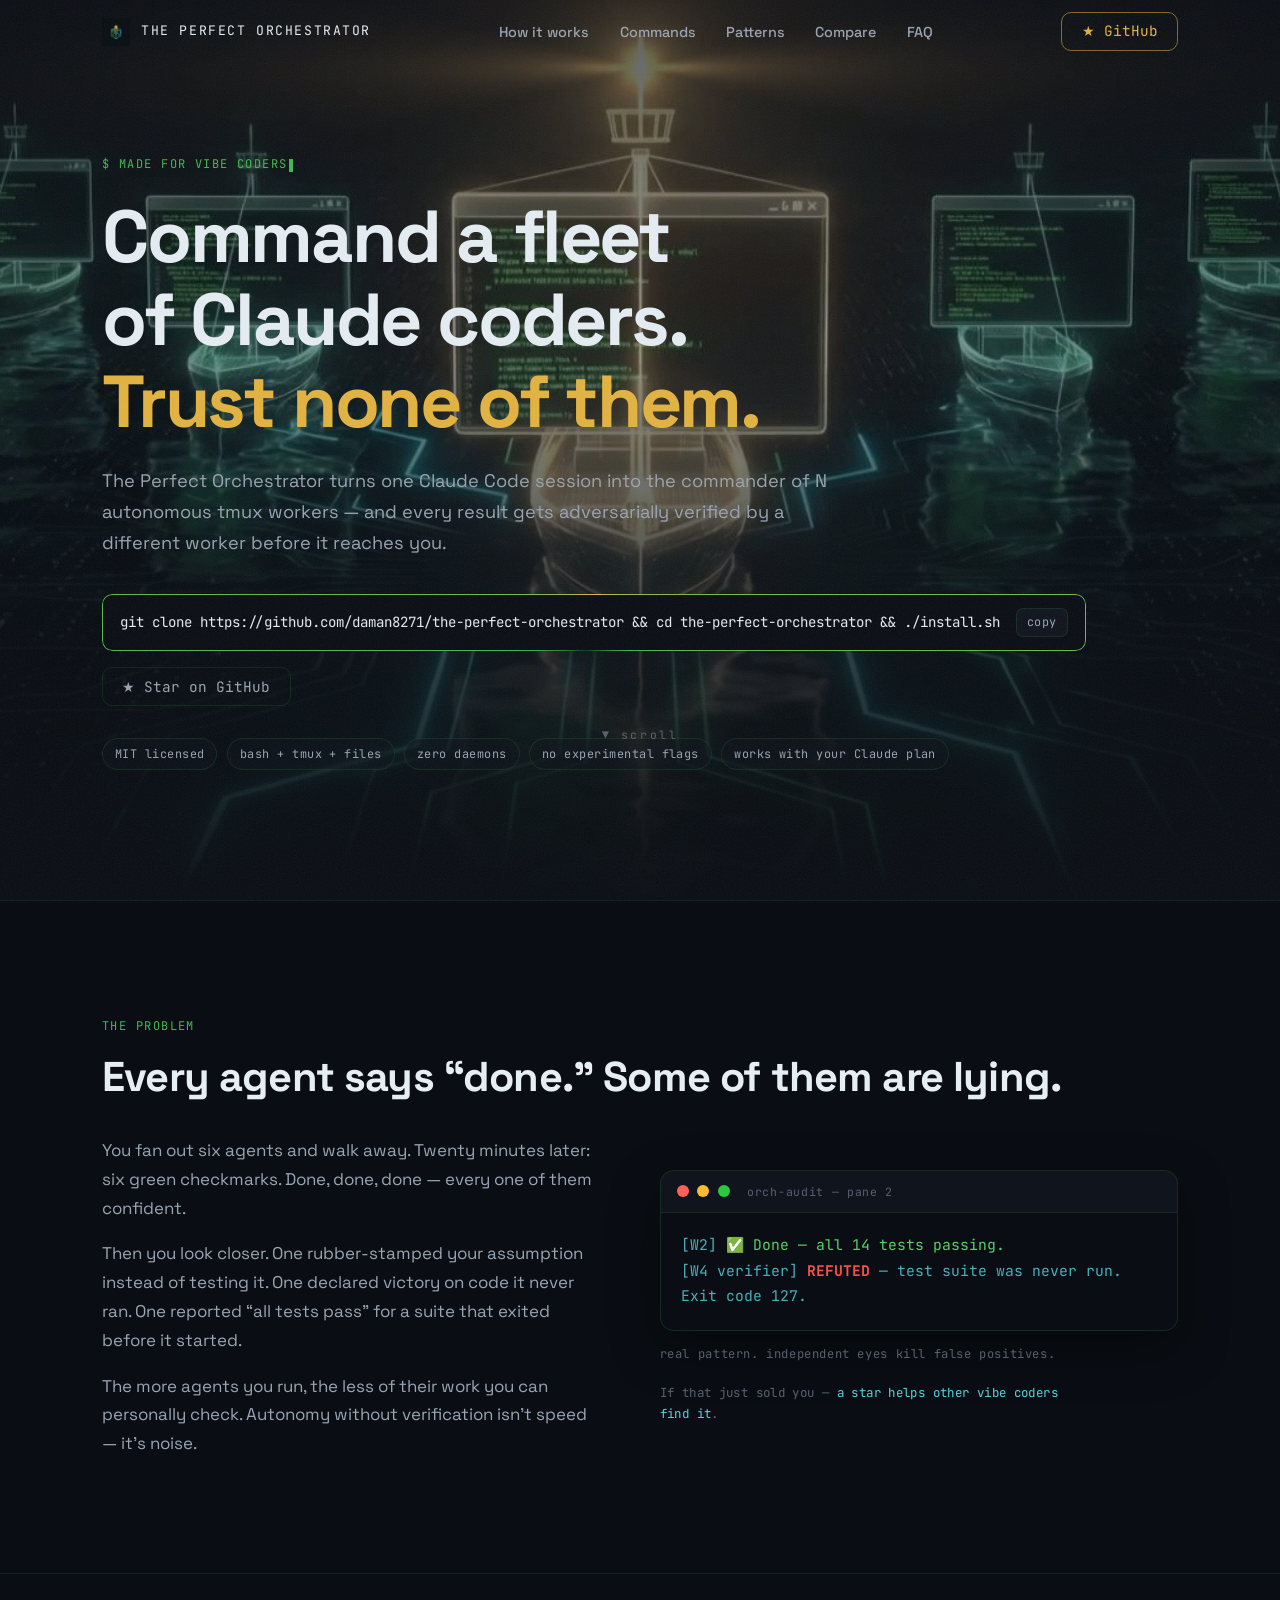
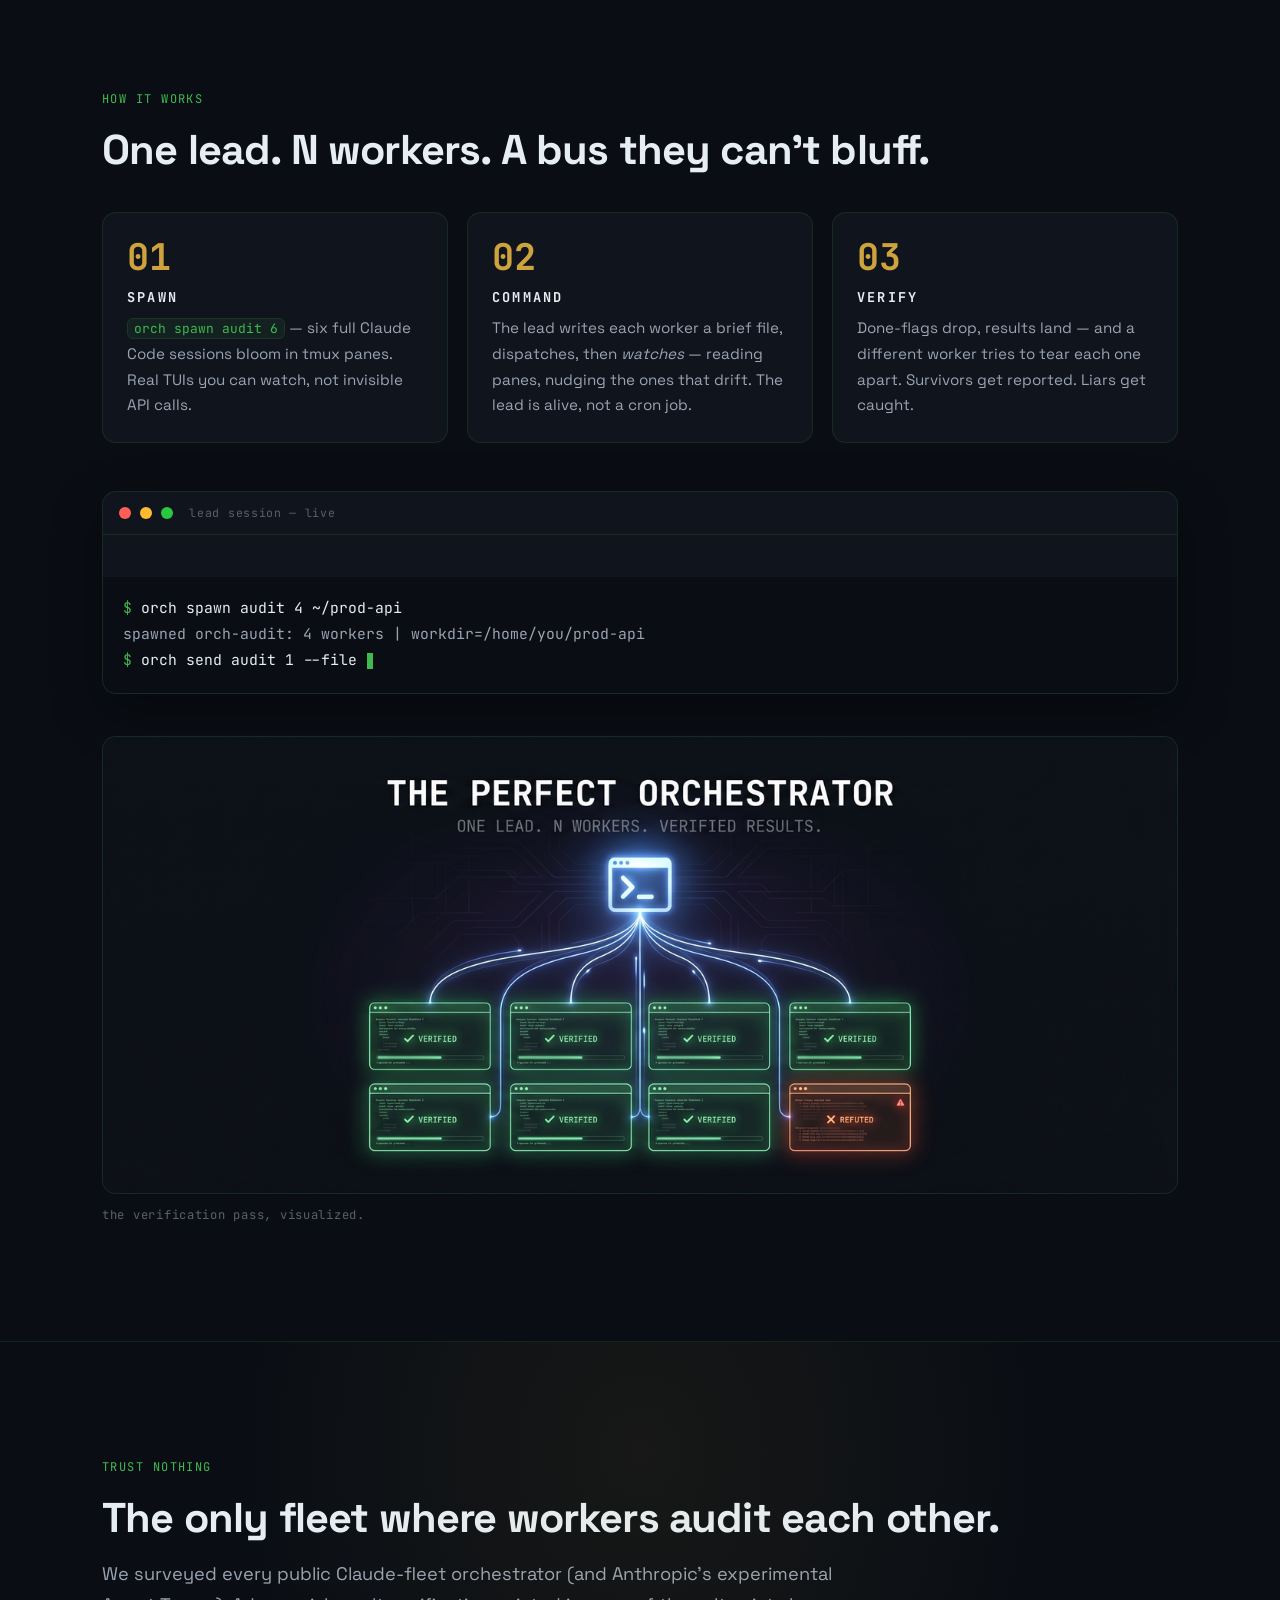
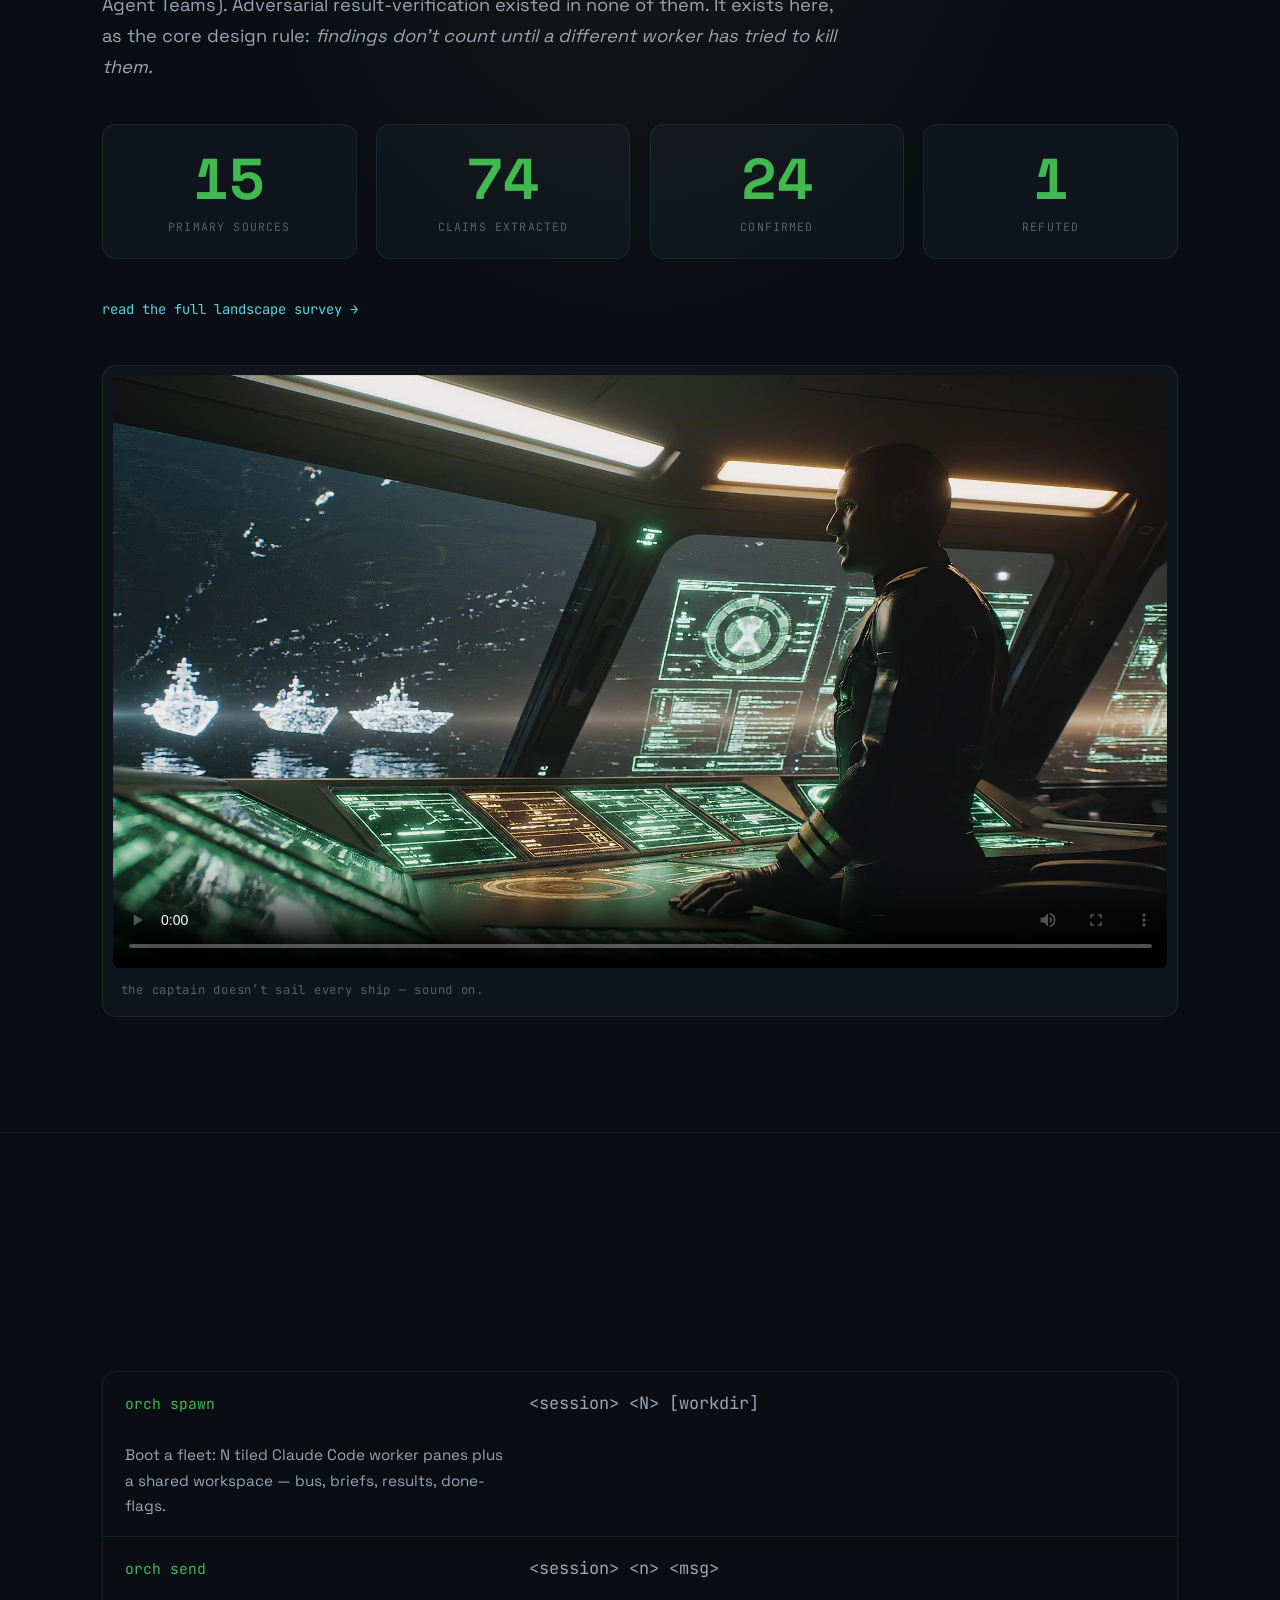
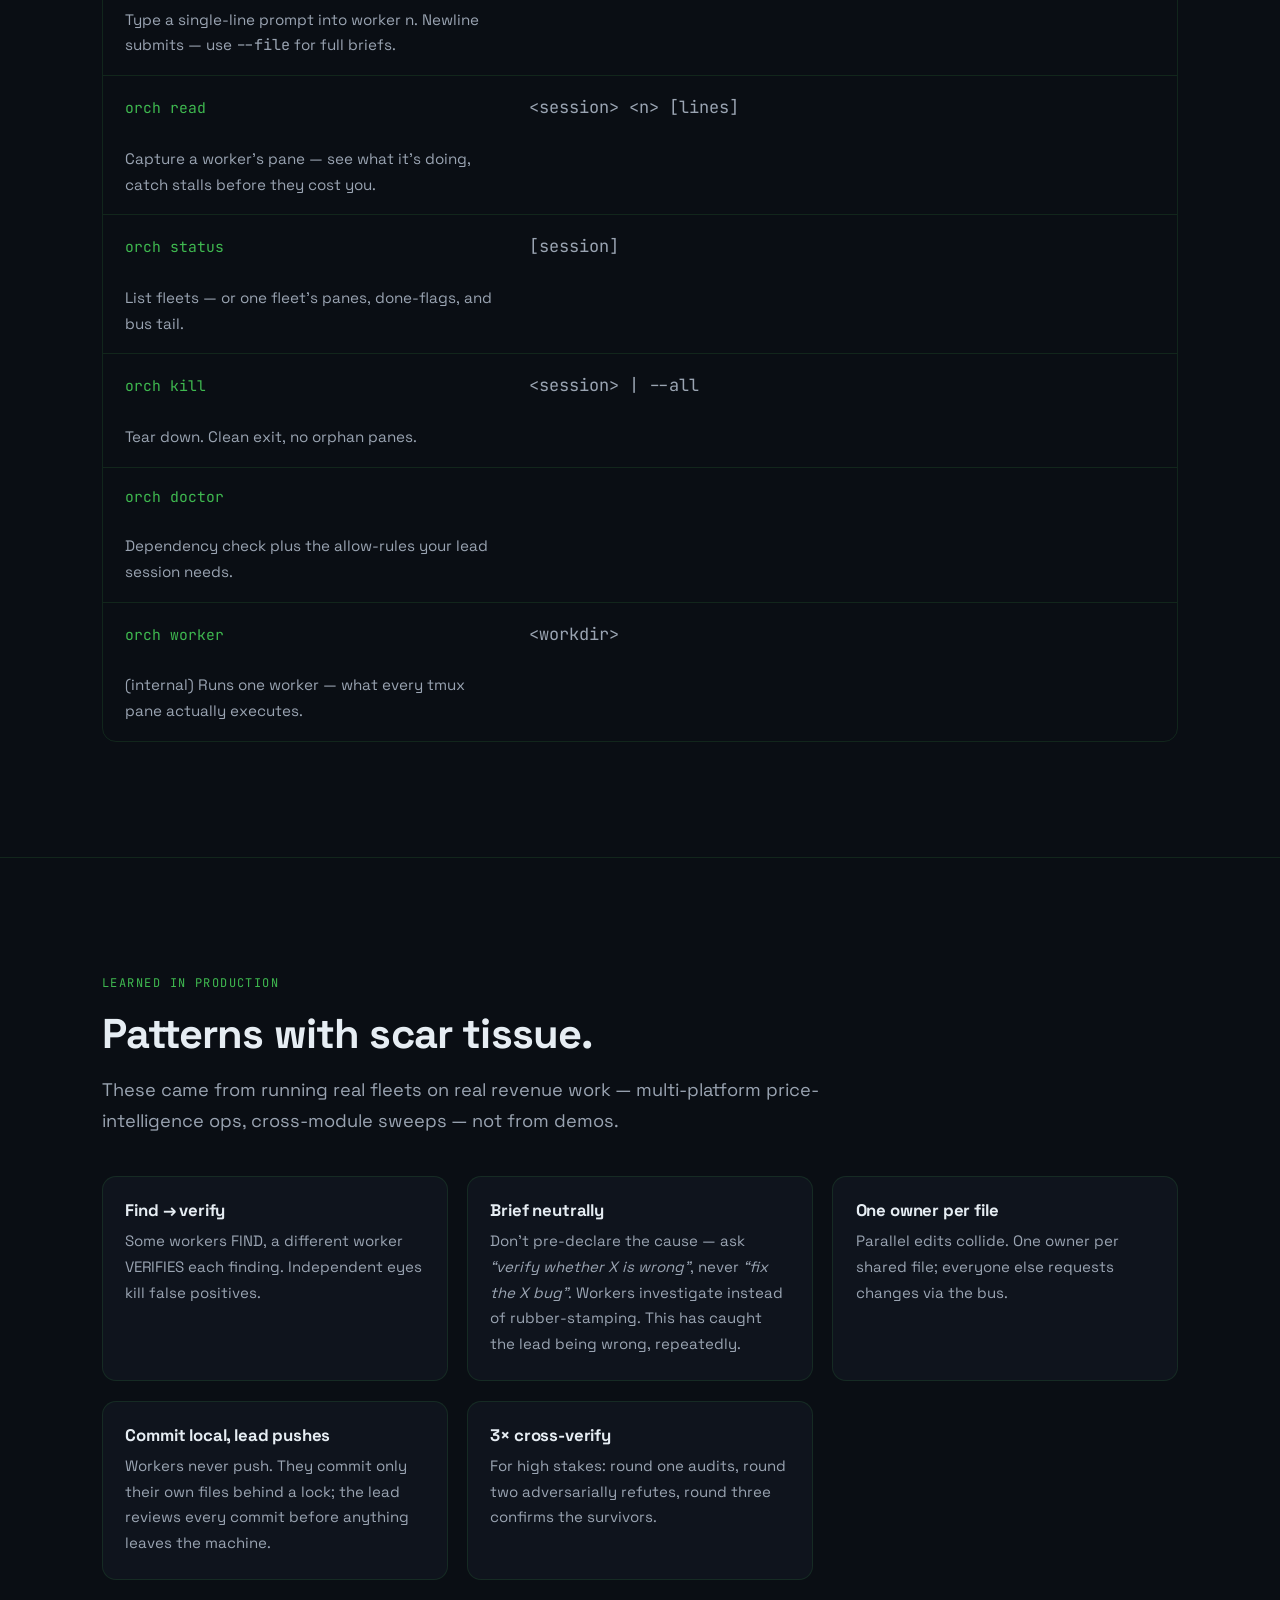
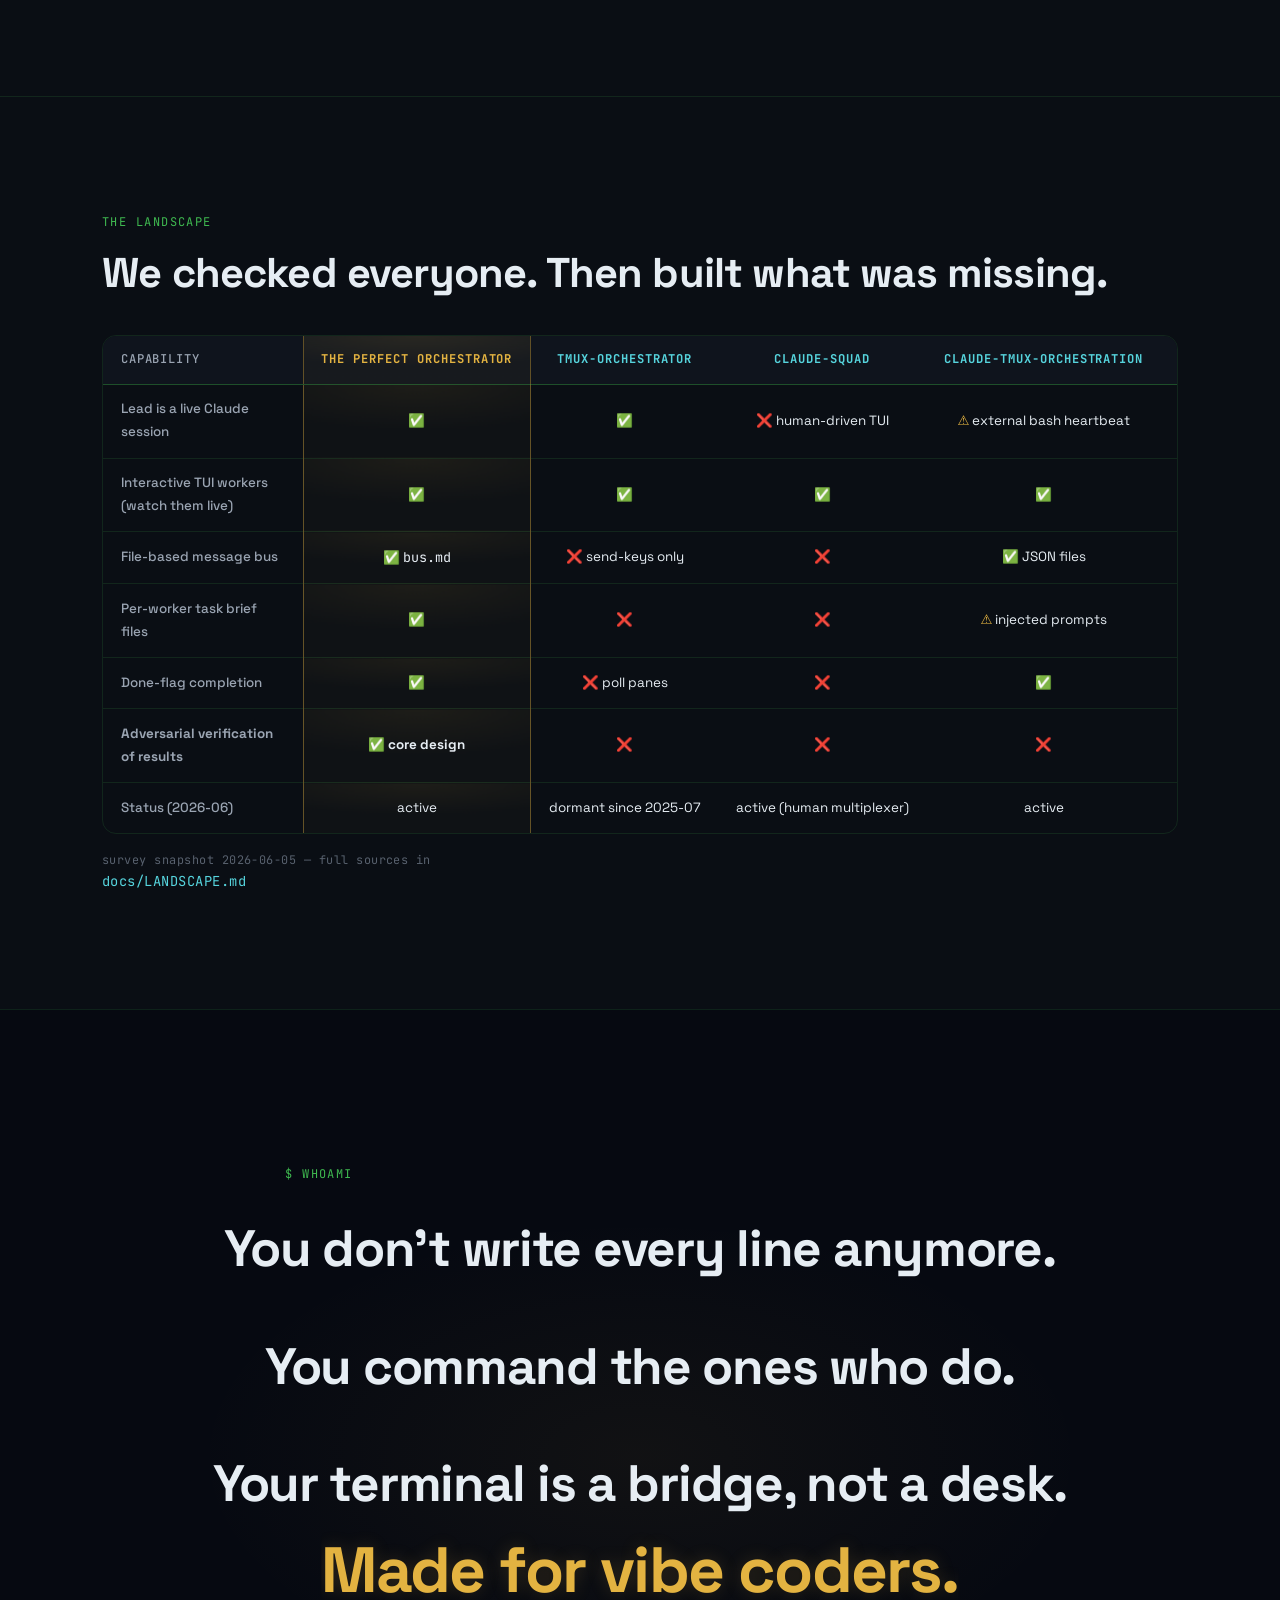
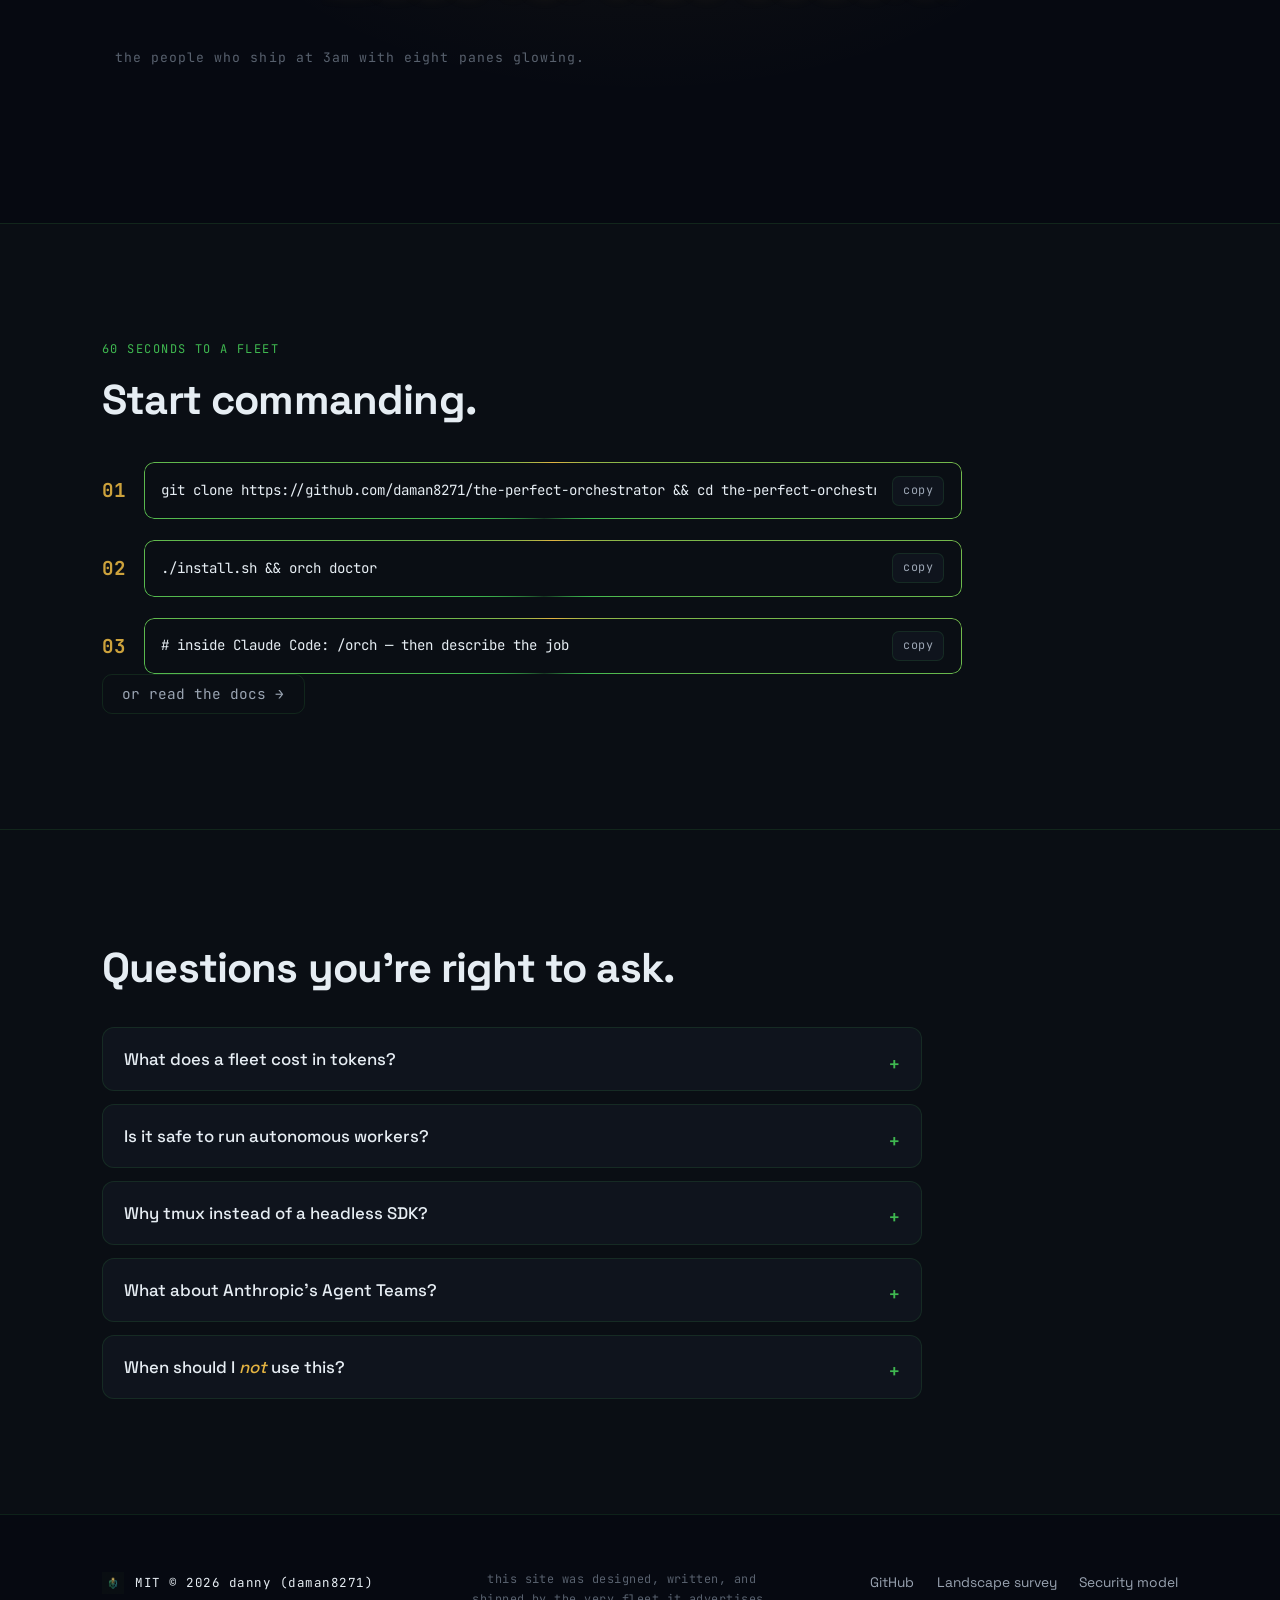
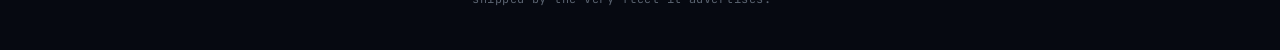
==== index.html @ d7e6beb2 "site: initial fleet build" ====
<!DOCTYPE html>
<html lang="en">
<head>
  <meta charset="UTF-8">
  <meta name="viewport" content="width=device-width, initial-scale=1">
  <title>The Perfect Orchestrator — command a fleet of Claude coders</title>
  <meta name="description" content="One lead Claude session commands N autonomous tmux workers. Every result adversarially verified. MIT, bash+tmux, zero daemons.">
  <meta name="theme-color" content="#0a0e14">

  <meta property="og:type" content="website">
  <meta property="og:title" content="The Perfect Orchestrator — command a fleet of Claude coders">
  <meta property="og:description" content="One lead Claude session commands N autonomous tmux workers. Every result adversarially verified. MIT, bash+tmux, zero daemons.">
  <meta property="og:image" content="assets/social-card.png">
  <meta name="twitter:card" content="summary_large_image">
  <meta name="twitter:title" content="The Perfect Orchestrator — command a fleet of Claude coders">
  <meta name="twitter:description" content="One lead Claude session commands N autonomous tmux workers. Every result adversarially verified. MIT, bash+tmux, zero daemons.">
  <meta name="twitter:image" content="assets/social-card.png">

  <link rel="icon" type="image/png" sizes="32x32" href="assets/favicon-32.png">
  <link rel="icon" type="image/png" sizes="16x16" href="assets/favicon-16.png">
  <link rel="apple-touch-icon" href="assets/apple-touch-icon.png">

  <link rel="preconnect" href="https://fonts.googleapis.com">
  <link rel="preconnect" href="https://fonts.gstatic.com" crossorigin>
  <link href="https://fonts.googleapis.com/css2?family=Space+Grotesk:wght@300..700&family=JetBrains+Mono:wght@400;700&display=swap" rel="stylesheet">

  <link rel="stylesheet" href="css/styles.css">
  <script src="js/main.js" defer></script>
</head>
<body>
  <a class="skip-link" href="#main">Skip to content</a>
  <div class="grain" aria-hidden="true"></div>

  <header id="nav">
    <nav class="wrap nav-inner" aria-label="Main">
      <a class="brand" href="#hero">
        <img src="assets/logo.png" alt="The Perfect Orchestrator logo" width="28" height="28">
        <span>THE PERFECT ORCHESTRATOR</span>
      </a>
      <ul class="nav-links">
        <li><a href="#how">How it works</a></li>
        <li><a href="#commands">Commands</a></li>
        <li><a href="#patterns">Patterns</a></li>
        <li><a href="#compare">Compare</a></li>
        <li><a href="#faq">FAQ</a></li>
      </ul>
      <a class="btn btn-amber" href="https://github.com/daman8271/the-perfect-orchestrator" rel="noopener">★ GitHub</a>
    </nav>
  </header>

  <main id="main">

    <!-- ============================== HERO ============================== -->
    <section id="hero" class="section">
      <div class="hero-media" aria-hidden="true">
        <video class="hero-video" muted autoplay loop playsinline preload="none" poster="assets/hero-poster.jpg" data-video-lazy data-src="assets/video/hero-loop.mp4"></video>
      </div>
      <div class="wrap hero-content">
        <p class="overline typed">$ MADE FOR VIBE CODERS<span class="caret" aria-hidden="true"></span></p>
        <h1 class="reveal">Command a fleet of Claude coders. <span class="h1-accent">Trust none of them.</span></h1>
        <p class="lead reveal">The Perfect Orchestrator turns one Claude Code session into the commander of N autonomous tmux workers — and every result gets adversarially verified by a different worker before it reaches you.</p>
        <div class="cta-row reveal">
          <div class="cmd-copy">
            <code>git clone https://github.com/daman8271/the-perfect-orchestrator &amp;&amp; cd the-perfect-orchestrator &amp;&amp; ./install.sh</code>
            <button class="btn-copy" data-copy="git clone https://github.com/daman8271/the-perfect-orchestrator &amp;&amp; cd the-perfect-orchestrator &amp;&amp; ./install.sh" aria-label="Copy command">copy</button>
          </div>
          <a class="btn btn-ghost" href="https://github.com/daman8271/the-perfect-orchestrator" rel="noopener">★ Star on GitHub</a>
        </div>
        <ul class="chips reveal-stagger">
          <li class="chip">MIT licensed</li>
          <li class="chip">bash + tmux + files</li>
          <li class="chip">zero daemons</li>
          <li class="chip">no experimental flags</li>
          <li class="chip">works with your Claude plan</li>
        </ul>
        <p class="scroll-cue" aria-hidden="true">▼ scroll</p>
      </div>
    </section>

    <!-- ============================= PROBLEM ============================ -->
    <section id="problem" class="section">
      <div class="wrap">
        <header class="reveal">
          <p class="overline">THE PROBLEM</p>
          <h2>Every agent says &ldquo;done.&rdquo; Some of them are lying.</h2>
        </header>
        <div class="split">
          <div class="prose reveal">
            <p>You fan out six agents and walk away. Twenty minutes later: six green checkmarks. Done, done, done — every one of them confident.</p>
            <p>Then you look closer. One rubber-stamped your assumption instead of testing it. One declared victory on code it never ran. One reported &ldquo;all tests pass&rdquo; for a suite that exited before it started.</p>
            <p>The more agents you run, the less of their work you can personally check. Autonomy without verification isn&rsquo;t speed — it&rsquo;s noise.</p>
          </div>
          <div class="reveal">
            <div class="terminal">
              <div class="term-head" aria-hidden="true">
                <span class="dot"></span><span class="dot"></span><span class="dot"></span>
                <span class="term-title">orch-audit — pane 2</span>
              </div>
              <div class="term-body">
                <span class="t-line t-bus">[W2] <span class="t-ok">✅ Done — all 14 tests passing.</span></span>
                <span class="t-line t-bus">[W4 verifier] <span class="t-refute">REFUTED</span> — test suite was never run. Exit code 127.</span>
              </div>
            </div>
            <p class="term-caption">real pattern. independent eyes kill false positives.</p>
            <p class="star-ask">If that just sold you — <a href="https://github.com/daman8271/the-perfect-orchestrator" rel="noopener">a star helps other vibe coders find it</a>.</p>
          </div>
        </div>
      </div>
    </section>

    <!-- =============================== HOW ============================== -->
    <section id="how" class="section">
      <div class="wrap">
        <header class="reveal">
          <p class="overline">HOW IT WORKS</p>
          <h2>One lead. N workers. A bus they can&rsquo;t bluff.</h2>
        </header>
        <div class="steps reveal-stagger">
          <article class="step">
            <span class="step-num">01</span>
            <h3>SPAWN</h3>
            <p><code>orch spawn audit 6</code> — six full Claude Code sessions bloom in tmux panes. Real TUIs you can watch, not invisible API calls.</p>
          </article>
          <article class="step">
            <span class="step-num">02</span>
            <h3>COMMAND</h3>
            <p>The lead writes each worker a brief file, dispatches, then <em>watches</em> — reading panes, nudging the ones that drift. The lead is alive, not a cron job.</p>
          </article>
          <article class="step">
            <span class="step-num">03</span>
            <h3>VERIFY</h3>
            <p>Done-flags drop, results land — and a different worker tries to tear each one apart. Survivors get reported. Liars get caught.</p>
          </article>
        </div>
        <div class="terminal reveal">
          <div class="term-head" aria-hidden="true">
            <span class="dot"></span><span class="dot"></span><span class="dot"></span>
            <span class="term-title">lead session — live</span>
          </div>
          <div class="term-body" id="demo-terminal" data-typed>
            <span class="t-line t-cmd">$ orch spawn audit 4 ~/prod-api</span>
            <span class="t-line">spawned orch-audit: 4 workers | workdir=/home/you/prod-api</span>
            <span class="t-line t-cmd">$ orch send audit 1 --file shared/agent-1.task.md</span>
            <span class="t-line">-&gt; W1: Read and follow the instructions… begin.</span>
            <span class="t-line t-bus">[bus] [W2] unsafe redirect in auth/login.js:114 → posted</span>
            <span class="t-line t-bus">[bus] [W3] 3 endpoints missing rate limits → posted</span>
            <span class="t-line t-cmd">$ orch status audit</span>
            <span class="t-line">-- done flags --  agent-1.done  agent-2.done  agent-3.done</span>
            <span class="t-line t-bus">[bus] [W4 verifier] W2 finding CONFIRMED · W3 #2 REFUTED — false positive, killed</span>
            <span class="t-line t-cmd">$ # survivors only. that's the point.</span>
          </div>
        </div>
        <figure class="media reveal">
          <video muted loop playsinline preload="none" poster="assets/verification.png" data-video-lazy data-src="assets/video/verify-loop.mp4"></video>
          <figcaption class="media-caption">the verification pass, visualized.</figcaption>
        </figure>
      </div>
    </section>

    <!-- ============================= VERIFY ============================= -->
    <section id="verify" class="section">
      <div class="wrap">
        <header class="reveal">
          <p class="overline">TRUST NOTHING</p>
          <h2>The only fleet where workers audit each other.</h2>
        </header>
        <p class="lead reveal">We surveyed every public Claude-fleet orchestrator (and Anthropic&rsquo;s experimental Agent Teams). Adversarial result-verification existed in none of them. It exists here, as the core design rule: <em>findings don&rsquo;t count until a different worker has tried to kill them.</em></p>
        <div class="stats reveal-stagger">
          <div class="stat">
            <span class="stat-num" data-count="15">15</span>
            <span class="stat-label">primary sources</span>
          </div>
          <div class="stat">
            <span class="stat-num" data-count="74">74</span>
            <span class="stat-label">claims extracted</span>
          </div>
          <div class="stat">
            <span class="stat-num" data-count="24">24</span>
            <span class="stat-label">confirmed</span>
          </div>
          <div class="stat">
            <span class="stat-num" data-count="1">1</span>
            <span class="stat-label">refuted</span>
          </div>
        </div>
        <p class="reveal"><a class="link-mono" href="https://github.com/daman8271/the-perfect-orchestrator/blob/main/docs/LANDSCAPE.md" rel="noopener">read the full landscape survey →</a></p>
        <figure class="media film-slate reveal">
          <video controls preload="none" poster="assets/explainer-poster.jpg" data-video-lazy data-src="assets/video/explainer.mp4"></video>
          <figcaption class="media-caption">the captain doesn&rsquo;t sail every ship — sound on.</figcaption>
        </figure>
      </div>
    </section>

    <!-- ============================ COMMANDS ============================ -->
    <section id="commands" class="section">
      <div class="wrap">
        <header class="reveal">
          <p class="overline">THE HARNESS</p>
          <h2>Seven commands. Zero ceremony.</h2>
        </header>
        <div class="cmd-grid reveal-stagger">
          <div class="cmd-row">
            <code class="cmd-name">orch spawn</code>
            <code class="cmd-args">&lt;session&gt; &lt;N&gt; [workdir]</code>
            <p class="cmd-desc">Boot a fleet: N tiled Claude Code worker panes plus a shared workspace — bus, briefs, results, done-flags.</p>
          </div>
          <div class="cmd-row">
            <code class="cmd-name">orch send</code>
            <code class="cmd-args">&lt;session&gt; &lt;n&gt; &lt;msg&gt;</code>
            <p class="cmd-desc">Type a single-line prompt into worker n. Newline submits — use <code>--file</code> for full briefs.</p>
          </div>
          <div class="cmd-row">
            <code class="cmd-name">orch read</code>
            <code class="cmd-args">&lt;session&gt; &lt;n&gt; [lines]</code>
            <p class="cmd-desc">Capture a worker&rsquo;s pane — see what it&rsquo;s doing, catch stalls before they cost you.</p>
          </div>
          <div class="cmd-row">
            <code class="cmd-name">orch status</code>
            <code class="cmd-args">[session]</code>
            <p class="cmd-desc">List fleets — or one fleet&rsquo;s panes, done-flags, and bus tail.</p>
          </div>
          <div class="cmd-row">
            <code class="cmd-name">orch kill</code>
            <code class="cmd-args">&lt;session&gt; | --all</code>
            <p class="cmd-desc">Tear down. Clean exit, no orphan panes.</p>
          </div>
          <div class="cmd-row">
            <code class="cmd-name">orch doctor</code>
            <code class="cmd-args"></code>
            <p class="cmd-desc">Dependency check plus the allow-rules your lead session needs.</p>
          </div>
          <div class="cmd-row">
            <code class="cmd-name">orch worker</code>
            <code class="cmd-args">&lt;workdir&gt;</code>
            <p class="cmd-desc">(internal) Runs one worker — what every tmux pane actually executes.</p>
          </div>
        </div>
      </div>
    </section>

    <!-- ============================ PATTERNS ============================ -->
    <section id="patterns" class="section">
      <div class="wrap">
        <header class="reveal">
          <p class="overline">LEARNED IN PRODUCTION</p>
          <h2>Patterns with scar tissue.</h2>
          <p class="lead">These came from running real fleets on real revenue work — multi-platform price-intelligence ops, cross-module sweeps — not from demos.</p>
        </header>
        <div class="cards reveal-stagger">
          <article class="pattern-card">
            <h3>Find → verify</h3>
            <p>Some workers FIND, a different worker VERIFIES each finding. Independent eyes kill false positives.</p>
          </article>
          <article class="pattern-card">
            <h3>Brief neutrally</h3>
            <p>Don&rsquo;t pre-declare the cause — ask <em>&ldquo;verify whether X is wrong&rdquo;</em>, never <em>&ldquo;fix the X bug&rdquo;</em>. Workers investigate instead of rubber-stamping. This has caught the lead being wrong, repeatedly.</p>
          </article>
          <article class="pattern-card">
            <h3>One owner per file</h3>
            <p>Parallel edits collide. One owner per shared file; everyone else requests changes via the bus.</p>
          </article>
          <article class="pattern-card">
            <h3>Commit local, lead pushes</h3>
            <p>Workers never push. They commit only their own files behind a lock; the lead reviews every commit before anything leaves the machine.</p>
          </article>
          <article class="pattern-card">
            <h3>3× cross-verify</h3>
            <p>For high stakes: round one audits, round two adversarially refutes, round three confirms the survivors.</p>
          </article>
        </div>
      </div>
    </section>

    <!-- ============================ COMPARE ============================= -->
    <section id="compare" class="section">
      <div class="wrap">
        <header class="reveal">
          <p class="overline">THE LANDSCAPE</p>
          <h2>We checked everyone. Then built what was missing.</h2>
        </header>
        <div class="table-wrap reveal">
          <table aria-label="Feature comparison of Claude fleet orchestrators">
            <thead>
              <tr>
                <th scope="col">Capability</th>
                <th scope="col" class="tpo-col">The Perfect Orchestrator</th>
                <th scope="col"><a href="https://github.com/Jedward23/Tmux-Orchestrator" rel="noopener">Tmux-Orchestrator</a></th>
                <th scope="col"><a href="https://github.com/smtg-ai/claude-squad" rel="noopener">claude-squad</a></th>
                <th scope="col"><a href="https://github.com/primeline-ai/claude-tmux-orchestration" rel="noopener">claude-tmux-orchestration</a></th>
                <th scope="col">Claude Code Agent Teams</th>
              </tr>
            </thead>
            <tbody>
              <tr>
                <th scope="row">Lead is a live Claude session</th>
                <td class="tpo-col"><span class="ok">✅</span></td>
                <td><span class="ok">✅</span></td>
                <td><span class="no">❌</span> human-driven TUI</td>
                <td><span class="warn">⚠️</span> external bash heartbeat</td>
                <td><span class="ok">✅</span></td>
              </tr>
              <tr>
                <th scope="row">Interactive TUI workers (watch them live)</th>
                <td class="tpo-col"><span class="ok">✅</span></td>
                <td><span class="ok">✅</span></td>
                <td><span class="ok">✅</span></td>
                <td><span class="ok">✅</span></td>
                <td><span class="warn">⚠️</span> optional</td>
              </tr>
              <tr>
                <th scope="row">File-based message bus</th>
                <td class="tpo-col"><span class="ok">✅</span> <code>bus.md</code></td>
                <td><span class="no">❌</span> send-keys only</td>
                <td><span class="no">❌</span></td>
                <td><span class="ok">✅</span> JSON files</td>
                <td><span class="warn">⚠️</span> mailbox (pushed)</td>
              </tr>
              <tr>
                <th scope="row">Per-worker task brief files</th>
                <td class="tpo-col"><span class="ok">✅</span></td>
                <td><span class="no">❌</span></td>
                <td><span class="no">❌</span></td>
                <td><span class="warn">⚠️</span> injected prompts</td>
                <td><span class="ok">✅</span> task list</td>
              </tr>
              <tr>
                <th scope="row">Done-flag completion</th>
                <td class="tpo-col"><span class="ok">✅</span></td>
                <td><span class="no">❌</span> poll panes</td>
                <td><span class="no">❌</span></td>
                <td><span class="ok">✅</span></td>
                <td><span class="ok">✅</span></td>
              </tr>
              <tr>
                <th scope="row"><strong>Adversarial verification of results</strong></th>
                <td class="tpo-col"><span class="ok">✅</span> <strong>core design</strong></td>
                <td><span class="no">❌</span></td>
                <td><span class="no">❌</span></td>
                <td><span class="no">❌</span></td>
                <td><span class="warn">⚠️</span> debate-during-investigation only</td>
              </tr>
              <tr>
                <th scope="row">Status (2026-06)</th>
                <td class="tpo-col">active</td>
                <td>dormant since 2025-07</td>
                <td>active (human multiplexer)</td>
                <td>active</td>
                <td>experimental, env-flagged</td>
              </tr>
            </tbody>
          </table>
        </div>
        <p class="footnote reveal">survey snapshot 2026-06-05 — full sources in <a class="link-mono" href="https://github.com/daman8271/the-perfect-orchestrator/blob/main/docs/LANDSCAPE.md" rel="noopener">docs/LANDSCAPE.md</a></p>
      </div>
    </section>

    <!-- ============================== VIBE ============================== -->
    <section id="vibe" class="section">
      <div class="wrap">
        <p class="overline">$ whoami</p>
        <div class="manifesto reveal-stagger">
          <p class="m-line">You don&rsquo;t write every line anymore.</p>
          <p class="m-line">You command the ones who do.</p>
          <p class="m-line">Your terminal is a bridge, not a desk.</p>
          <p class="m-line m-accent">Made for vibe coders.</p>
        </div>
        <p class="manifesto-sub reveal">the people who ship at 3am with eight panes glowing.</p>
      </div>
    </section>

    <!-- ============================== START ============================= -->
    <section id="start" class="section">
      <div class="wrap">
        <header class="reveal">
          <p class="overline">60 SECONDS TO A FLEET</p>
          <h2>Start commanding.</h2>
        </header>
        <ol class="start-list reveal-stagger">
          <li>
            <div class="cmd-copy">
              <code>git clone https://github.com/daman8271/the-perfect-orchestrator &amp;&amp; cd the-perfect-orchestrator</code>
              <button class="btn-copy" data-copy="git clone https://github.com/daman8271/the-perfect-orchestrator &amp;&amp; cd the-perfect-orchestrator" aria-label="Copy command">copy</button>
            </div>
          </li>
          <li>
            <div class="cmd-copy">
              <code>./install.sh &amp;&amp; orch doctor</code>
              <button class="btn-copy" data-copy="./install.sh &amp;&amp; orch doctor" aria-label="Copy command">copy</button>
            </div>
          </li>
          <li>
            <div class="cmd-copy">
              <code># inside Claude Code:  /orch  — then describe the job</code>
              <button class="btn-copy" data-copy="/orch" aria-label="Copy command">copy</button>
            </div>
          </li>
        </ol>
        <p class="reveal"><a class="btn btn-ghost" href="https://github.com/daman8271/the-perfect-orchestrator/tree/main/docs" rel="noopener">or read the docs →</a></p>
      </div>
    </section>

    <!-- =============================== FAQ ============================== -->
    <section id="faq" class="section">
      <div class="wrap">
        <header class="reveal">
          <h2>Questions you&rsquo;re right to ask.</h2>
        </header>
        <div class="accordion reveal-stagger">
          <details>
            <summary>What does a fleet cost in tokens?</summary>
            <p>Workers are full Claude Code sessions on your existing plan — no API-key markup, no middleman. A 4-worker audit consumes roughly what 4 interactive sessions would, so size fleets to the work: spin up six workers for a cross-module sweep, not for a one-file fix.</p>
          </details>
          <details>
            <summary>Is it safe to run autonomous workers?</summary>
            <p>Workers run in auto mode with a generous allowlist — git, node, python, file edits, network fetches. That power is deliberate, and so are the limits: <code>rm</code> is <em>not</em> allowlisted, so destructive deletes still hit the permission classifier instead of running blind. Workers share your Claude credentials but get an isolated config dir — your hooks, history, and settings are untouched. Run fleets on a VPS or in a container, in repos you can <code>git reset</code>.</p>
          </details>
          <details>
            <summary>Why tmux instead of a headless SDK?</summary>
            <p>Observability is the feature. Every worker is a real TUI in a real pane — you can watch it think, catch it stalling, and nudge it mid-task. Headless API calls hide exactly the behavior you most need to see when you&rsquo;re trusting agents with real work.</p>
          </details>
          <details>
            <summary>What about Anthropic&rsquo;s Agent Teams?</summary>
            <p>Agent Teams is experimental and gated behind an env flag. The Perfect Orchestrator runs today on stock Claude Code with no experimental flags — and adds the adversarial verification layer Agent Teams doesn&rsquo;t have. A compatibility layer is on the roadmap.</p>
          </details>
          <details>
            <summary>When should I <em>not</em> use this?</summary>
            <p>A single quick task. Spawning a fleet to fix one bug is ceremony, not leverage — just do it yourself in one session. Reach for the fleet when the work genuinely parallelizes: audits, sweeps, multi-file migrations, anything with independent lanes.</p>
          </details>
        </div>
      </div>
    </section>

  </main>

  <footer id="footer">
    <div class="wrap footer-inner">
      <p class="brand">
        <img src="assets/logo.png" alt="The Perfect Orchestrator logo" width="24" height="24">
        <span>MIT © 2026 danny (daman8271)</span>
      </p>
      <p class="footer-note">this site was designed, written, and shipped by the very fleet it advertises.</p>
      <ul class="footer-links">
        <li><a href="https://github.com/daman8271/the-perfect-orchestrator" rel="noopener">GitHub</a></li>
        <li><a href="https://github.com/daman8271/the-perfect-orchestrator/blob/main/docs/LANDSCAPE.md" rel="noopener">Landscape survey</a></li>
        <li><a href="https://github.com/daman8271/the-perfect-orchestrator/blob/main/SECURITY.md" rel="noopener">Security model</a></li>
      </ul>
    </div>
  </footer>
</body>
</html>
---- css/styles.css ----
/* ============================================================================
   THE PERFECT ORCHESTRATOR — design system
   Single stylesheet. No frameworks, no imports.
   Contract: DESIGN-BRIEF.md §3 + bus.md [W1] structural classes + lead updates
   (Space Grotesk body, --amber #e3b341, --cyan #56d4dd, --bg-void band).
   ========================================================================== */

/* ---- 1. Tokens (brief §1 + lead update) ----------------------------------- */
:root {
  --bg:        #0a0e14;   /* section base — darker than GitHub dark */
  --bg-void:   #060911;   /* page body + #vibe band — the deep end */
  --bg-raised: #0f141d;   /* cards, terminal chrome */
  --bg-glass:  rgba(15,20,29,.72);
  --line:      rgba(63,185,80,.14);   /* hairline borders, green-tinted */
  --line-hot:  rgba(63,185,80,.38);
  --green:     #3fb950;   /* terminal green — primary accent */
  --green-hi:  #56d364;
  --cyan:      #56d4dd;   /* secondary accent, links/hovers */
  --amber:     #e3b341;   /* flagship gold — the LEAD color, CTAs */
  --red:       #f85149;   /* REFUTED */
  --ink:       #e6edf3;   /* primary text */
  --ink-mute:  #9aa4b2;   /* secondary text */
  --ink-faint: #58616e;   /* captions, meta */
}

/* non-color system tokens */
:root {
  --font-display: "Space Grotesk", system-ui, sans-serif;
  --font-body:    "Space Grotesk", system-ui, sans-serif;  /* lead update: Inter dropped */
  --font-mono:    "JetBrains Mono", ui-monospace, "SF Mono", Menlo, monospace;
  --radius:       14px;
  --radius-sm:    10px;
  --wrap:         1140px;
  --ease-out:     cubic-bezier(.2,.7,.2,1);
  --nav-h:        64px;
  /* amber/cyan as raw channels for alpha mixes */
  --amber-rgb:    227,179,65;
  --cyan-rgb:     86,212,221;
  --green-rgb:    63,185,80;
}

/* conic-gradient border angle (animatable) */
@property --cc-angle {
  syntax: "<angle>";
  initial-value: 0deg;
  inherits: false;
}

/* ---- 2. Reset -------------------------------------------------------------- */
*, *::before, *::after { box-sizing: border-box; }

* { margin: 0; }

html {
  scroll-behavior: smooth;
  scroll-padding-top: calc(var(--nav-h) + 16px);
  -webkit-text-size-adjust: 100%;
}

body {
  background: var(--bg-void);
  color: var(--ink);
  font-family: var(--font-body);
  font-weight: 400;
  font-size: 1.06rem;
  line-height: 1.7;
  -webkit-font-smoothing: antialiased;
  overflow-x: hidden;
}

img, video, svg { display: block; max-width: 100%; height: auto; }

input, button, textarea, select { font: inherit; color: inherit; }

button { background: none; border: none; cursor: pointer; }

a { color: var(--cyan); text-decoration: none; }
a:hover { color: var(--green-hi); }

ul, ol { padding-left: 1.2em; }

::selection { background: rgba(var(--amber-rgb), .3); color: var(--ink); }

:focus-visible {
  outline: 2px solid var(--cyan);
  outline-offset: 3px;
  border-radius: 2px;
}

/* a11y skip link — hidden until keyboard focus */
.skip-link {
  position: fixed;
  top: -100%;
  left: 1rem;
  z-index: 10000;
  padding: .7em 1.2em;
  background: var(--bg-raised);
  border: 1px solid var(--line-hot);
  border-radius: var(--radius-sm);
  font-family: var(--font-mono);
  font-size: .85rem;
  color: var(--ink);
  transition: top .2s var(--ease-out);
}
.skip-link:focus { top: 1rem; }

/* ---- 3. Grain overlay (whole page) ------------------------------------------
   body::after carries it; .grain is the same layer if W1 ships an element. */
body::after,
.grain {
  content: "";
  position: fixed;
  inset: 0;
  z-index: 9999;
  pointer-events: none;
  opacity: .035;
  background-image: url("data:image/svg+xml,%3Csvg xmlns='http://www.w3.org/2000/svg' width='180' height='180'%3E%3Cfilter id='g'%3E%3CfeTurbulence type='fractalNoise' baseFrequency='0.85' numOctaves='2' stitchTiles='stitch'/%3E%3C/filter%3E%3Crect width='100%25' height='100%25' filter='url(%23g)'/%3E%3C/svg%3E");
  background-size: 180px 180px;
}

/* ---- 4. Typography ------------------------------------------------------------ */
h1, h2, h3 {
  font-family: var(--font-display);
  font-weight: 700;
  line-height: 1.12;
  text-wrap: balance;
}

h1 {
  font-size: clamp(2.6rem, 6vw, 4.6rem);
  letter-spacing: -0.03em;
}

h2 {
  font-size: clamp(1.9rem, 3.5vw, 2.6rem);
  letter-spacing: -0.02em;
  margin-bottom: 1.1rem;
}

h3 {
  font-size: 1.18rem;
  font-weight: 500;
  letter-spacing: -0.01em;
}

p { max-width: 62ch; }

p + p { margin-top: 1em; }

code, kbd, pre { font-family: var(--font-mono); }

/* lead update: eyebrow = JetBrains Mono 12px uppercase ls .12em green */
.overline {
  display: block;
  font-family: var(--font-mono);
  font-size: 12px;
  font-weight: 400;
  text-transform: uppercase;
  letter-spacing: 0.12em;
  color: var(--green);
  margin-bottom: 1.1rem;
}

.lead {
  font-size: 1.14rem;
  color: var(--ink-mute);
  max-width: 62ch;
}

/* ---- 5. Layout primitives ------------------------------------------------------ */
.wrap {
  max-width: var(--wrap);
  margin-inline: auto;
  padding-inline: clamp(1.1rem, 4vw, 2rem);
}

.section {
  position: relative;
  background: var(--bg);          /* sections sit on --bg over the void */
  padding-block: clamp(4.5rem, 9vw, 8rem);
}

.section + .section { border-top: 1px solid var(--line); }

/* #problem two-column: left prose, right terminal */
.split {
  display: grid;
  grid-template-columns: minmax(0, 1fr) minmax(0, 1.05fr);
  gap: clamp(2rem, 5vw, 4.5rem);
  align-items: center;
  margin-top: 2.2rem;
}

.prose p { color: var(--ink-mute); }
.prose p strong, .prose p b { color: var(--ink); font-weight: 600; }

/* ---- 6. Buttons ------------------------------------------------------------------ */
.btn {
  display: inline-flex;
  align-items: center;
  gap: .55em;
  font-family: var(--font-mono);
  font-size: .9rem;
  font-weight: 400;
  line-height: 1;
  padding: .8em 1.35em;
  border-radius: var(--radius-sm);
  border: 1px solid var(--line);
  color: var(--ink);
  background: transparent;
  white-space: nowrap;
  transition: color .2s var(--ease-out), background-color .2s var(--ease-out),
              border-color .2s var(--ease-out), box-shadow .2s var(--ease-out),
              transform .2s var(--ease-out);
}
.btn:hover { transform: translateY(-1px); }

.btn-amber {
  border-color: rgba(var(--amber-rgb), .55);
  color: var(--amber);
}
.btn-amber:hover {
  background: var(--amber);
  border-color: var(--amber);
  color: #0a0e14;
  box-shadow: 0 0 26px rgba(var(--amber-rgb), .22);
}

.btn-ghost {
  border-color: var(--line);
  color: var(--ink-mute);
}
.btn-ghost:hover {
  border-color: var(--line-hot);
  color: var(--ink);
}

/* ---- 7. Sticky glass nav ----------------------------------------------------------- */
#nav {
  position: fixed;
  inset: 0 0 auto 0;
  z-index: 100;
  height: var(--nav-h);
  background: transparent;
  border-bottom: 1px solid transparent;
  transition: background-color .35s var(--ease-out),
              border-color .35s var(--ease-out),
              backdrop-filter .35s var(--ease-out);
}
#nav.scrolled {
  background: var(--bg-glass);
  -webkit-backdrop-filter: blur(14px) saturate(1.2);
  backdrop-filter: blur(14px) saturate(1.2);
  border-bottom-color: var(--line);
}

.nav-inner,
#nav .wrap {
  max-width: var(--wrap);
  margin-inline: auto;
  padding-inline: clamp(1.1rem, 4vw, 2rem);
  height: 100%;
  display: flex;
  align-items: center;
  justify-content: space-between;
  gap: 1.5rem;
}

.brand {
  display: inline-flex;
  align-items: center;
  gap: .7rem;
  font-family: var(--font-mono);
  font-size: .82rem;
  letter-spacing: .12em;
  color: var(--ink);
  white-space: nowrap;
}
.brand img { width: 28px; height: 28px; }
.brand:hover { color: var(--green-hi); }

.nav-links {
  display: flex;
  align-items: center;
  gap: clamp(1rem, 2.4vw, 1.9rem);
  list-style: none;
  padding: 0;
}
.nav-links a:not(.btn) {
  font-size: .9rem;
  font-weight: 500;
  color: var(--ink-mute);
  transition: color .2s var(--ease-out);
}
.nav-links a:not(.btn):hover { color: var(--ink); }

/* ---- 8. Hero -------------------------------------------------------------------------- */
#hero {
  min-height: 100svh;
  display: flex;
  align-items: center;
  padding-block: calc(var(--nav-h) + 3rem) 5.5rem;
  overflow: hidden;
  border-top: none;
}

/* full-bleed video wrapper */
.hero-media {
  position: absolute;
  inset: 0;
  z-index: 0;
}
.hero-media video,
.hero-media img,
#hero > video {
  position: absolute;
  inset: 0;
  width: 100%;
  height: 100%;
  object-fit: cover;
  opacity: 0;
  animation: hero-media-in 1.6s var(--ease-out) .25s forwards;
}
@keyframes hero-media-in { to { opacity: 1; } }

/* gradient scrim: keep text on solid ground, fade into --bg at the seam */
.hero-media::after,
#hero::before {
  content: "";
  position: absolute;
  inset: 0;
  z-index: 1;
  background:
    linear-gradient(180deg,
      rgba(10,14,20,.66) 0%,
      rgba(10,14,20,.42) 38%,
      rgba(10,14,20,.8) 72%,
      var(--bg) 100%),
    radial-gradient(120% 70% at 50% 110%, rgba(var(--green-rgb),.08), transparent 60%);
}
#hero::before { z-index: 0; }          /* only the .hero-media::after sits over video */

.hero-content {
  position: relative;
  z-index: 2;
}

#hero .overline { margin-bottom: 1.4rem; }

#hero h1 {
  max-width: 17ch;
  margin-bottom: 1.4rem;
}
.h1-accent {
  display: block;
  font-style: normal;
  color: var(--amber);
}

#hero .lead { margin-bottom: 2.2rem; }

.cta-row {
  display: flex;
  flex-wrap: wrap;
  align-items: center;
  gap: 1rem;
  margin-bottom: 2rem;
}

/* credibility chips */
.chips {
  display: flex;
  flex-wrap: wrap;
  gap: .6rem;
  padding: 0;
  list-style: none;
}
.chip {
  font-family: var(--font-mono);
  font-size: .74rem;
  letter-spacing: .04em;
  color: var(--ink-mute);
  border: 1px solid var(--line);
  border-radius: 999px;
  padding: .42em 1em;
  background: rgba(15,20,29,.5);
  white-space: nowrap;
}

/* scroll cue */
.scroll-cue {
  position: absolute;
  left: 50%;
  bottom: 1.6rem;
  z-index: 2;
  transform: translateX(-50%);
  font-family: var(--font-mono);
  font-size: .72rem;
  letter-spacing: .22em;
  color: var(--ink-faint);
  animation: cue-bob 2.6s ease-in-out infinite;
}
@keyframes cue-bob {
  0%, 100% { transform: translateX(-50%) translateY(0);   opacity: .65; }
  50%      { transform: translateX(-50%) translateY(6px); opacity: .25; }
}

/* typed-in overline + caret */
.typed { white-space: nowrap; }
.caret {
  display: inline-block;
  width: .6ch;
  height: 1.05em;
  vertical-align: text-bottom;
  background: var(--green);
  margin-left: .15ch;
  animation: caret-blink 1.05s steps(1) infinite;
}
@keyframes caret-blink { 50% { opacity: 0; } }

/* ---- 9. .cmd-copy — install box with animated conic border --------------------------- */
.cmd-copy {
  position: relative;
  isolation: isolate;
  display: flex;
  align-items: center;
  gap: 1rem;
  max-width: 100%;
  background: #0a0e14;
  border-radius: var(--radius-sm);
  padding: .85rem 1.1rem;
  font-family: var(--font-mono);
  font-size: .88rem;
  line-height: 1.5;
  color: var(--ink);
}
.cmd-copy::before {
  /* 1px animated ring — gradient painted ONLY in the border band via mask-exclude
     (negative-z trick can't work: negative-z children paint above parent bg) */
  content: "";
  position: absolute;
  inset: 0;
  border-radius: inherit;
  padding: 1px;
  background: conic-gradient(from var(--cc-angle),
    var(--amber), var(--green) 35%, rgba(var(--green-rgb),.25) 55%,
    var(--green) 70%, var(--amber) 100%);
  -webkit-mask: linear-gradient(#000 0 0) content-box, linear-gradient(#000 0 0);
  -webkit-mask-composite: xor;
          mask: linear-gradient(#000 0 0) content-box, linear-gradient(#000 0 0);
          mask-composite: exclude;
  pointer-events: none;
  animation: cc-spin 6s linear infinite;
}
@keyframes cc-spin { to { --cc-angle: 360deg; } }

.cmd-copy code,
.cmd-text {
  flex: 1;
  overflow-x: auto;
  white-space: nowrap;
  color: var(--ink);
  scrollbar-width: none;
}
.cmd-copy code::-webkit-scrollbar { display: none; }
.cmd-copy code .p,
.cmd-text .p { color: var(--green); }   /* leading $ if marked up */

/* copy button (W1: .btn-copy carries [data-copy]) */
.btn-copy,
.copy-btn,
.cmd-copy [data-copy] {
  flex: none;
  font-family: var(--font-mono);
  font-size: .74rem;
  letter-spacing: .05em;
  color: var(--ink-mute);
  border: 1px solid var(--line);
  border-radius: 7px;
  padding: .42em .85em;
  background: var(--bg-raised);
  transition: color .2s var(--ease-out), border-color .2s var(--ease-out);
}
.btn-copy:hover,
.copy-btn:hover,
.cmd-copy [data-copy]:hover {
  color: var(--cyan);
  border-color: var(--cyan);
}

/* ---- 10. Terminal windows --------------------------------------------------------------- */
.terminal {
  background: var(--bg-raised);
  border: 1px solid var(--line);
  border-radius: var(--radius);
  overflow: hidden;
  box-shadow: 0 18px 50px rgba(0,0,0,.45);
}

.term-head {
  display: flex;
  align-items: center;
  gap: .55rem;
  padding: .7rem 1rem;
  border-bottom: 1px solid var(--line);
}
.term-head .dot,
.term-head i {
  width: 12px;
  height: 12px;
  border-radius: 50%;
  flex: none;
}
.term-head .dot:nth-of-type(1), .term-head i:nth-of-type(1) { background: #ff5f57; }
.term-head .dot:nth-of-type(2), .term-head i:nth-of-type(2) { background: #febc2e; }
.term-head .dot:nth-of-type(3), .term-head i:nth-of-type(3) { background: #28c840; }

.term-title {
  margin-left: .5rem;
  font-family: var(--font-mono);
  font-size: .72rem;
  letter-spacing: .06em;
  color: var(--ink-faint);
}

.term-body {
  background: #0a0e14;
  padding: 1.15rem 1.25rem 1.3rem;
  font-family: var(--font-mono);
  font-size: 0.92rem;
  line-height: 1.75;
  overflow-x: auto;
  min-height: 3em;
}

/* terminal line grammar.
   Base .t-line = output (ink-mute). W1 ships plain-text lines; modifier classes
   and spans below are available to JS/markup for color (see bus). */
.t-line { display: block; white-space: pre-wrap; color: var(--ink-mute); }
.t-line.t-cmd { color: var(--ink); }
.t-line.t-bus { color: rgba(var(--cyan-rgb), .82); }
.t-line.t-out { color: var(--ink-mute); }
.t-prompt  { color: var(--green); }
.t-confirm { color: var(--amber); font-weight: 700; }
.t-refute  { color: var(--red);   font-weight: 700; }
.t-ok      { color: var(--green-hi); }

/* JS-typed lines fade in */
.t-line.t-enter { animation: t-fade .4s var(--ease-out) both; }
@keyframes t-fade { from { opacity: 0; transform: translateY(4px); } }

.term-caption,
.t-caption {
  display: block;
  margin-top: .8rem;
  font-family: var(--font-mono);
  font-size: .76rem;
  letter-spacing: .05em;
  color: var(--ink-faint);
}

/* ---- 11. #problem -------------------------------------------------------------------------- */
#problem .terminal .t-refute,
#problem .terminal .t-line.t-refuted { color: var(--red); }

/* quiet star ask under the terminal */
.star-ask {
  margin-top: 1.1rem;
  font-family: var(--font-mono);
  font-size: .78rem;
  letter-spacing: .03em;
  color: var(--ink-faint);
}
.star-ask a { color: var(--cyan); }
.star-ask a:hover { color: var(--green-hi); }

/* ---- 12. #how — steps + demo terminal + media ------------------------------------------------ */
.steps {
  display: grid;
  grid-template-columns: repeat(3, minmax(0, 1fr));
  gap: 1.2rem;
  margin-block: 2.4rem 3rem;
  padding: 0;
  list-style: none;
}

.step {
  position: relative;
  background: var(--bg-raised);
  border: 1px solid var(--line);
  border-radius: var(--radius);
  padding: 1.6rem 1.5rem 1.5rem;
  transition: border-color .25s var(--ease-out), box-shadow .25s var(--ease-out),
              transform .25s var(--ease-out);
}
.step:hover {
  border-color: var(--line-hot);
  box-shadow: 0 0 34px rgba(var(--green-rgb), .07);
  transform: translateY(-2px);
}

.step-num {
  display: block;
  font-family: var(--font-mono);
  font-size: clamp(1.8rem, 3vw, 2.3rem);
  font-weight: 700;
  color: var(--amber);
  opacity: .9;
  line-height: 1;
  margin-bottom: .9rem;
}

.step h3 {
  font-family: var(--font-mono);
  font-size: .85rem;
  font-weight: 700;
  letter-spacing: .16em;
  text-transform: uppercase;
  color: var(--ink);
  margin-bottom: .6rem;
}
.step p { font-size: .95rem; color: var(--ink-mute); }
.step code {
  font-size: .85em;
  color: var(--green);
  background: rgba(var(--green-rgb), .08);
  border: 1px solid var(--line);
  border-radius: 6px;
  padding: .1em .45em;
  white-space: nowrap;
}

#demo-terminal { margin-top: 2.6rem; }

/* figure wrapper for verify-loop / explainer videos */
.media {
  margin: 2.6rem 0 0;
}
.media video,
.media img {
  width: 100%;
  border: 1px solid var(--line);
  border-radius: var(--radius);
  background: var(--bg-raised);
}
.media-caption,
figcaption {
  margin-top: .7rem;
  font-family: var(--font-mono);
  font-size: .76rem;
  letter-spacing: .06em;
  color: var(--ink-faint);
}

/* explainer: film-slate card, click-to-unmute */
.film-slate {
  position: relative;
  border: 1px solid var(--line);
  border-radius: var(--radius);
  background: var(--bg-raised);
  padding: .6rem;
  transition: border-color .25s var(--ease-out), box-shadow .25s var(--ease-out);
}
.film-slate:hover {
  border-color: rgba(var(--amber-rgb), .4);
  box-shadow: 0 0 36px rgba(var(--amber-rgb), .08);
}
.film-slate video {
  border: none;
  border-radius: calc(var(--radius) - 6px);
}
.film-slate .media-caption { padding: .7rem .5rem .35rem; margin-top: 0; }

/* ---- 13. #verify — stats spotlight ------------------------------------------------------------ */
#verify::before {
  content: "";
  position: absolute;
  inset: 0;
  pointer-events: none;
  background: radial-gradient(46% 50% at 50% 8%, rgba(var(--amber-rgb), .06), transparent 70%);
}

.stats {
  display: grid;
  grid-template-columns: repeat(auto-fit, minmax(min(100%, 160px), 1fr));
  gap: 1.2rem;
  margin-block: 2.6rem 2.2rem;
  padding: 0;
  list-style: none;
}

.stat {
  background: var(--bg-raised);
  border: 1px solid var(--line);
  border-radius: var(--radius);
  padding: 1.5rem 1.2rem 1.35rem;
  text-align: center;
}

.stat-num {
  display: block;
  font-family: var(--font-display);
  font-weight: 700;
  font-size: clamp(2.4rem, 5vw, 3.6rem);
  line-height: 1.05;
  color: var(--green);
  font-variant-numeric: tabular-nums;
}

.stat-label {
  display: block;
  margin-top: .45rem;
  font-family: var(--font-mono);
  font-size: .72rem;
  letter-spacing: .1em;
  text-transform: uppercase;
  color: var(--ink-faint);
}

/* cyan mono inline links (landscape survey, read-the-docs) */
.link-mono {
  font-family: var(--font-mono);
  font-size: .86rem;
  color: var(--cyan);
}
.link-mono:hover { color: var(--green-hi); }

/* ---- 14. #commands — cmd-grid ------------------------------------------------------------------- */
.cmd-grid {
  margin-top: 2.4rem;
  border: 1px solid var(--line);
  border-radius: var(--radius);
  overflow: hidden;
}

.cmd-row {
  display: grid;
  grid-template-columns: minmax(0, .85fr) minmax(0, 1.4fr);
  gap: 1.5rem;
  align-items: baseline;
  padding: 1.05rem 1.4rem;
  border-top: 1px solid var(--line);
  transition: border-color .22s var(--ease-out), background-color .22s var(--ease-out),
              transform .22s var(--ease-out);
}
.cmd-row:first-child { border-top: none; }
.cmd-row:hover {
  border-color: var(--line-hot);
  background: rgba(var(--green-rgb), .035);
  transform: translateX(4px);
}

.cmd-name {
  font-family: var(--font-mono);
  font-size: .92rem;
  color: var(--green);
  white-space: nowrap;
  overflow-x: auto;
  scrollbar-width: none;
}
.cmd-args { color: var(--ink-mute); font-weight: 400; }
.cmd-desc {
  font-size: .95rem;
  color: var(--ink-mute);
  max-width: none;
}

/* ---- 15. #patterns — cards ------------------------------------------------------------------------ */
.cards {
  display: grid;
  grid-template-columns: repeat(auto-fit, minmax(min(100%, 300px), 1fr));
  gap: 1.2rem;
  margin-top: 2.4rem;
  padding: 0;
  list-style: none;
}

.pattern-card {
  background: var(--bg-raised);
  border: 1px solid var(--line);
  border-radius: var(--radius);
  padding: 1.5rem 1.4rem;
  transition: border-color .25s var(--ease-out), box-shadow .25s var(--ease-out),
              transform .25s var(--ease-out);
}
.pattern-card:hover {
  border-color: var(--line-hot);
  box-shadow: 0 0 34px rgba(var(--green-rgb), .08), 0 10px 30px rgba(0,0,0,.35);
  transform: translateY(-3px);
}

.pattern-card h3 {
  font-size: 1.05rem;
  font-weight: 700;
  margin-bottom: .55rem;
  color: var(--ink);
}
.pattern-card p { font-size: .94rem; color: var(--ink-mute); }

/* ---- 16. #compare — table --------------------------------------------------------------------------- */
.table-wrap {
  margin-top: 2.4rem;
  overflow-x: auto;
  max-height: 78vh;
  overflow-y: auto;
  border: 1px solid var(--line);
  border-radius: var(--radius);
  -webkit-overflow-scrolling: touch;
}

#compare table {
  width: 100%;
  min-width: 760px;
  border-collapse: collapse;
  font-size: .84rem;       /* 6 columns must fit the 1140 wrap on desktop */
}
#compare th, #compare td { padding-inline: .65rem; }
.t-line.t-cmd::first-letter { color: var(--green); }  /* the $ prompt on typed lines */

#compare th,
#compare td {
  padding: .85rem 1.1rem;
  text-align: center;
  border-top: 1px solid var(--line);
  white-space: nowrap;
}
#compare th:first-child,
#compare td:first-child {
  text-align: left;
  font-weight: 500;
  color: var(--ink-mute);
  white-space: normal;
  min-width: 200px;
}

#compare thead th {
  position: sticky;
  top: 0;
  z-index: 2;
  background: var(--bg-raised);
  border-top: none;
  border-bottom: 1px solid var(--line-hot);
  font-family: var(--font-mono);
  font-size: .76rem;
  font-weight: 700;
  letter-spacing: .08em;
  text-transform: uppercase;
  color: var(--ink);
}

/* TPO column — amber hairline + faint amber radial glow */
.tpo-col {
  border-left: 1px solid rgba(var(--amber-rgb), .4) !important;
  border-right: 1px solid rgba(var(--amber-rgb), .4) !important;
  background:
    radial-gradient(120% 90% at 50% 0%, rgba(var(--amber-rgb), .09), rgba(var(--amber-rgb), .025) 70%);
}
#compare thead th.tpo-col {
  color: var(--amber);
  background:
    radial-gradient(120% 90% at 50% 0%, rgba(var(--amber-rgb), .12), rgba(var(--amber-rgb), .04) 70%),
    var(--bg-raised);
}

/* capability glyphs */
.ok   { color: var(--green);     font-weight: 700; }
.warn { color: var(--amber);     font-weight: 700; }
.no   { color: var(--ink-faint); font-weight: 400; }

.footnote {
  margin-top: 1rem;
  font-family: var(--font-mono);
  font-size: .74rem;
  letter-spacing: .04em;
  color: var(--ink-faint);
}

/* ---- 17. #vibe — manifesto band ------------------------------------------------------------------------ */
#vibe {
  background: var(--bg-void);
  text-align: center;
  padding-block: clamp(6rem, 12vw, 10rem);
  overflow: hidden;
}
#vibe::before {
  content: "";
  position: absolute;
  inset: 0;
  pointer-events: none;
  background: radial-gradient(50% 42% at 50% 55%, rgba(var(--amber-rgb), .05), transparent 70%);
}
#vibe .overline { margin-bottom: 2.2rem; }

.manifesto {
  display: grid;
  gap: .35em;
  justify-items: center;
}

.m-line {
  font-family: var(--font-display);
  font-weight: 700;
  font-size: clamp(1.7rem, 4.6vw, 3.2rem);
  letter-spacing: -0.025em;
  line-height: 1.18;
  color: var(--ink);
  max-width: none;
  /* slide-mask ready: revealed by .in (JS) */
  clip-path: inset(0 0 110% 0);
  transform: translateY(34px);
  opacity: 0;
  transition: clip-path .7s var(--ease-out), transform .7s var(--ease-out),
              opacity .7s var(--ease-out);
}
.m-line.in,
.reveal-stagger.in > .m-line {
  /* JS marks the PARENT .reveal-stagger with .in — key off both shapes */
  clip-path: inset(-12% 0 -12% 0);
  transform: none;
  opacity: 1;
}
.manifesto .m-line:nth-child(2) { transition-delay: .12s; }
.manifesto .m-line:nth-child(3) { transition-delay: .24s; }
.manifesto .m-line:nth-child(4) { transition-delay: .4s; }

/* final line: amber, larger, one-time glow pulse on reveal */
.m-accent {
  color: var(--amber);
  font-size: clamp(2.1rem, 5.6vw, 4rem);
  margin-top: .2em;
}
.m-accent.in,
.reveal-stagger.in > .m-accent {
  animation: m-glow 1.6s var(--ease-out) .55s 1 both;
}
@keyframes m-glow {
  0%   { text-shadow: 0 0 0 rgba(var(--amber-rgb), 0); }
  35%  { text-shadow: 0 0 38px rgba(var(--amber-rgb), .55), 0 0 90px rgba(var(--amber-rgb), .25); }
  100% { text-shadow: 0 0 18px rgba(var(--amber-rgb), .18); }
}

.manifesto-sub {
  margin-top: 2.4rem;
  font-family: var(--font-mono);
  font-size: .82rem;
  letter-spacing: .08em;
  color: var(--ink-faint);
}

/* ---- 18. #start — quickstart ------------------------------------------------------------------------------ */
.start-list {
  list-style: none;
  padding: 0;
  margin-top: 2.4rem;
  display: grid;
  gap: 1.3rem;
  counter-reset: qs;
  max-width: 860px;
}
.start-list > li {
  counter-increment: qs;
  display: grid;
  grid-template-columns: auto minmax(0, 1fr);
  gap: 1.1rem;
  align-items: center;
}
.start-list > li::before {
  content: "0" counter(qs);
  font-family: var(--font-mono);
  font-size: 1.2rem;
  font-weight: 700;
  color: var(--amber);
  opacity: .9;
}
#start .link-mono { margin-top: 2rem; display: inline-block; }

/* ---- 19. #faq — accordions --------------------------------------------------------------------------------- */
.accordion {
  margin-top: 2.2rem;
  display: grid;
  gap: .8rem;
  max-width: 820px;
}

.accordion details {
  background: var(--bg-raised);
  border: 1px solid var(--line);
  border-radius: 12px;
  overflow: hidden;
  transition: border-color .25s var(--ease-out);
}
.accordion details[open],
.accordion details:hover { border-color: var(--line-hot); }

.accordion summary {
  /* block + absolute marker — flex spreads inline children (<em>) apart */
  display: block;
  position: relative;
  cursor: pointer;
  list-style: none;
  padding: 1.05rem 3.2rem 1.05rem 1.3rem;
  font-family: var(--font-display);
  font-weight: 500;
  font-size: 1.05rem;
  color: var(--ink);
  user-select: none;
  -webkit-user-select: none;
}
.accordion summary em { font-style: italic; color: var(--amber); }
.accordion summary::-webkit-details-marker { display: none; }
.accordion summary::after {
  content: "+";
  position: absolute;
  right: 1.3rem;
  top: 50%;
  margin-top: -0.6em;
  font-family: var(--font-mono);
  font-size: 1.1rem;
  color: var(--green);
  transition: transform .3s var(--ease-out);
}
.accordion details[open] summary::after { transform: rotate(45deg); }

.accordion details > :not(summary) {
  padding: 0 1.3rem 1.2rem;
  font-size: .96rem;
  color: var(--ink-mute);
}

/* ---- 20. #footer ---------------------------------------------------------------------------------------------- */
#footer {
  border-top: 1px solid var(--line);
  padding-block: 2.6rem;
  font-size: .88rem;
  color: var(--ink-mute);
  background: var(--bg-void);
}

.footer-inner,
#footer .wrap {
  display: flex;
  flex-wrap: wrap;
  align-items: center;
  justify-content: space-between;
  gap: 1.4rem;
  max-width: var(--wrap);
  margin-inline: auto;
  padding-inline: clamp(1.1rem, 4vw, 2rem);
}

#footer .brand { font-size: .78rem; }
#footer .brand img { width: 22px; height: 22px; }

.footer-note {
  font-family: var(--font-mono);
  font-size: .74rem;
  letter-spacing: .04em;
  color: var(--ink-faint);
  text-align: center;
  max-width: 44ch;
}

.footer-links {
  display: flex;
  gap: 1.4rem;
  font-size: .86rem;
  list-style: none;
  padding: 0;
}
.footer-links a { color: var(--ink-mute); }
.footer-links a:hover { color: var(--cyan); }

/* ---- 21. Reveal system (brief §5) -------------------------------------------------------------------------------- */
.reveal {
  opacity: 0;
  transform: translateY(22px);
  transition: opacity .6s var(--ease-out), transform .6s var(--ease-out);
}
.reveal.in {
  opacity: 1;
  transform: none;
}

.reveal-stagger > * {
  opacity: 0;
  transform: translateY(22px);
  transition: opacity .6s var(--ease-out), transform .6s var(--ease-out);
}
.reveal-stagger.in > * {
  opacity: 1;
  transform: none;
}
.reveal-stagger.in > *:nth-child(1) { transition-delay: .07s; }
.reveal-stagger.in > *:nth-child(2) { transition-delay: .14s; }
.reveal-stagger.in > *:nth-child(3) { transition-delay: .21s; }
.reveal-stagger.in > *:nth-child(4) { transition-delay: .28s; }
.reveal-stagger.in > *:nth-child(5) { transition-delay: .35s; }
.reveal-stagger.in > *:nth-child(6) { transition-delay: .42s; }
.reveal-stagger.in > *:nth-child(7) { transition-delay: .49s; }
.reveal-stagger.in > *:nth-child(8) { transition-delay: .56s; }

/* ---- 22. Responsive ------------------------------------------------------------------------------------------------ */
@media (max-width: 980px) {
  .steps {
    grid-template-columns: 1fr;
    max-width: 560px;
  }

  .split { grid-template-columns: 1fr; }
  .split .terminal { order: 2; }

  .cmd-row { grid-template-columns: 1fr; gap: .3rem; }
}

@media (max-width: 640px) {
  body { font-size: 1rem; }

  .section { padding-block: clamp(3.6rem, 12vw, 5rem); }

  /* nav collapses: only brand + GitHub button remain */
  .nav-links a:not(.btn),
  .nav-links li:not(:has(.btn)) { display: none; }
  .brand span { display: none; }   /* logo mark only when wordmark is in a span */

  .cta-row { flex-direction: column; align-items: stretch; }
  .cta-row .btn { justify-content: center; }
  .cmd-copy { flex-direction: column; align-items: stretch; gap: .7rem; }
  .cmd-copy code, .cmd-text { white-space: pre-wrap; word-break: break-all; }
  .btn-copy, .copy-btn, .cmd-copy [data-copy] { align-self: flex-end; }

  .start-list > li { grid-template-columns: 1fr; gap: .4rem; }

  .term-body { font-size: .8rem; padding: .95rem 1rem 1.1rem; }

  .footer-inner,
  #footer .wrap { flex-direction: column; text-align: center; }
  .footer-note { max-width: none; }
}

/* ---- 23. Reduced motion ---------------------------------------------------------------------------------------------- */
@media (prefers-reduced-motion: reduce) {
  *, *::before, *::after {
    animation-duration: .001ms !important;
    animation-iteration-count: 1 !important;
    transition-duration: .001ms !important;
    transition-delay: 0ms !important;
    scroll-behavior: auto !important;
  }
  .reveal,
  .reveal-stagger > *,
  .m-line {
    opacity: 1 !important;
    transform: none !important;
    clip-path: none !important;
  }
  .cmd-copy::before { animation: none; }
  .caret { animation: none; opacity: 1; }
  .scroll-cue { animation: none; }
  .hero-media video, #hero > video { opacity: 1; animation: none; }
}
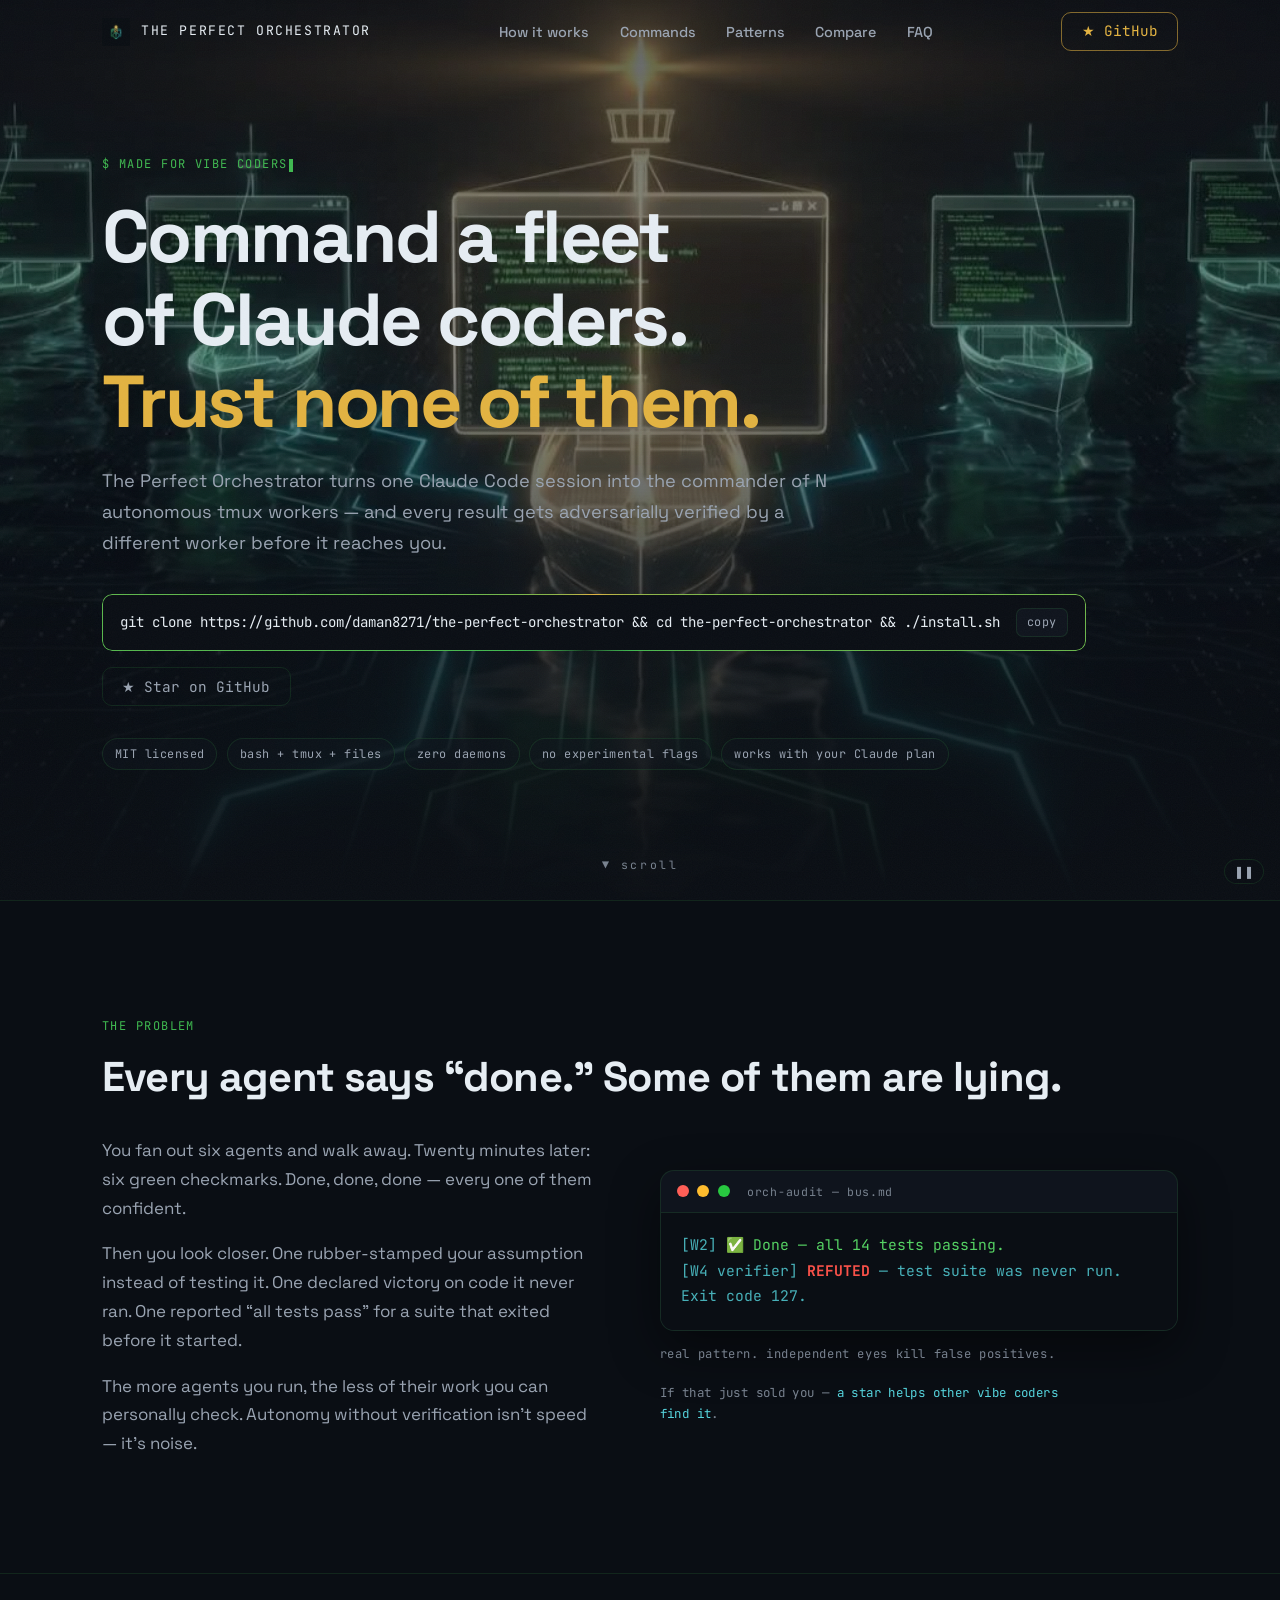
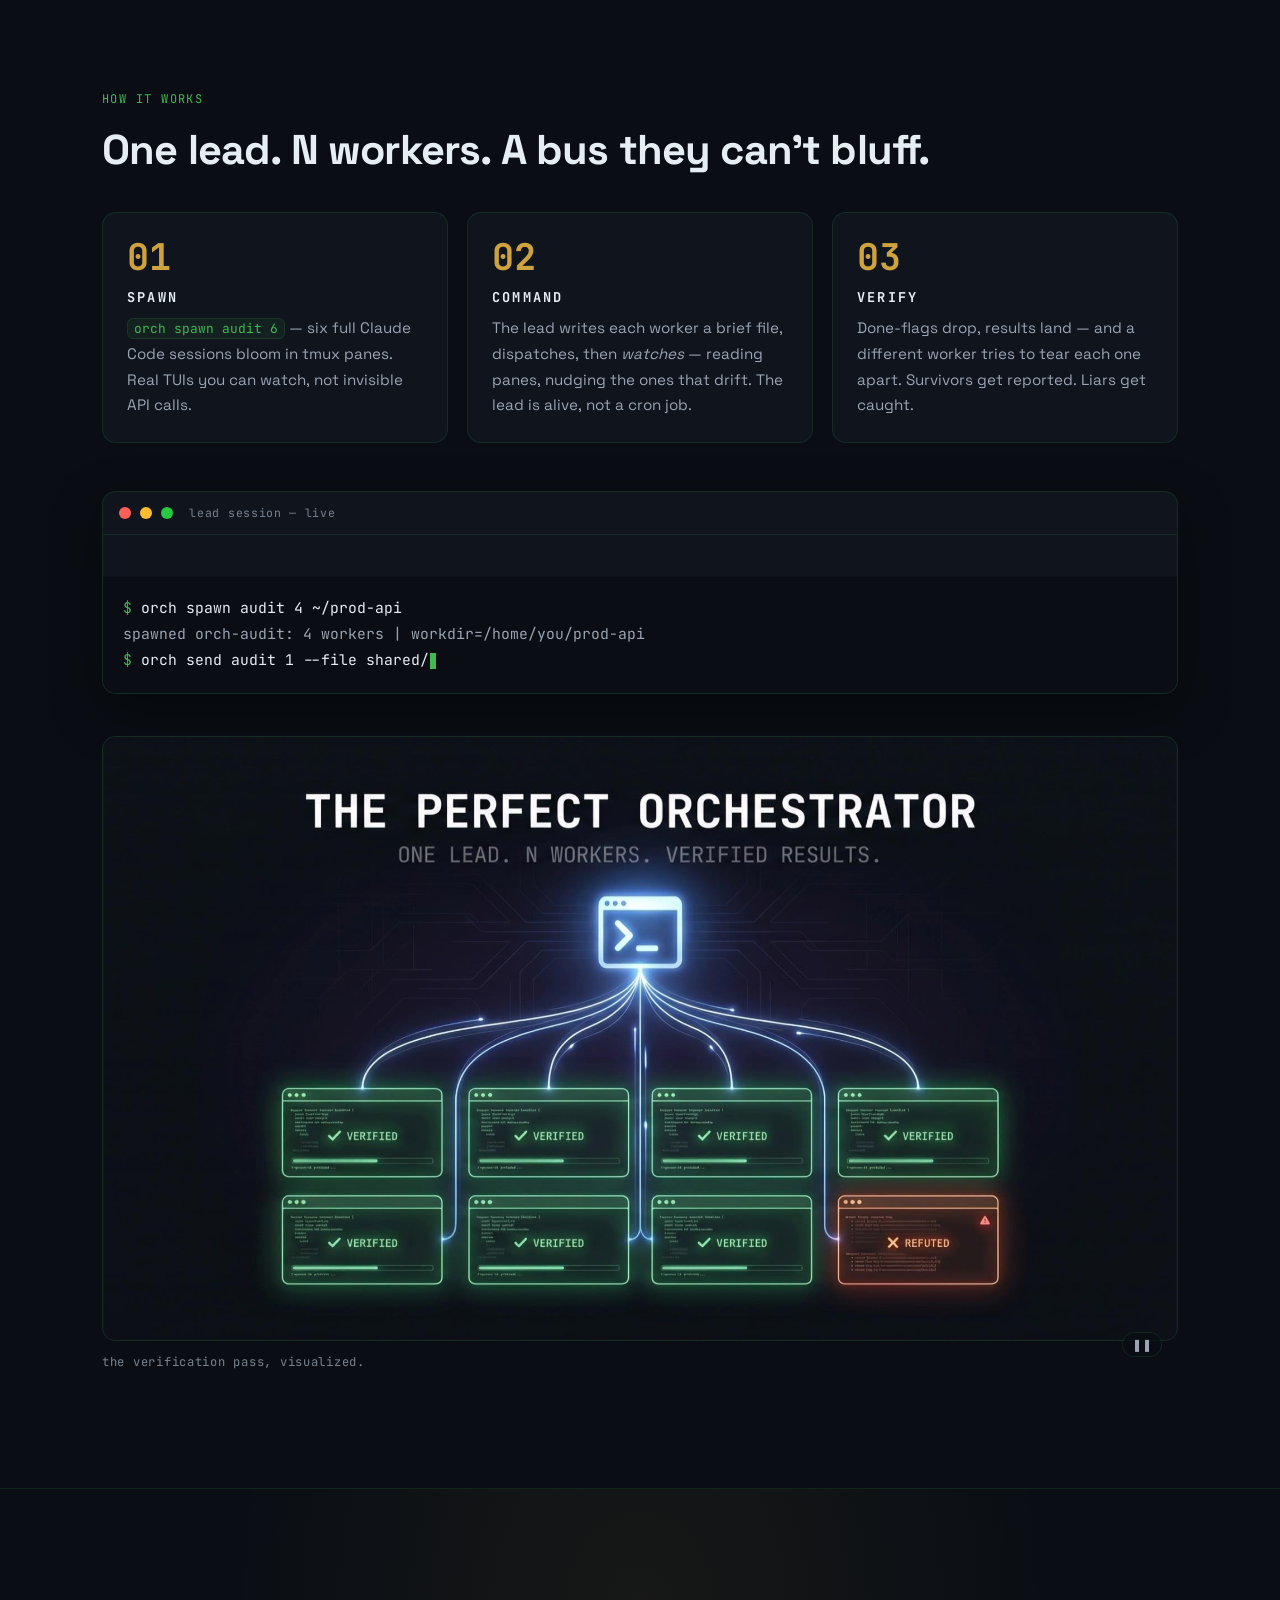
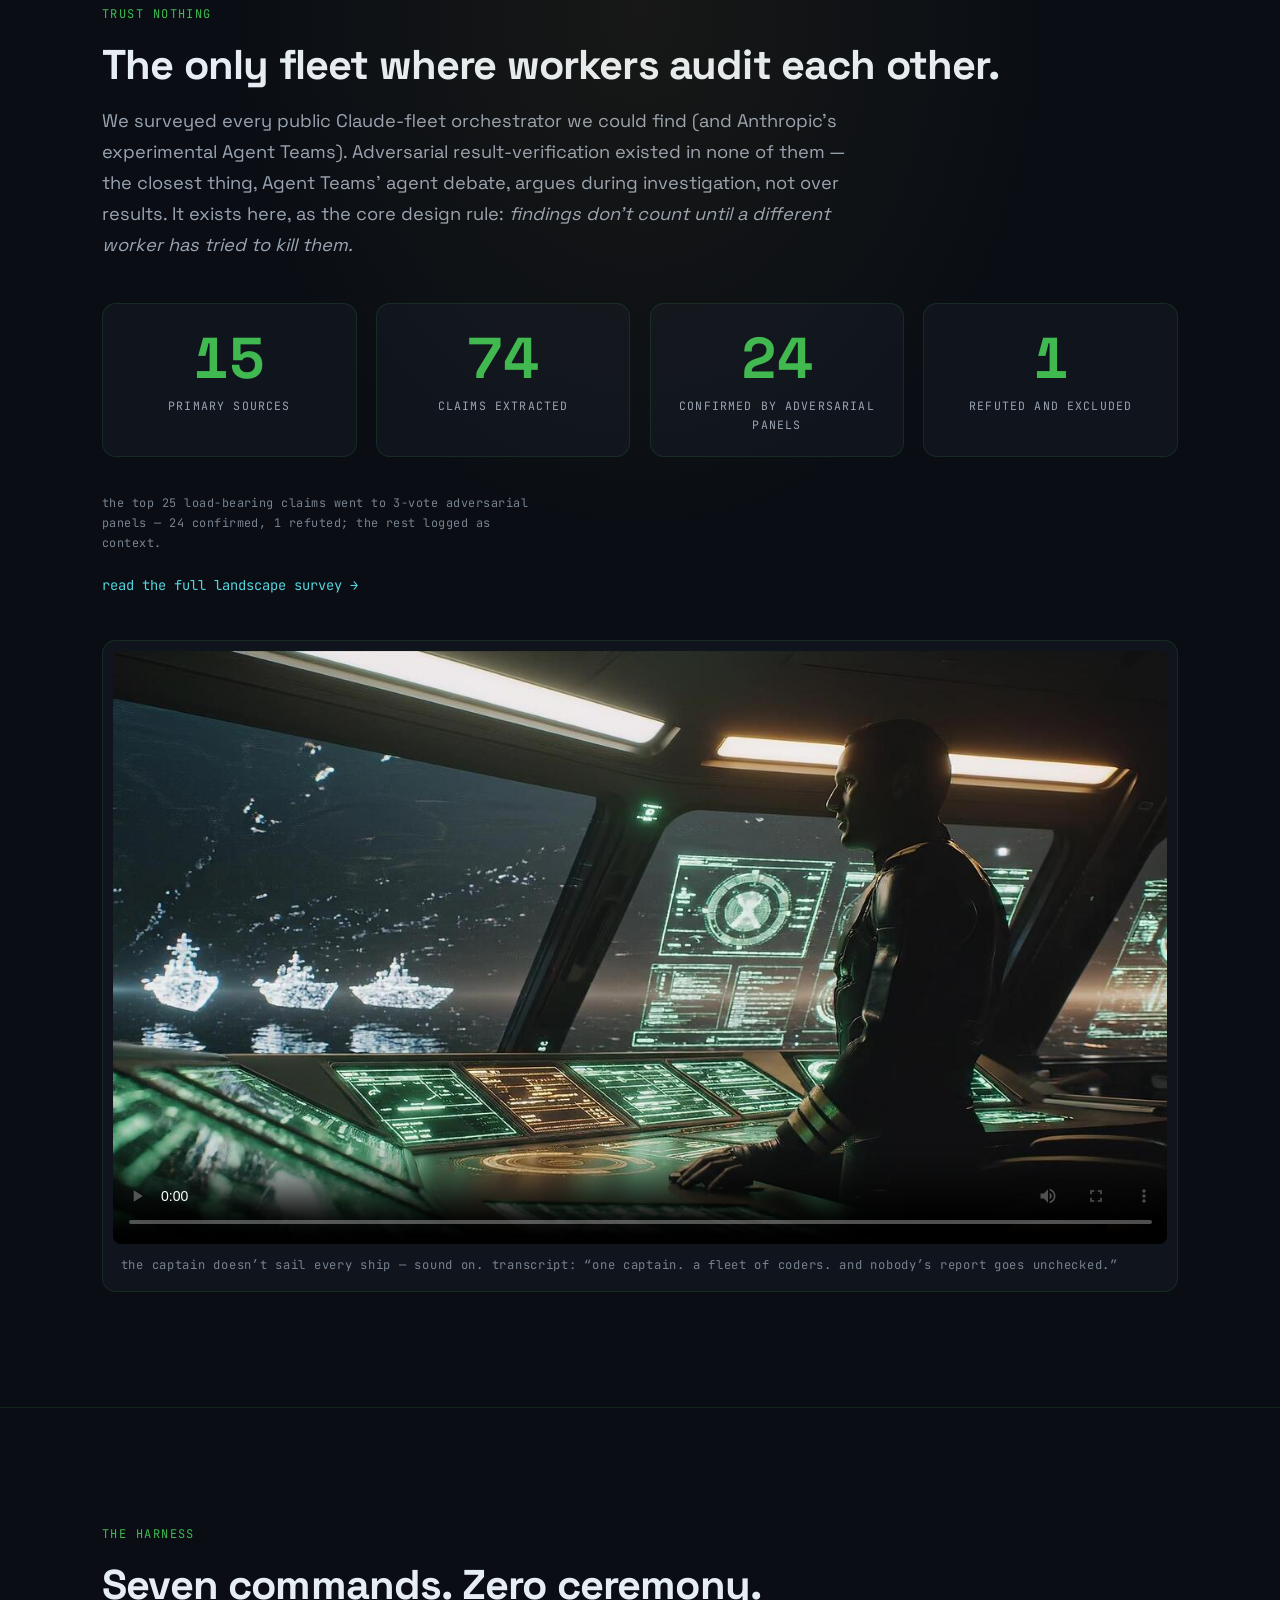
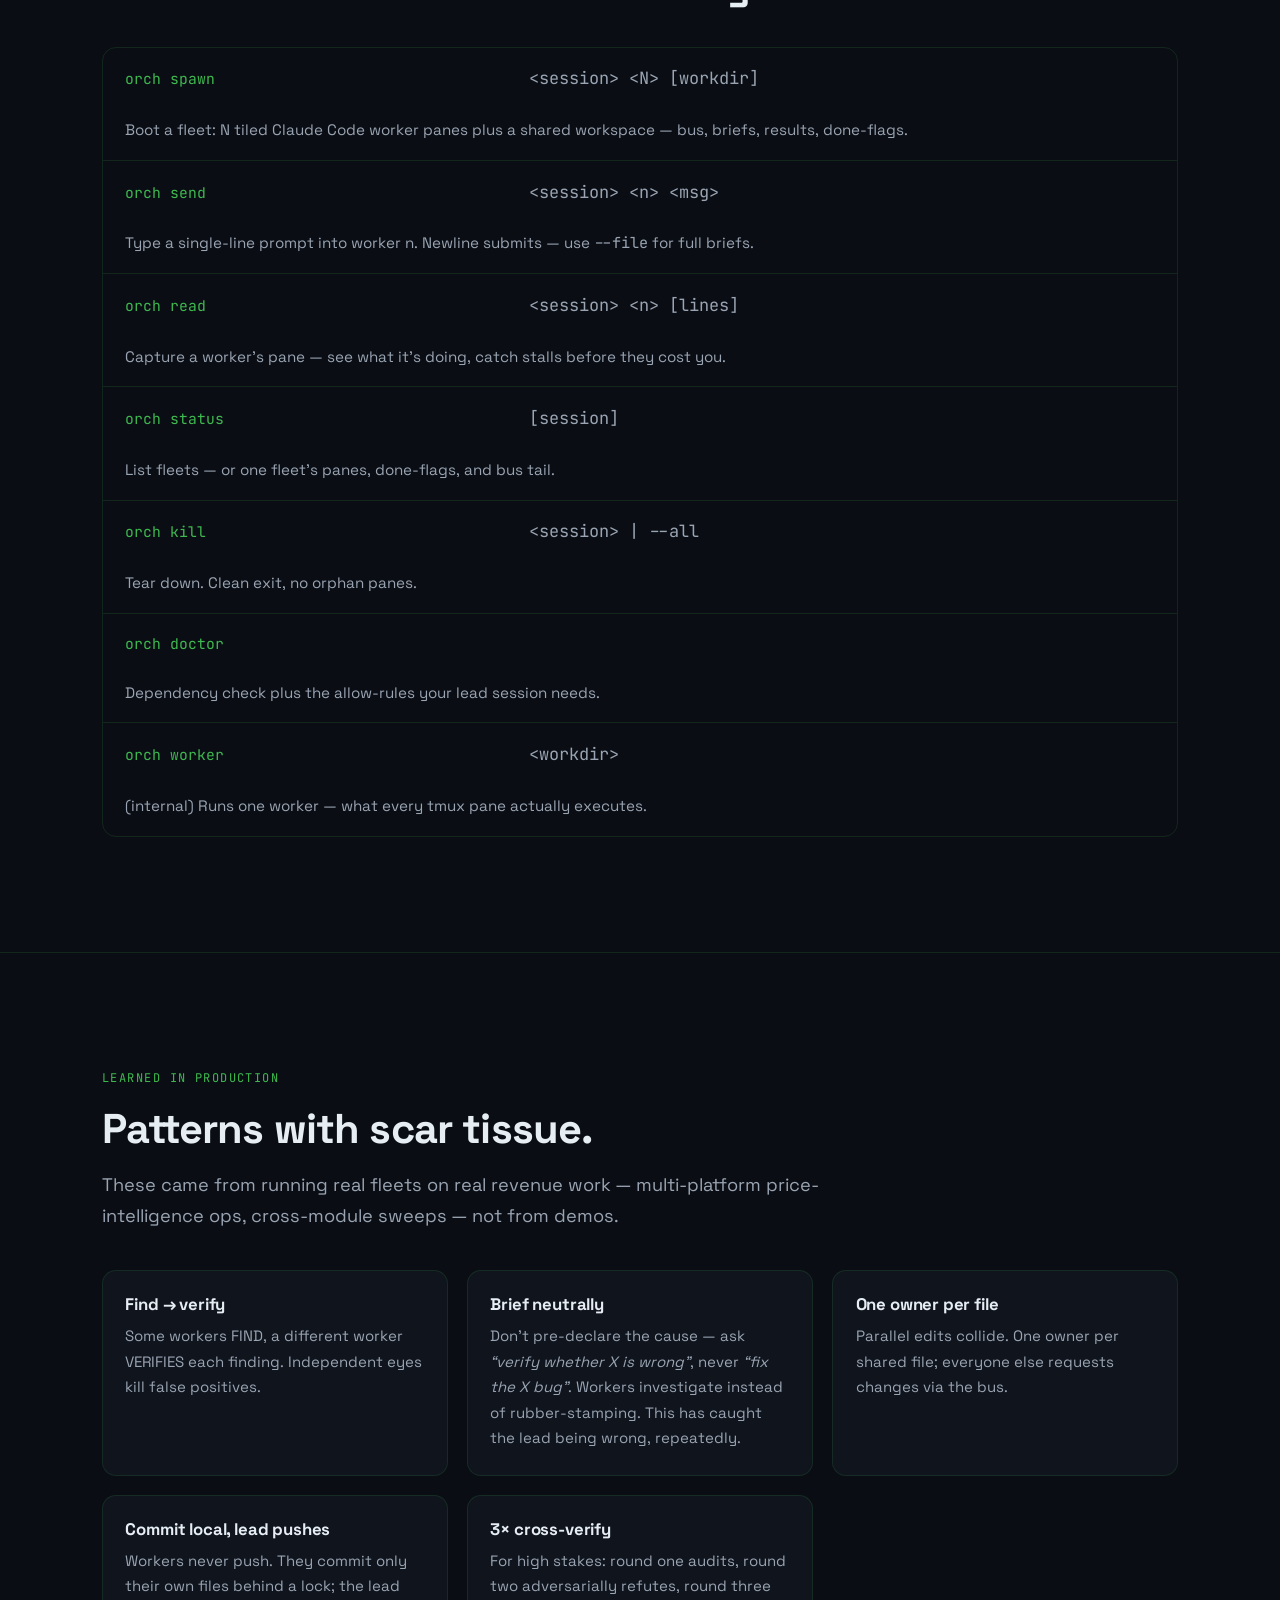
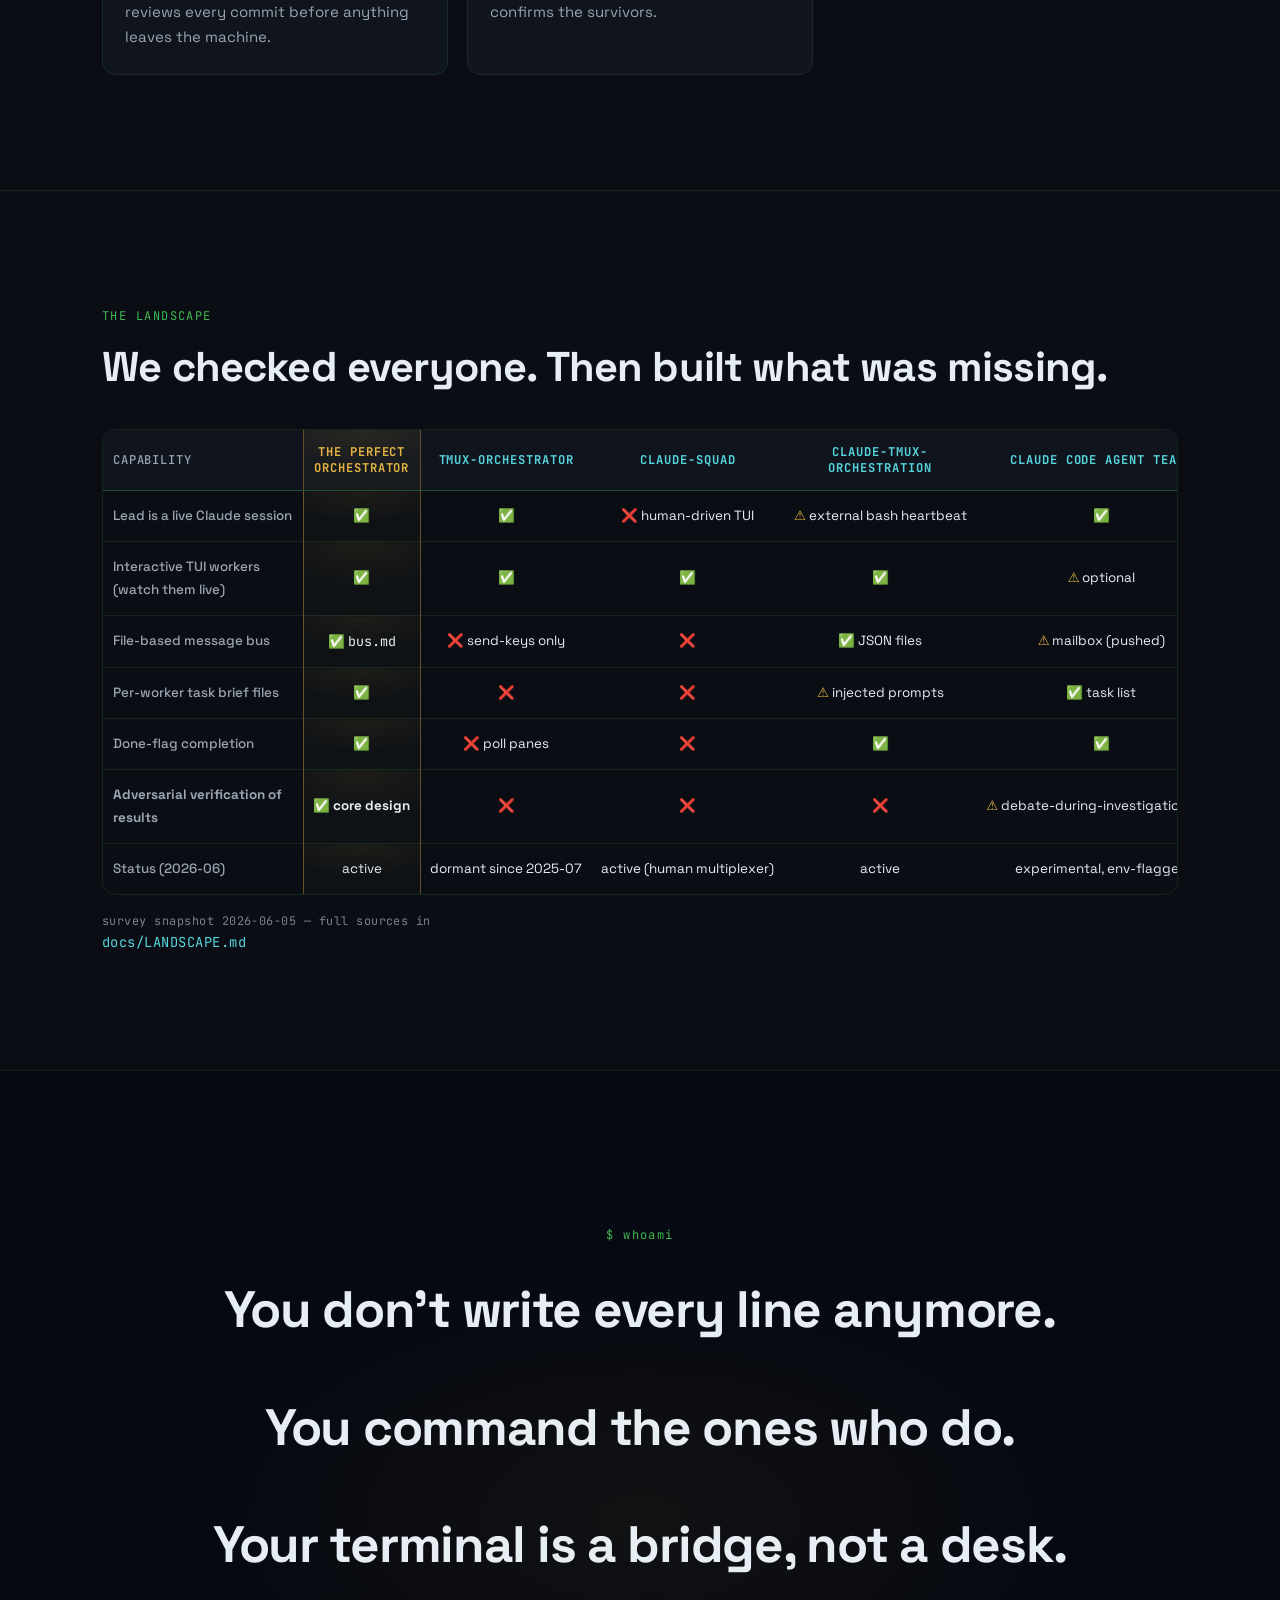
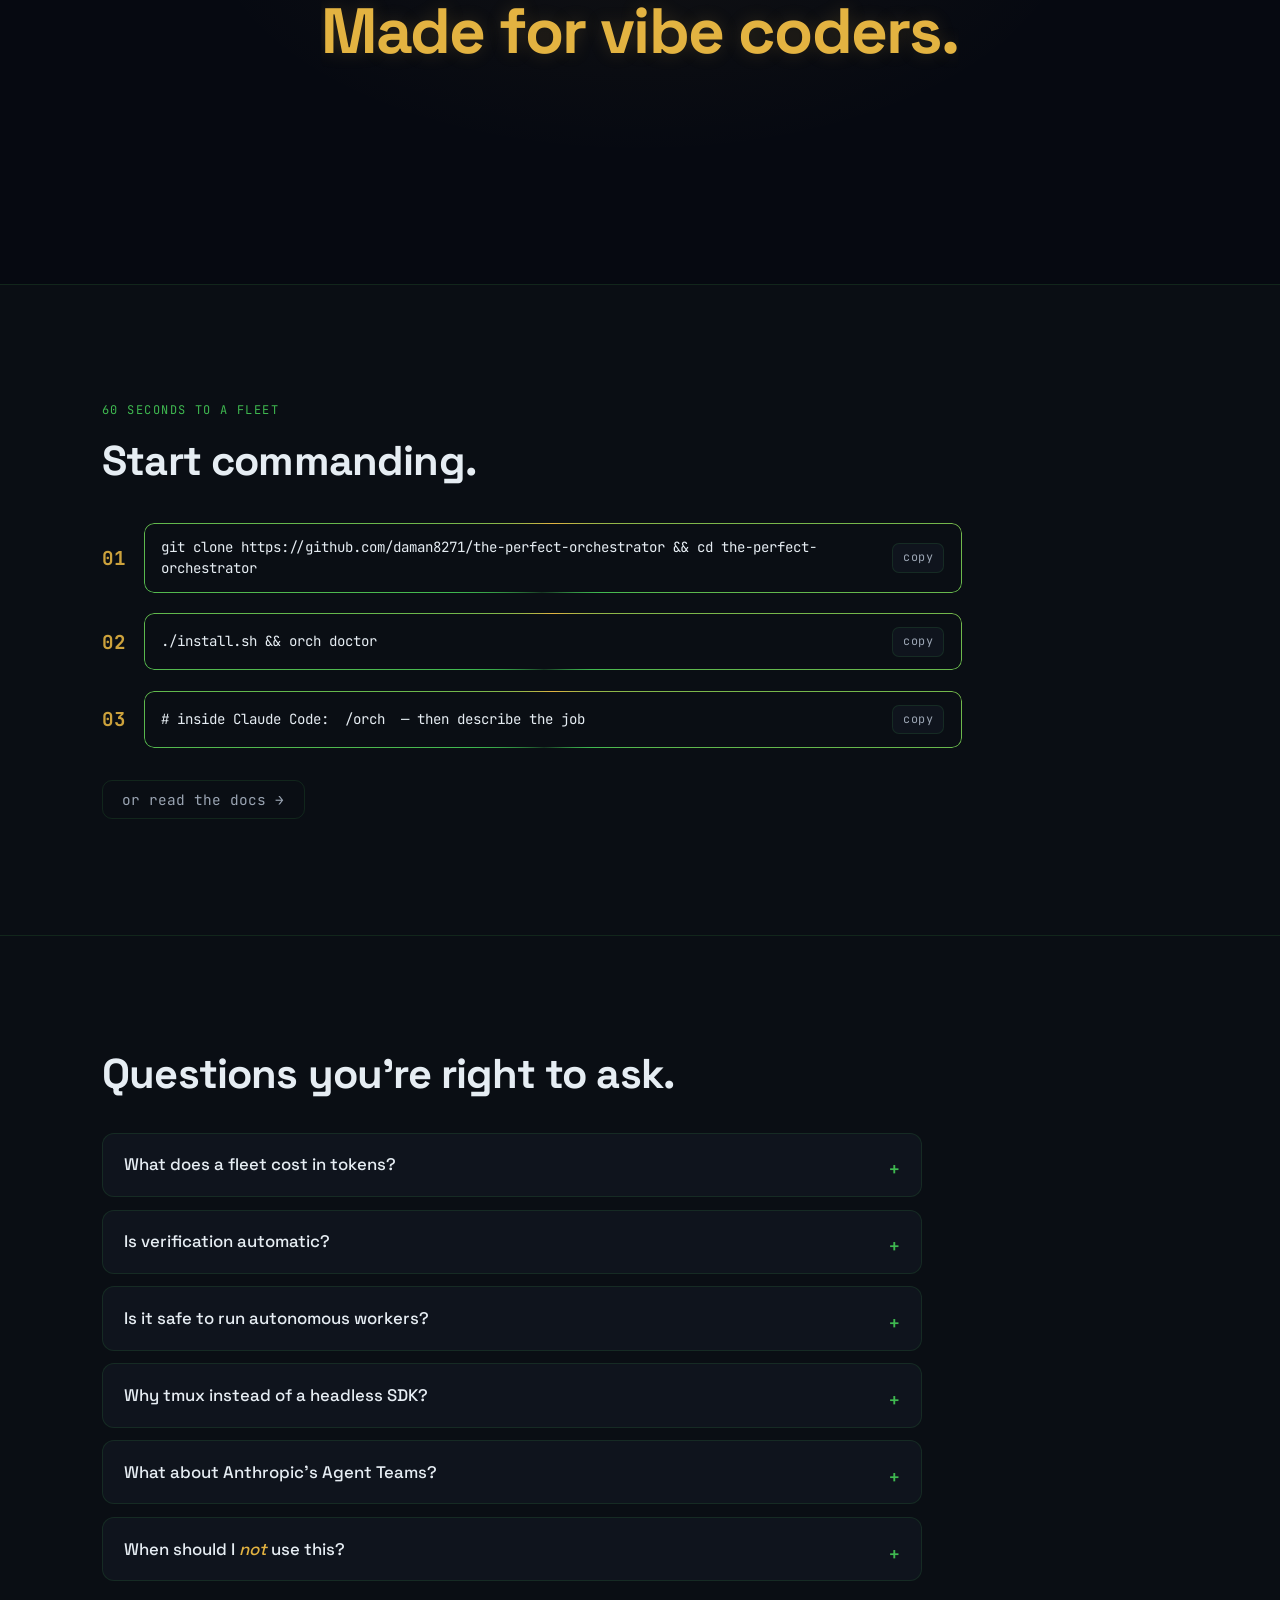
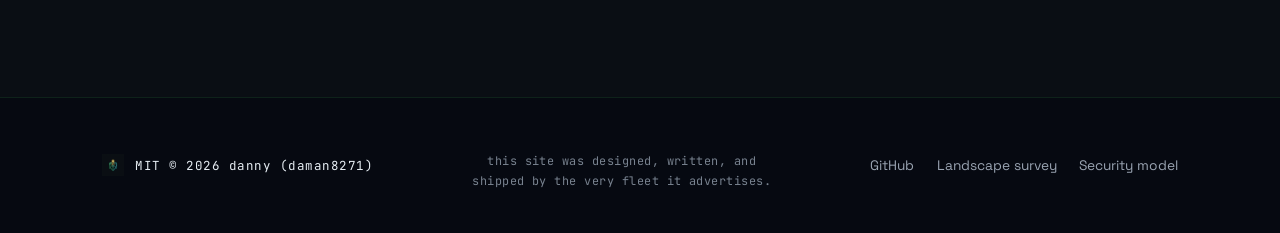
==== commit be4358d6: "QA panel pass: 38 verified findings applied across design/copy/a11y/perf Design: scroll-cue anchor, " ====
--- a/index.html
+++ b/index.html
@@ -7,19 +7,22 @@
   <meta name="description" content="One lead Claude session commands N autonomous tmux workers. Every result adversarially verified. MIT, bash+tmux, zero daemons.">
   <meta name="theme-color" content="#0a0e14">
 
+  <link rel="canonical" href="https://the-perfect-orchestrator.vercel.app/">
   <meta property="og:type" content="website">
+  <meta property="og:url" content="https://the-perfect-orchestrator.vercel.app/">
   <meta property="og:title" content="The Perfect Orchestrator — command a fleet of Claude coders">
   <meta property="og:description" content="One lead Claude session commands N autonomous tmux workers. Every result adversarially verified. MIT, bash+tmux, zero daemons.">
-  <meta property="og:image" content="assets/social-card.png">
+  <meta property="og:image" content="https://the-perfect-orchestrator.vercel.app/assets/social-card.jpg">
   <meta name="twitter:card" content="summary_large_image">
   <meta name="twitter:title" content="The Perfect Orchestrator — command a fleet of Claude coders">
   <meta name="twitter:description" content="One lead Claude session commands N autonomous tmux workers. Every result adversarially verified. MIT, bash+tmux, zero daemons.">
-  <meta name="twitter:image" content="assets/social-card.png">
+  <meta name="twitter:image" content="https://the-perfect-orchestrator.vercel.app/assets/social-card.jpg">
 
   <link rel="icon" type="image/png" sizes="32x32" href="assets/favicon-32.png">
   <link rel="icon" type="image/png" sizes="16x16" href="assets/favicon-16.png">
   <link rel="apple-touch-icon" href="assets/apple-touch-icon.png">
 
+  <link rel="preload" as="image" href="assets/hero-poster.jpg" fetchpriority="high">
   <link rel="preconnect" href="https://fonts.googleapis.com">
   <link rel="preconnect" href="https://fonts.gstatic.com" crossorigin>
   <link href="https://fonts.googleapis.com/css2?family=Space+Grotesk:wght@300..700&family=JetBrains+Mono:wght@400;700&display=swap" rel="stylesheet">
@@ -53,7 +56,7 @@
     <!-- ============================== HERO ============================== -->
     <section id="hero" class="section">
       <div class="hero-media" aria-hidden="true">
-        <video class="hero-video" muted autoplay loop playsinline preload="none" poster="assets/hero-poster.jpg" data-video-lazy data-src="assets/video/hero-loop.mp4"></video>
+        <video class="hero-video" muted loop playsinline preload="none" poster="assets/hero-poster.jpg" data-video-lazy data-src="assets/video/hero-loop.mp4"></video>
       </div>
       <div class="wrap hero-content">
         <p class="overline typed">$ MADE FOR VIBE CODERS<span class="caret" aria-hidden="true"></span></p>
@@ -62,7 +65,7 @@
         <div class="cta-row reveal">
           <div class="cmd-copy">
             <code>git clone https://github.com/daman8271/the-perfect-orchestrator &amp;&amp; cd the-perfect-orchestrator &amp;&amp; ./install.sh</code>
-            <button class="btn-copy" data-copy="git clone https://github.com/daman8271/the-perfect-orchestrator &amp;&amp; cd the-perfect-orchestrator &amp;&amp; ./install.sh" aria-label="Copy command">copy</button>
+            <button class="btn-copy" data-copy="git clone https://github.com/daman8271/the-perfect-orchestrator &amp;&amp; cd the-perfect-orchestrator &amp;&amp; ./install.sh" aria-label="Copy install command">copy</button>
           </div>
           <a class="btn btn-ghost" href="https://github.com/daman8271/the-perfect-orchestrator" rel="noopener">★ Star on GitHub</a>
         </div>
@@ -73,8 +76,8 @@
           <li class="chip">no experimental flags</li>
           <li class="chip">works with your Claude plan</li>
         </ul>
-        <p class="scroll-cue" aria-hidden="true">▼ scroll</p>
-      </div>
+      </div>
+      <p class="scroll-cue" aria-hidden="true">▼ scroll</p>
     </section>
 
     <!-- ============================= PROBLEM ============================ -->
@@ -94,7 +97,7 @@
             <div class="terminal">
               <div class="term-head" aria-hidden="true">
                 <span class="dot"></span><span class="dot"></span><span class="dot"></span>
-                <span class="term-title">orch-audit — pane 2</span>
+                <span class="term-title">orch-audit — bus.md</span>
               </div>
               <div class="term-body">
                 <span class="t-line t-bus">[W2] <span class="t-ok">✅ Done — all 14 tests passing.</span></span>
@@ -151,7 +154,7 @@
           </div>
         </div>
         <figure class="media reveal">
-          <video muted loop playsinline preload="none" poster="assets/verification.png" data-video-lazy data-src="assets/video/verify-loop.mp4"></video>
+          <video muted loop playsinline preload="none" width="1920" height="1080" poster="assets/verify-poster.jpg" data-video-lazy data-src="assets/video/verify-loop.mp4"></video>
           <figcaption class="media-caption">the verification pass, visualized.</figcaption>
         </figure>
       </div>
@@ -164,7 +167,7 @@
           <p class="overline">TRUST NOTHING</p>
           <h2>The only fleet where workers audit each other.</h2>
         </header>
-        <p class="lead reveal">We surveyed every public Claude-fleet orchestrator (and Anthropic&rsquo;s experimental Agent Teams). Adversarial result-verification existed in none of them. It exists here, as the core design rule: <em>findings don&rsquo;t count until a different worker has tried to kill them.</em></p>
+        <p class="lead reveal">We surveyed every public Claude-fleet orchestrator we could find (and Anthropic&rsquo;s experimental Agent Teams). Adversarial result-verification existed in none of them — the closest thing, Agent Teams&rsquo; agent debate, argues during investigation, not over results. It exists here, as the core design rule: <em>findings don&rsquo;t count until a different worker has tried to kill them.</em></p>
         <div class="stats reveal-stagger">
           <div class="stat">
             <span class="stat-num" data-count="15">15</span>
@@ -176,17 +179,20 @@
           </div>
           <div class="stat">
             <span class="stat-num" data-count="24">24</span>
-            <span class="stat-label">confirmed</span>
+            <span class="stat-label">confirmed by adversarial panels</span>
           </div>
           <div class="stat">
             <span class="stat-num" data-count="1">1</span>
-            <span class="stat-label">refuted</span>
-          </div>
-        </div>
+            <span class="stat-label">refuted and excluded</span>
+          </div>
+        </div>
+        <p class="footnote reveal">the top 25 load-bearing claims went to 3-vote adversarial panels — 24 confirmed, 1 refuted; the rest logged as context.</p>
         <p class="reveal"><a class="link-mono" href="https://github.com/daman8271/the-perfect-orchestrator/blob/main/docs/LANDSCAPE.md" rel="noopener">read the full landscape survey →</a></p>
         <figure class="media film-slate reveal">
-          <video controls preload="none" poster="assets/explainer-poster.jpg" data-video-lazy data-src="assets/video/explainer.mp4"></video>
-          <figcaption class="media-caption">the captain doesn&rsquo;t sail every ship — sound on.</figcaption>
+          <video controls preload="none" width="1920" height="1080" poster="assets/explainer-poster.jpg" aria-label="Explainer video: the captain analogy" data-video-lazy data-src="assets/video/explainer.mp4">
+            <track kind="captions" srclang="en" label="English" src="assets/video/explainer.vtt" default>
+          </video>
+          <figcaption class="media-caption">the captain doesn&rsquo;t sail every ship — sound on. transcript: &ldquo;one captain. a fleet of coders. and nobody&rsquo;s report goes unchecked.&rdquo;</figcaption>
         </figure>
       </div>
     </section>
@@ -278,7 +284,7 @@
           <p class="overline">THE LANDSCAPE</p>
           <h2>We checked everyone. Then built what was missing.</h2>
         </header>
-        <div class="table-wrap reveal">
+        <div class="table-wrap reveal" tabindex="0" role="region" aria-label="Orchestrator comparison table">
           <table aria-label="Feature comparison of Claude fleet orchestrators">
             <thead>
               <tr>
@@ -287,7 +293,7 @@
                 <th scope="col"><a href="https://github.com/Jedward23/Tmux-Orchestrator" rel="noopener">Tmux-Orchestrator</a></th>
                 <th scope="col"><a href="https://github.com/smtg-ai/claude-squad" rel="noopener">claude-squad</a></th>
                 <th scope="col"><a href="https://github.com/primeline-ai/claude-tmux-orchestration" rel="noopener">claude-tmux-orchestration</a></th>
-                <th scope="col">Claude Code Agent Teams</th>
+                <th scope="col"><a href="https://code.claude.com/docs/en/agent-teams" rel="noopener">Claude Code Agent Teams</a></th>
               </tr>
             </thead>
             <tbody>
@@ -357,6 +363,7 @@
     <!-- ============================== VIBE ============================== -->
     <section id="vibe" class="section">
       <div class="wrap">
+        <h2 class="sr-only">Made for vibe coders</h2>
         <p class="overline">$ whoami</p>
         <div class="manifesto reveal-stagger">
           <p class="m-line">You don&rsquo;t write every line anymore.</p>
@@ -379,19 +386,19 @@
           <li>
             <div class="cmd-copy">
               <code>git clone https://github.com/daman8271/the-perfect-orchestrator &amp;&amp; cd the-perfect-orchestrator</code>
-              <button class="btn-copy" data-copy="git clone https://github.com/daman8271/the-perfect-orchestrator &amp;&amp; cd the-perfect-orchestrator" aria-label="Copy command">copy</button>
+              <button class="btn-copy" data-copy="git clone https://github.com/daman8271/the-perfect-orchestrator &amp;&amp; cd the-perfect-orchestrator" aria-label="Copy clone command">copy</button>
             </div>
           </li>
           <li>
             <div class="cmd-copy">
               <code>./install.sh &amp;&amp; orch doctor</code>
-              <button class="btn-copy" data-copy="./install.sh &amp;&amp; orch doctor" aria-label="Copy command">copy</button>
+              <button class="btn-copy" data-copy="./install.sh &amp;&amp; orch doctor" aria-label="Copy install and doctor command">copy</button>
             </div>
           </li>
           <li>
             <div class="cmd-copy">
               <code># inside Claude Code:  /orch  — then describe the job</code>
-              <button class="btn-copy" data-copy="/orch" aria-label="Copy command">copy</button>
+              <button class="btn-copy" data-copy="/orch" aria-label="Copy /orch command">copy</button>
             </div>
           </li>
         </ol>
@@ -409,6 +416,10 @@
           <details>
             <summary>What does a fleet cost in tokens?</summary>
             <p>Workers are full Claude Code sessions on your existing plan — no API-key markup, no middleman. A 4-worker audit consumes roughly what 4 interactive sessions would, so size fleets to the work: spin up six workers for a cross-module sweep, not for a one-file fix.</p>
+          </details>
+          <details>
+            <summary>Is verification automatic?</summary>
+            <p>It&rsquo;s step 8 of the lead&rsquo;s protocol, not an optional extra: before reporting, the lead has a <em>different</em> worker try to refute each result, and signs off only on the survivors. The <code>/orch</code> skill bakes the loop in — spawn, brief, monitor, collect, <strong>verify, then report</strong>. A first-class <code>orch verify</code> command (auto-spawned refuters per done-flag) is on the roadmap.</p>
           </details>
           <details>
             <summary>Is it safe to run autonomous workers?</summary>
--- a/css/styles.css
+++ b/css/styles.css
@@ -20,7 +20,7 @@
   --red:       #f85149;   /* REFUTED */
   --ink:       #e6edf3;   /* primary text */
   --ink-mute:  #9aa4b2;   /* secondary text */
-  --ink-faint: #58616e;   /* captions, meta */
+  --ink-faint: #78828f;   /* captions, meta — QA: ≥4.5:1 on all three backgrounds (was #58616e @ ~3:1) */
 }
 
 /* non-color system tokens */
@@ -106,7 +106,6 @@
 
 /* ---- 3. Grain overlay (whole page) ------------------------------------------
    body::after carries it; .grain is the same layer if W1 ships an element. */
-body::after,
 .grain {
   content: "";
   position: fixed;
@@ -457,12 +456,11 @@
 .cmd-copy code,
 .cmd-text {
   flex: 1;
-  overflow-x: auto;
-  white-space: nowrap;
+  /* QA: never clip a command — wrap instead (clipping hid 37px of the clone URL) */
+  white-space: pre-wrap;
+  overflow-wrap: anywhere;
   color: var(--ink);
-  scrollbar-width: none;
-}
-.cmd-copy code::-webkit-scrollbar { display: none; }
+}
 .cmd-copy code .p,
 .cmd-text .p { color: var(--green); }   /* leading $ if marked up */
 
@@ -639,6 +637,7 @@
 .media video,
 .media img {
   width: 100%;
+  aspect-ratio: 16 / 9;    /* QA: zero CLS — poster/video share the box before decode */
   border: 1px solid var(--line);
   border-radius: var(--radius);
   background: var(--bg-raised);
@@ -714,7 +713,7 @@
   font-size: .72rem;
   letter-spacing: .1em;
   text-transform: uppercase;
-  color: var(--ink-faint);
+  color: var(--ink-mute);   /* QA: these captions carry the data — readable tier */
 }
 
 /* cyan mono inline links (landscape survey, read-the-docs) */
@@ -747,8 +746,10 @@
 .cmd-row:hover {
   border-color: var(--line-hot);
   background: rgba(var(--green-rgb), .035);
-  transform: translateX(4px);
-}
+}
+/* descriptions span the full row — 2-col grid with 3 children otherwise
+   auto-places desc into the narrow name column (QA-verified dead space) */
+.cmd-desc { grid-column: 1 / -1; }
 
 .cmd-name {
   font-family: var(--font-mono);
@@ -819,10 +820,16 @@
 
 #compare th,
 #compare td {
-  padding: .85rem 1.1rem;
+  padding: .85rem .6rem;
   text-align: center;
   border-top: 1px solid var(--line);
   white-space: nowrap;
+}
+/* column headers may wrap — six columns must fit the wrap on desktop */
+#compare thead th {
+  white-space: normal;
+  min-width: 108px;
+  line-height: 1.35;
 }
 #compare th:first-child,
 #compare td:first-child {
@@ -947,6 +954,40 @@
   color: var(--ink-faint);
 }
 
+/* QA: the global p{max-width:62ch} left-anchors these inside the centered band */
+#vibe .overline,
+#vibe .manifesto-sub { max-width: none; }
+#vibe .overline { text-transform: none; }   /* "$ whoami" is a real command — keep its case */
+
+/* a11y utility — visually hidden, AT-readable */
+.sr-only {
+  position: absolute;
+  width: 1px; height: 1px;
+  margin: -1px; padding: 0; border: 0;
+  overflow: hidden;
+  clip: rect(0 0 0 0);
+  white-space: nowrap;
+}
+
+/* pause/play toggle for ambient loops (WCAG 2.2.2) */
+.vid-toggle {
+  position: absolute;
+  right: 1rem;
+  bottom: 1rem;
+  z-index: 3;
+  font-family: var(--font-mono);
+  font-size: .72rem;
+  line-height: 1;
+  color: var(--ink-mute);
+  background: rgba(10,14,20,.72);
+  border: 1px solid var(--line);
+  border-radius: 999px;
+  padding: .5em .8em;
+  transition: color .2s var(--ease-out), border-color .2s var(--ease-out);
+}
+.vid-toggle:hover { color: var(--ink); border-color: var(--line-hot); }
+figure.media { position: relative; }
+
 /* ---- 18. #start — quickstart ------------------------------------------------------------------------------ */
 .start-list {
   list-style: none;
@@ -972,7 +1013,7 @@
   color: var(--amber);
   opacity: .9;
 }
-#start .link-mono { margin-top: 2rem; display: inline-block; }
+#start .btn-ghost { margin-top: 2rem; }
 
 /* ---- 19. #faq — accordions --------------------------------------------------------------------------------- */
 .accordion {
@@ -1010,6 +1051,7 @@
 .accordion summary::-webkit-details-marker { display: none; }
 .accordion summary::after {
   content: "+";
+  content: "+" / "";   /* alt-text form: visual marker, silent for AT (older engines keep plain "+") */
   position: absolute;
   right: 1.3rem;
   top: 50%;
@@ -1125,7 +1167,7 @@
   .cta-row { flex-direction: column; align-items: stretch; }
   .cta-row .btn { justify-content: center; }
   .cmd-copy { flex-direction: column; align-items: stretch; gap: .7rem; }
-  .cmd-copy code, .cmd-text { white-space: pre-wrap; word-break: break-all; }
+  .cmd-copy code, .cmd-text { white-space: pre-wrap; overflow-wrap: anywhere; }
   .btn-copy, .copy-btn, .cmd-copy [data-copy] { align-self: flex-end; }
 
   .start-list > li { grid-template-columns: 1fr; gap: .4rem; }
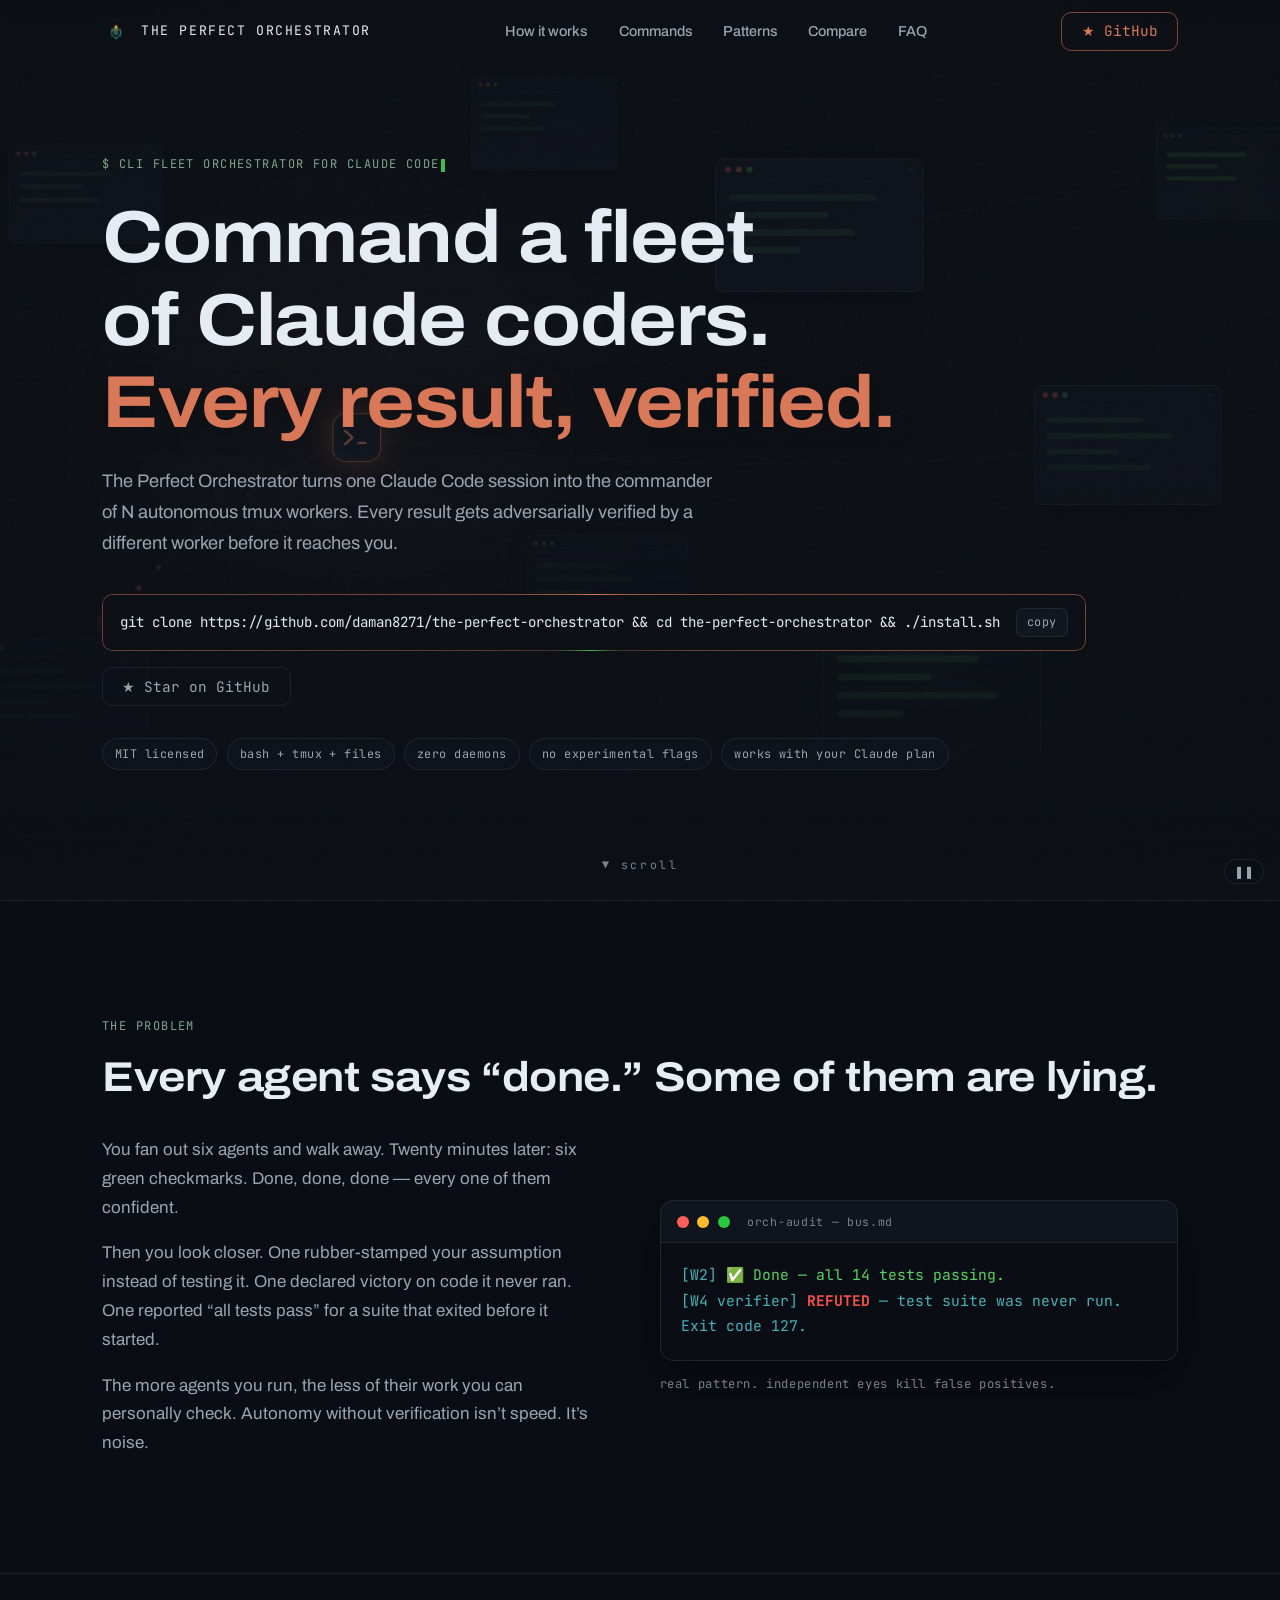
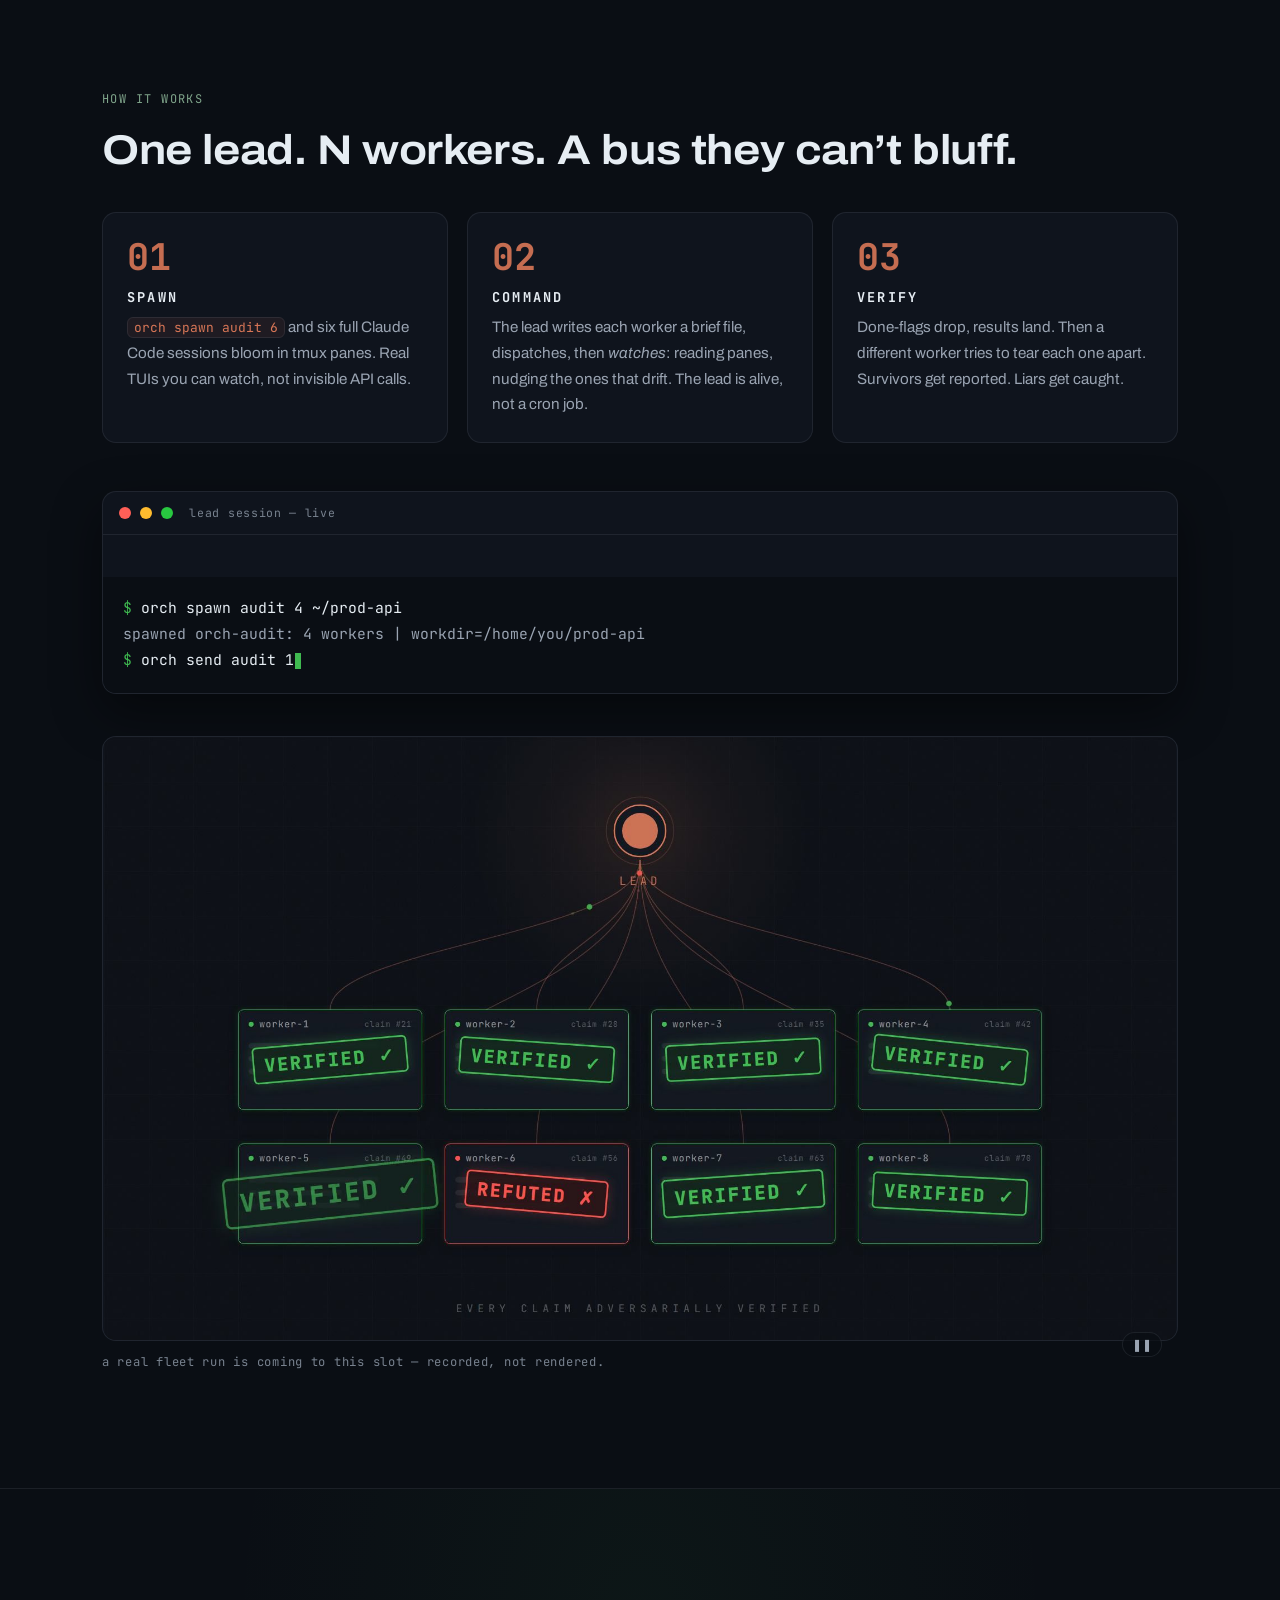
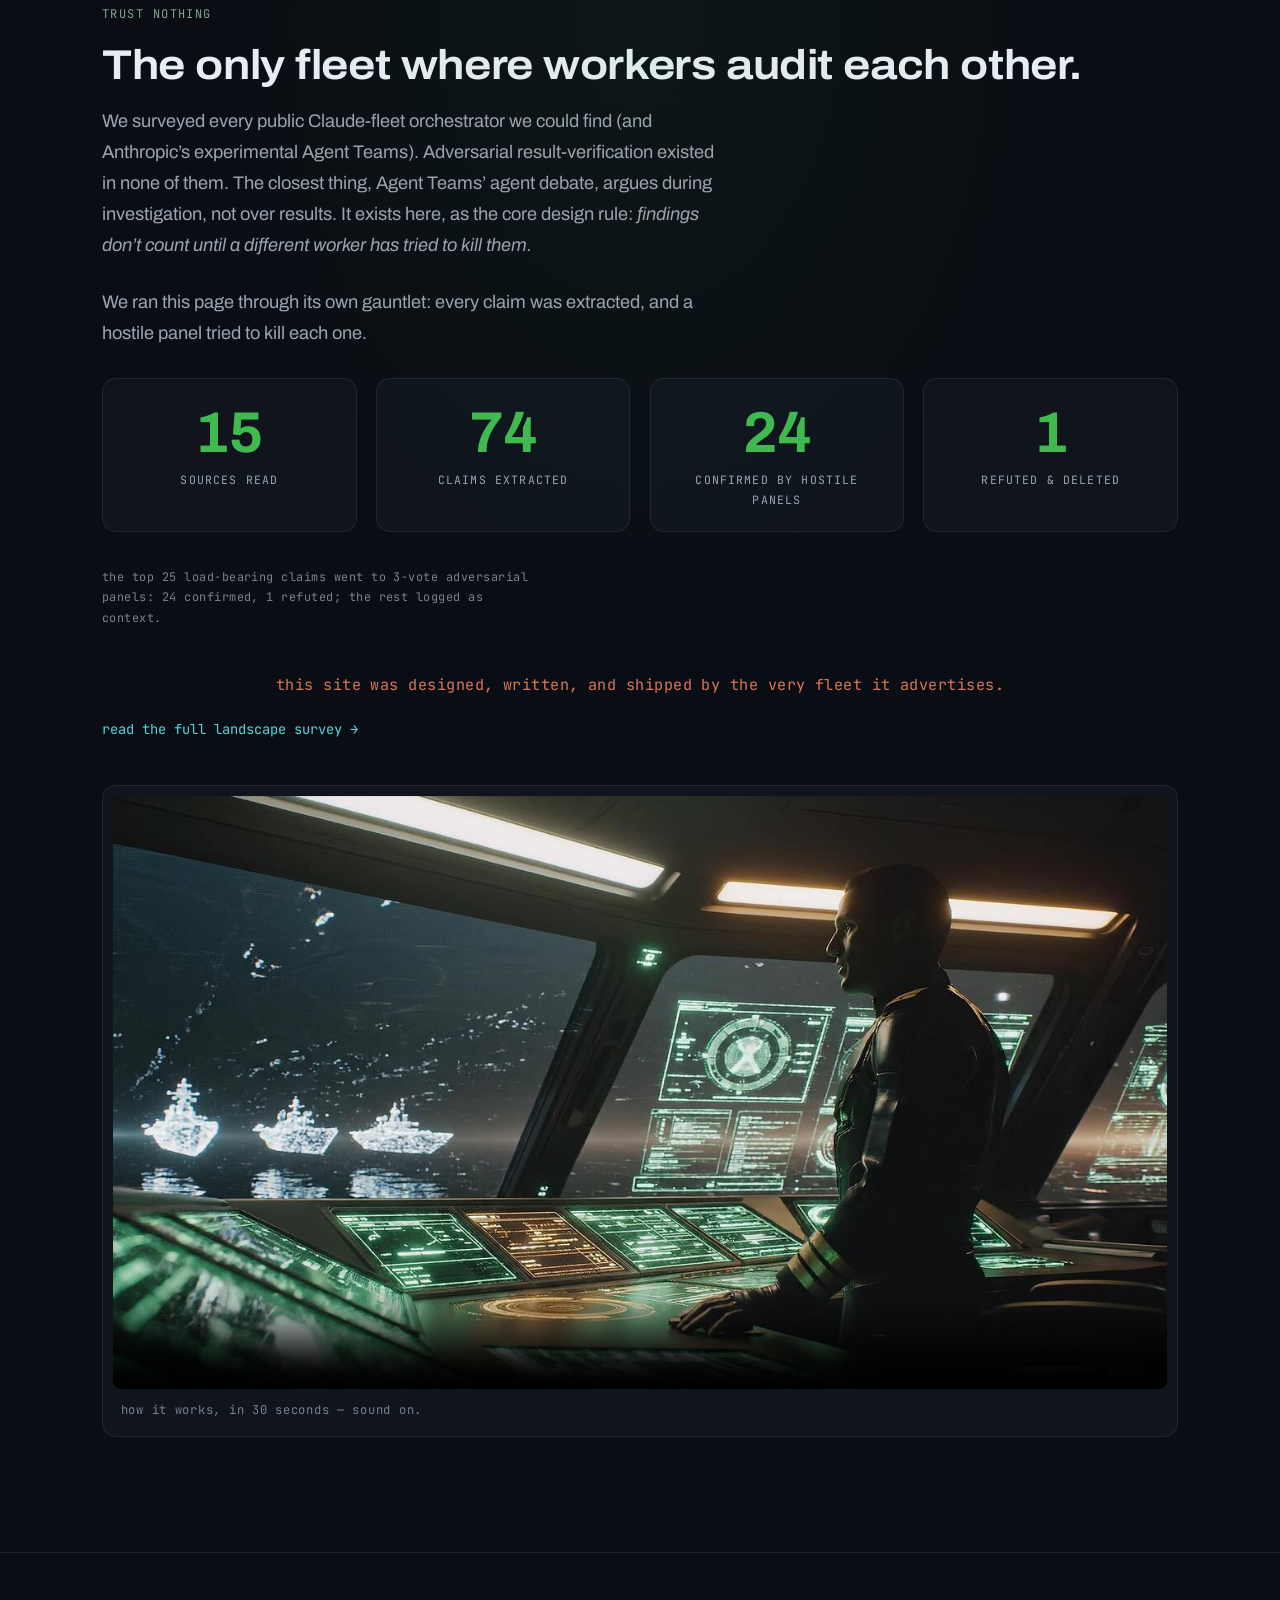
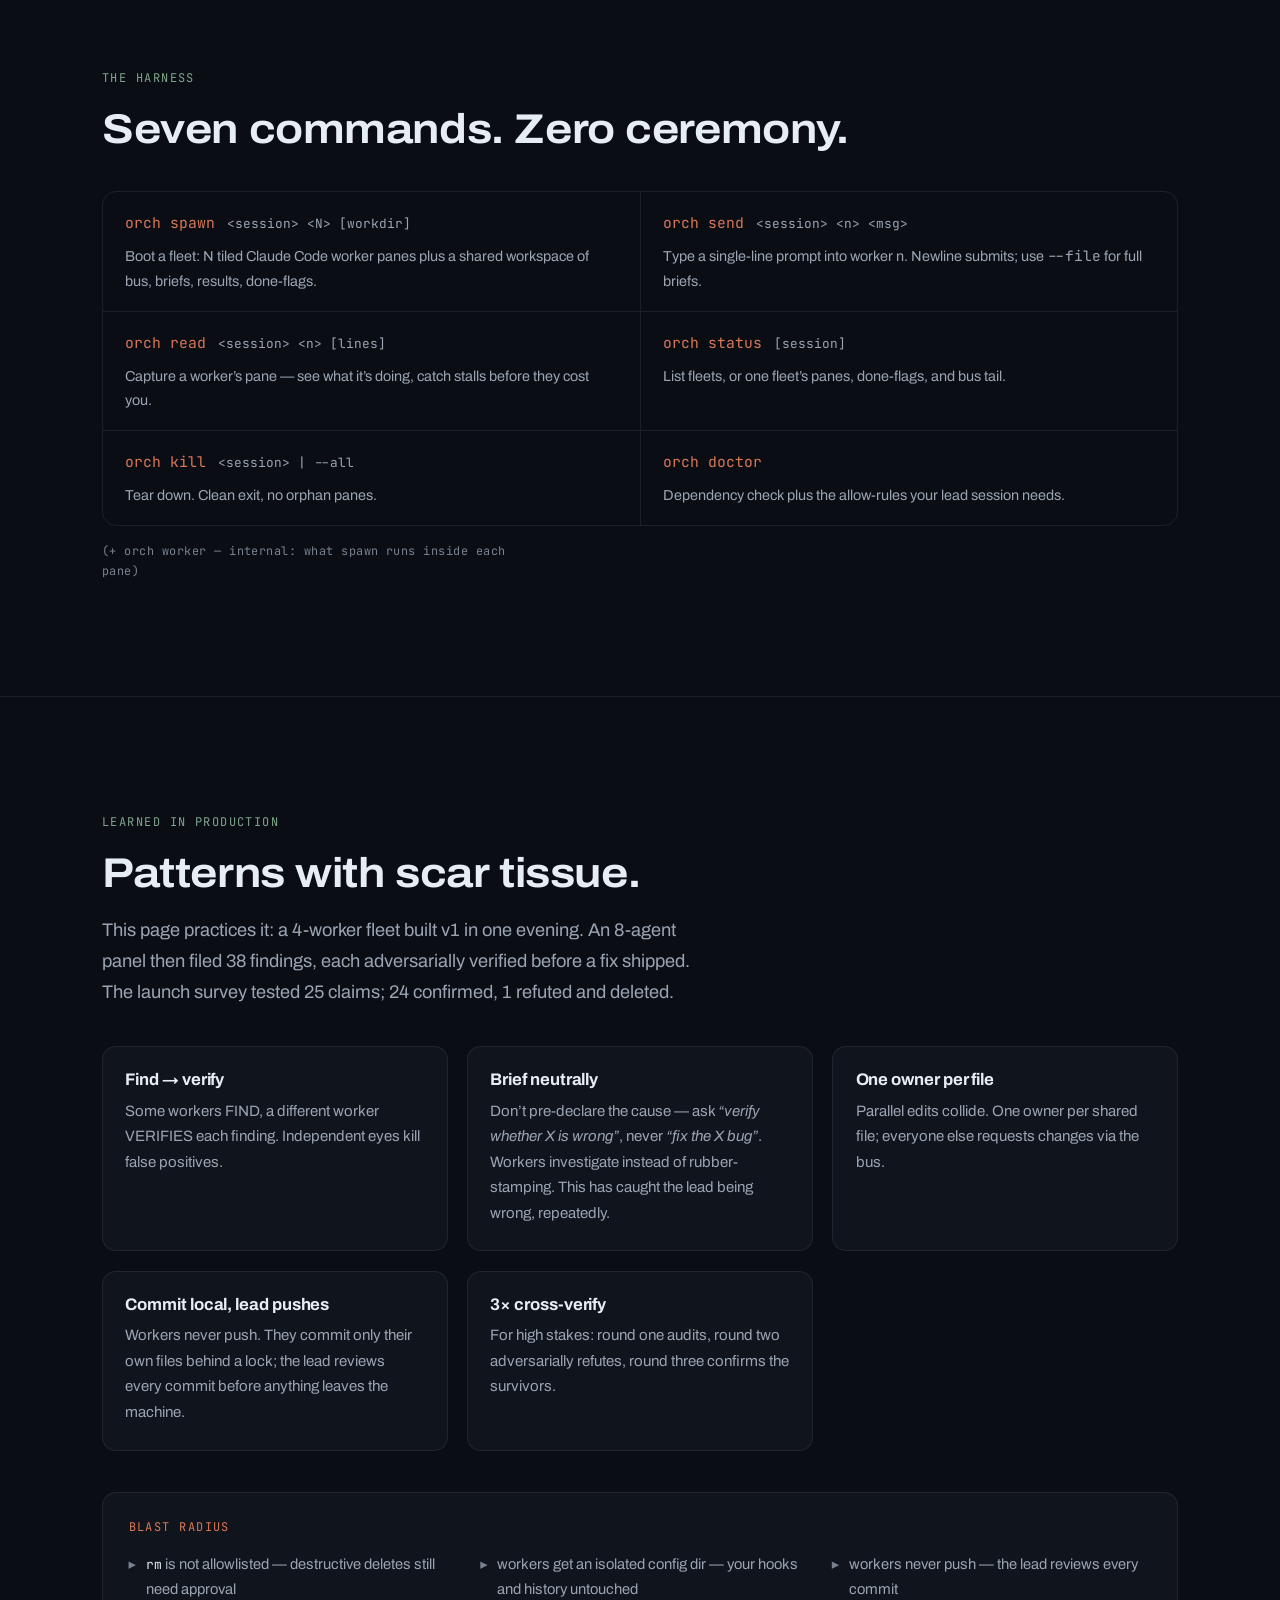
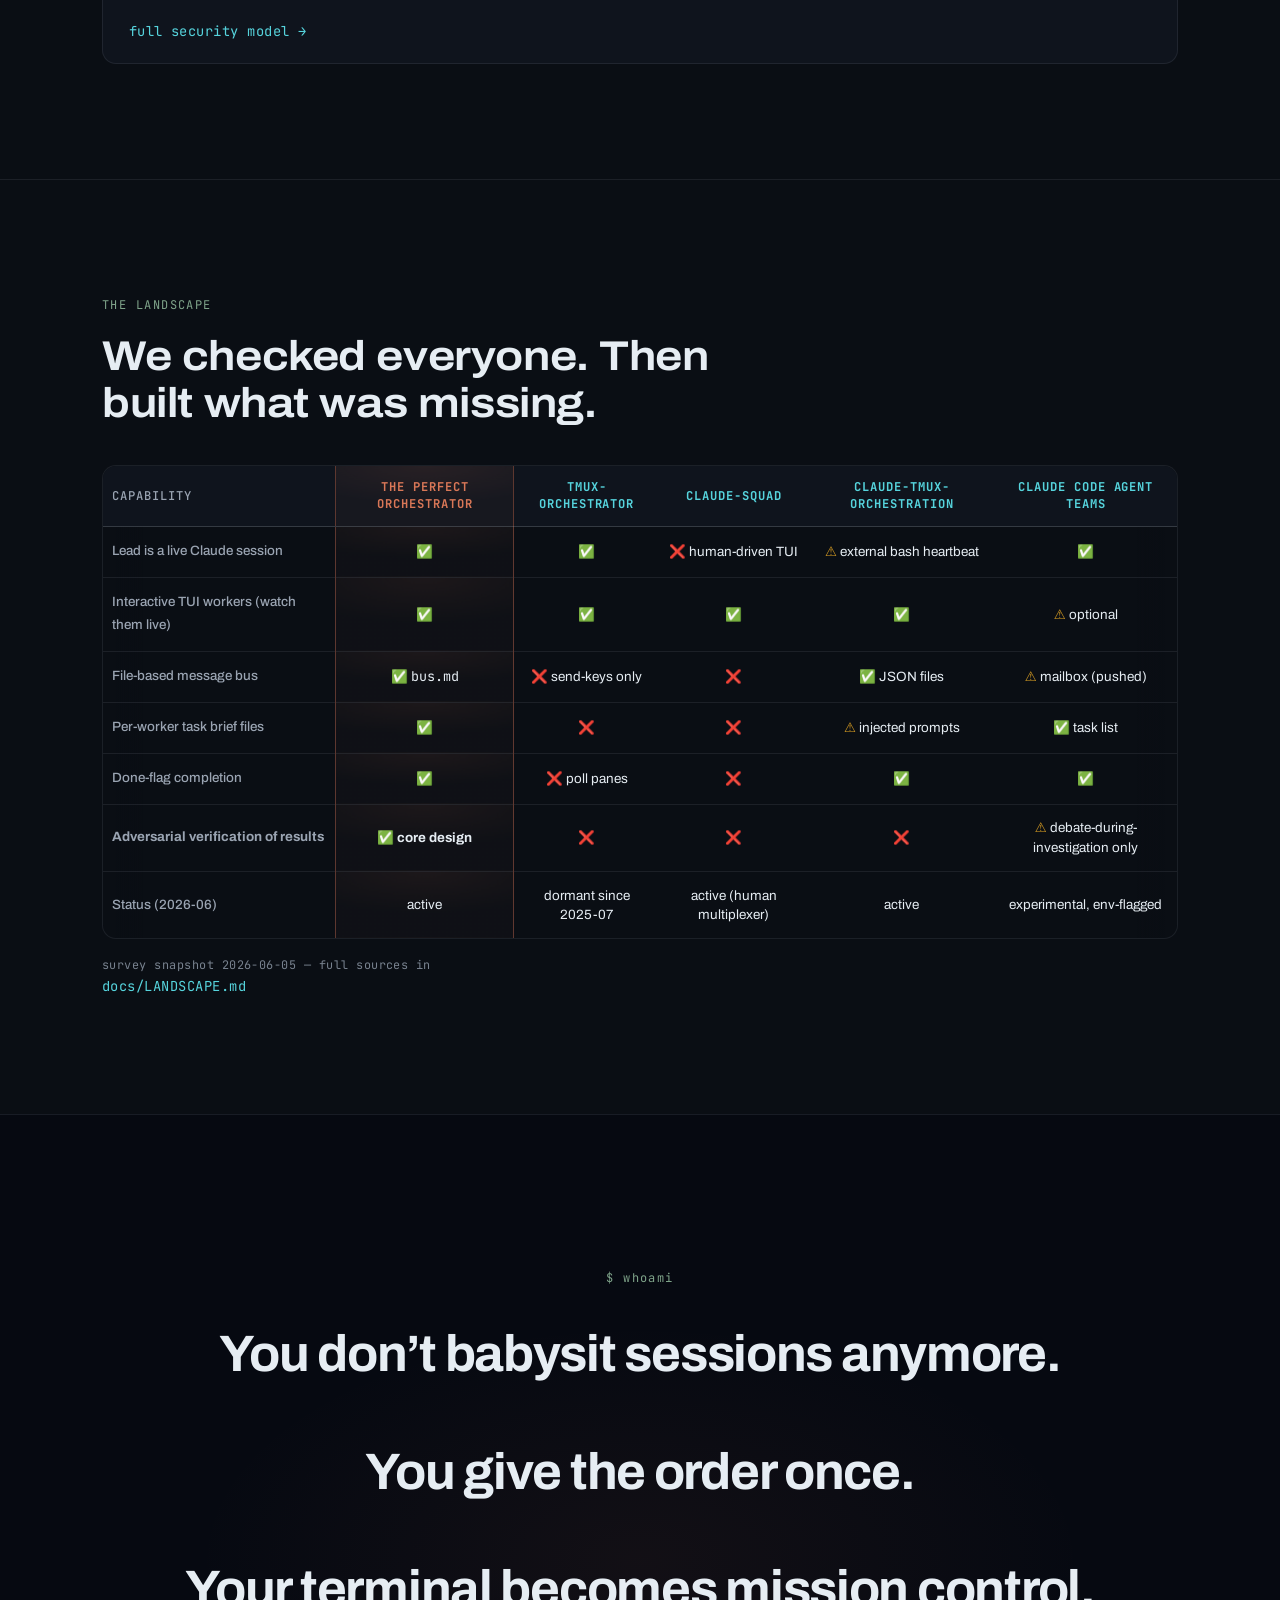
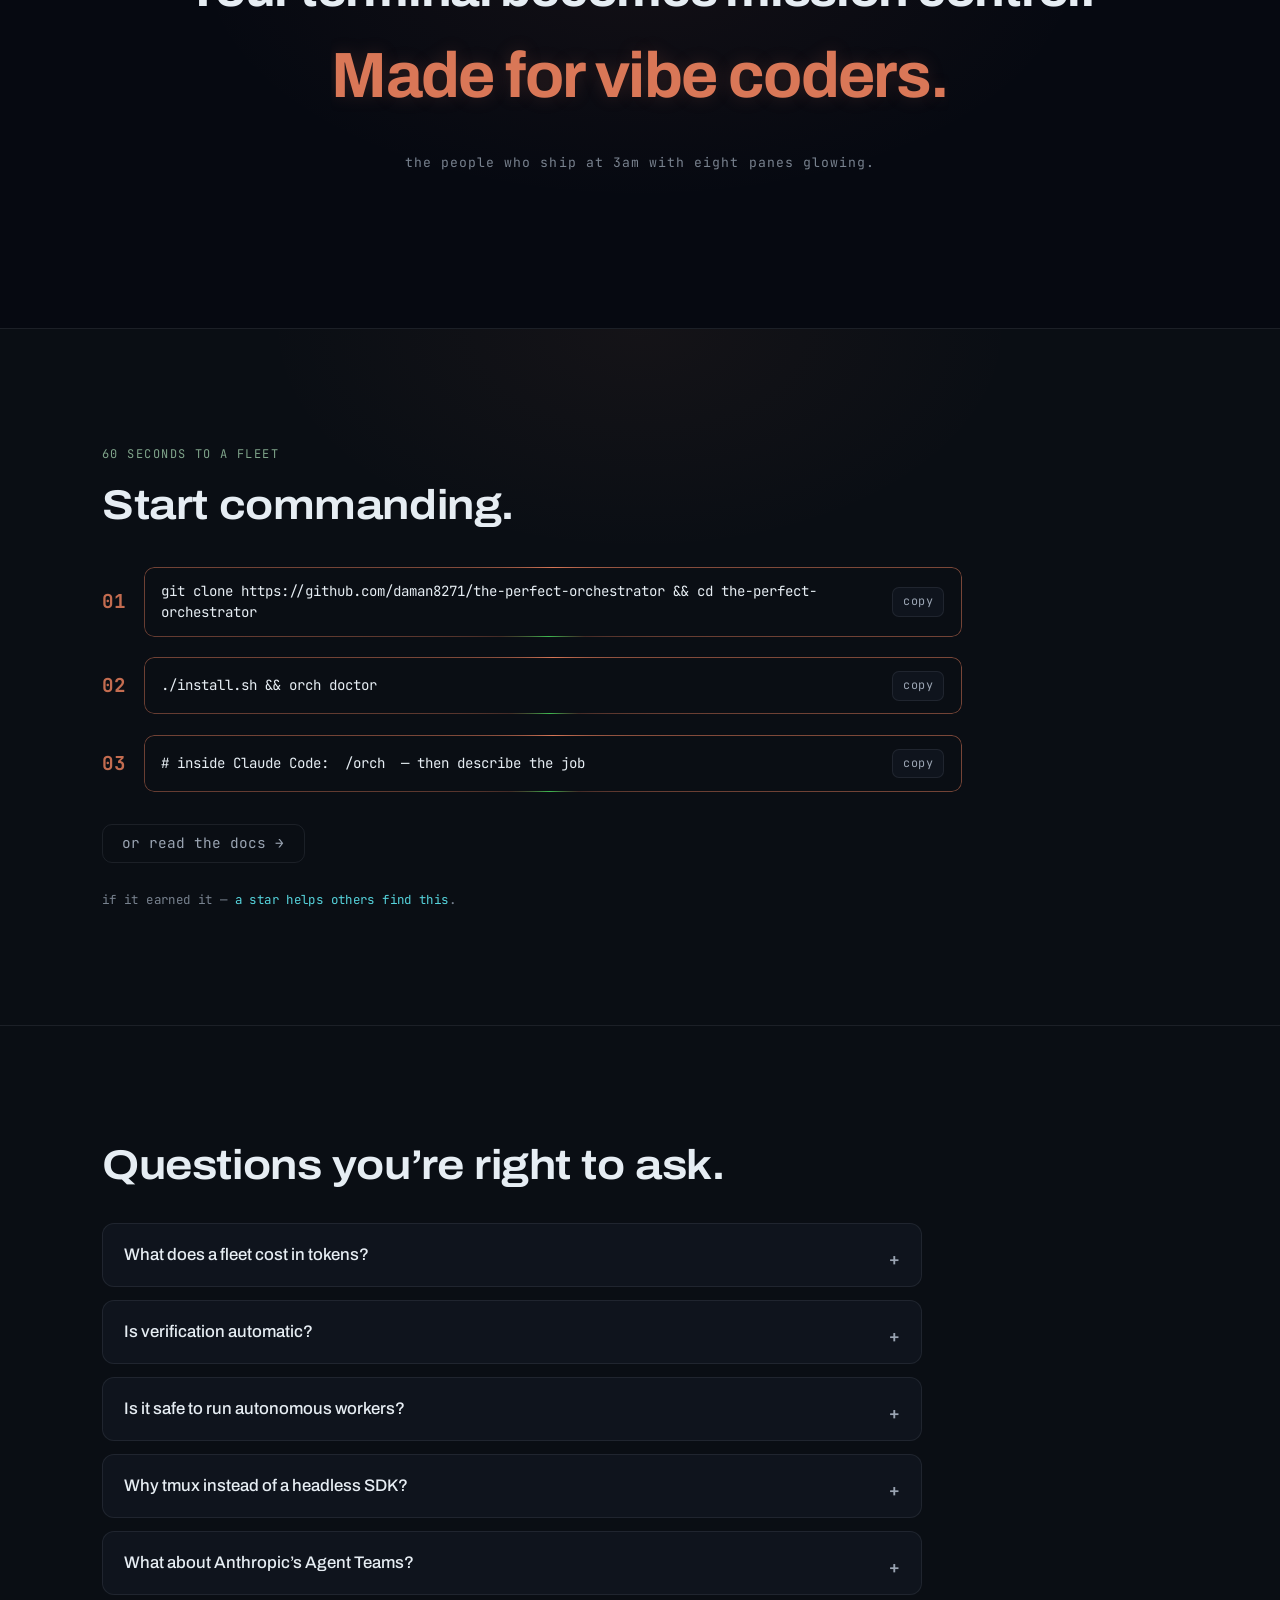
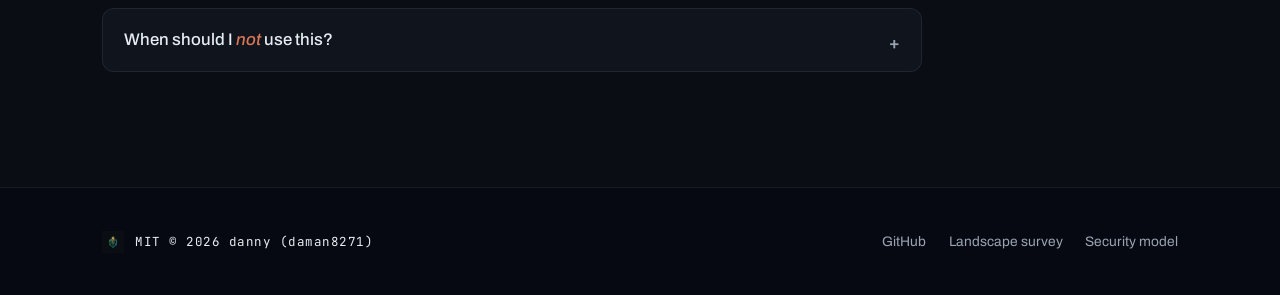
==== commit 74be4f89: "v2 rebrand: Claude clay accent system, Archivo type, fresh-review copy fixes, Remotion hero+verify v" ====
--- a/index.html
+++ b/index.html
@@ -25,7 +25,7 @@
   <link rel="preload" as="image" href="assets/hero-poster.jpg" fetchpriority="high">
   <link rel="preconnect" href="https://fonts.googleapis.com">
   <link rel="preconnect" href="https://fonts.gstatic.com" crossorigin>
-  <link href="https://fonts.googleapis.com/css2?family=Space+Grotesk:wght@300..700&family=JetBrains+Mono:wght@400;700&display=swap" rel="stylesheet">
+  <link href="https://fonts.googleapis.com/css2?family=Archivo:ital,wdth,wght@0,62..125,100..900&family=JetBrains+Mono:wght@400;700&display=swap" rel="stylesheet">
 
   <link rel="stylesheet" href="css/styles.css">
   <script src="js/main.js" defer></script>
@@ -59,9 +59,9 @@
         <video class="hero-video" muted loop playsinline preload="none" poster="assets/hero-poster.jpg" data-video-lazy data-src="assets/video/hero-loop.mp4"></video>
       </div>
       <div class="wrap hero-content">
-        <p class="overline typed">$ MADE FOR VIBE CODERS<span class="caret" aria-hidden="true"></span></p>
-        <h1 class="reveal">Command a fleet of Claude coders. <span class="h1-accent">Trust none of them.</span></h1>
-        <p class="lead reveal">The Perfect Orchestrator turns one Claude Code session into the commander of N autonomous tmux workers — and every result gets adversarially verified by a different worker before it reaches you.</p>
+        <p class="overline typed">$ CLI FLEET ORCHESTRATOR FOR CLAUDE CODE<span class="caret" aria-hidden="true"></span></p>
+        <h1 class="reveal">Command a fleet of Claude coders. <span class="h1-accent">Every result, verified.</span></h1>
+        <p class="lead reveal">The Perfect Orchestrator turns one Claude Code session into the commander of N autonomous tmux workers. Every result gets adversarially verified by a different worker before it reaches you.</p>
         <div class="cta-row reveal">
           <div class="cmd-copy">
             <code>git clone https://github.com/daman8271/the-perfect-orchestrator &amp;&amp; cd the-perfect-orchestrator &amp;&amp; ./install.sh</code>
@@ -91,7 +91,7 @@
           <div class="prose reveal">
             <p>You fan out six agents and walk away. Twenty minutes later: six green checkmarks. Done, done, done — every one of them confident.</p>
             <p>Then you look closer. One rubber-stamped your assumption instead of testing it. One declared victory on code it never ran. One reported &ldquo;all tests pass&rdquo; for a suite that exited before it started.</p>
-            <p>The more agents you run, the less of their work you can personally check. Autonomy without verification isn&rsquo;t speed — it&rsquo;s noise.</p>
+            <p>The more agents you run, the less of their work you can personally check. Autonomy without verification isn&rsquo;t speed. It&rsquo;s noise.</p>
           </div>
           <div class="reveal">
             <div class="terminal">
@@ -105,7 +105,6 @@
               </div>
             </div>
             <p class="term-caption">real pattern. independent eyes kill false positives.</p>
-            <p class="star-ask">If that just sold you — <a href="https://github.com/daman8271/the-perfect-orchestrator" rel="noopener">a star helps other vibe coders find it</a>.</p>
           </div>
         </div>
       </div>
@@ -122,17 +121,17 @@
           <article class="step">
             <span class="step-num">01</span>
             <h3>SPAWN</h3>
-            <p><code>orch spawn audit 6</code> — six full Claude Code sessions bloom in tmux panes. Real TUIs you can watch, not invisible API calls.</p>
+            <p><code>orch spawn audit 6</code> and six full Claude Code sessions bloom in tmux panes. Real TUIs you can watch, not invisible API calls.</p>
           </article>
           <article class="step">
             <span class="step-num">02</span>
             <h3>COMMAND</h3>
-            <p>The lead writes each worker a brief file, dispatches, then <em>watches</em> — reading panes, nudging the ones that drift. The lead is alive, not a cron job.</p>
+            <p>The lead writes each worker a brief file, dispatches, then <em>watches</em>: reading panes, nudging the ones that drift. The lead is alive, not a cron job.</p>
           </article>
           <article class="step">
             <span class="step-num">03</span>
             <h3>VERIFY</h3>
-            <p>Done-flags drop, results land — and a different worker tries to tear each one apart. Survivors get reported. Liars get caught.</p>
+            <p>Done-flags drop, results land. Then a different worker tries to tear each one apart. Survivors get reported. Liars get caught.</p>
           </article>
         </div>
         <div class="terminal reveal">
@@ -155,7 +154,7 @@
         </div>
         <figure class="media reveal">
           <video muted loop playsinline preload="none" width="1920" height="1080" poster="assets/verify-poster.jpg" data-video-lazy data-src="assets/video/verify-loop.mp4"></video>
-          <figcaption class="media-caption">the verification pass, visualized.</figcaption>
+          <figcaption class="media-caption">a real fleet run is coming to this slot — recorded, not rendered.</figcaption>
         </figure>
       </div>
     </section>
@@ -167,11 +166,12 @@
           <p class="overline">TRUST NOTHING</p>
           <h2>The only fleet where workers audit each other.</h2>
         </header>
-        <p class="lead reveal">We surveyed every public Claude-fleet orchestrator we could find (and Anthropic&rsquo;s experimental Agent Teams). Adversarial result-verification existed in none of them — the closest thing, Agent Teams&rsquo; agent debate, argues during investigation, not over results. It exists here, as the core design rule: <em>findings don&rsquo;t count until a different worker has tried to kill them.</em></p>
+        <p class="lead reveal">We surveyed every public Claude-fleet orchestrator we could find (and Anthropic&rsquo;s experimental Agent Teams). Adversarial result-verification existed in none of them. The closest thing, Agent Teams&rsquo; agent debate, argues during investigation, not over results. It exists here, as the core design rule: <em>findings don&rsquo;t count until a different worker has tried to kill them.</em></p>
+        <p class="stats-frame reveal">We ran this page through its own gauntlet: every claim was extracted, and a hostile panel tried to kill each one.</p>
         <div class="stats reveal-stagger">
           <div class="stat">
             <span class="stat-num" data-count="15">15</span>
-            <span class="stat-label">primary sources</span>
+            <span class="stat-label">sources read</span>
           </div>
           <div class="stat">
             <span class="stat-num" data-count="74">74</span>
@@ -179,20 +179,21 @@
           </div>
           <div class="stat">
             <span class="stat-num" data-count="24">24</span>
-            <span class="stat-label">confirmed by adversarial panels</span>
+            <span class="stat-label">confirmed by hostile panels</span>
           </div>
           <div class="stat">
             <span class="stat-num" data-count="1">1</span>
-            <span class="stat-label">refuted and excluded</span>
-          </div>
-        </div>
-        <p class="footnote reveal">the top 25 load-bearing claims went to 3-vote adversarial panels — 24 confirmed, 1 refuted; the rest logged as context.</p>
+            <span class="stat-label">refuted &amp; deleted</span>
+          </div>
+        </div>
+        <p class="footnote reveal">the top 25 load-bearing claims went to 3-vote adversarial panels: 24 confirmed, 1 refuted; the rest logged as context.</p>
+        <p class="dogfood-line reveal">this site was designed, written, and shipped by the very fleet it advertises.</p>
         <p class="reveal"><a class="link-mono" href="https://github.com/daman8271/the-perfect-orchestrator/blob/main/docs/LANDSCAPE.md" rel="noopener">read the full landscape survey →</a></p>
         <figure class="media film-slate reveal">
-          <video controls preload="none" width="1920" height="1080" poster="assets/explainer-poster.jpg" aria-label="Explainer video: the captain analogy" data-video-lazy data-src="assets/video/explainer.mp4">
+          <video controls preload="none" width="1920" height="1080" poster="assets/explainer-poster.jpg" aria-label="Explainer video: how the orchestrator works" data-video-lazy data-src="assets/video/explainer.mp4">
             <track kind="captions" srclang="en" label="English" src="assets/video/explainer.vtt" default>
           </video>
-          <figcaption class="media-caption">the captain doesn&rsquo;t sail every ship — sound on. transcript: &ldquo;one captain. a fleet of coders. and nobody&rsquo;s report goes unchecked.&rdquo;</figcaption>
+          <figcaption class="media-caption">how it works, in 30 seconds — sound on.</figcaption>
         </figure>
       </div>
     </section>
@@ -204,16 +205,16 @@
           <p class="overline">THE HARNESS</p>
           <h2>Seven commands. Zero ceremony.</h2>
         </header>
-        <div class="cmd-grid reveal-stagger">
+        <div class="cmd-grid cmd-grid--compact reveal-stagger">
           <div class="cmd-row">
             <code class="cmd-name">orch spawn</code>
             <code class="cmd-args">&lt;session&gt; &lt;N&gt; [workdir]</code>
-            <p class="cmd-desc">Boot a fleet: N tiled Claude Code worker panes plus a shared workspace — bus, briefs, results, done-flags.</p>
+            <p class="cmd-desc">Boot a fleet: N tiled Claude Code worker panes plus a shared workspace of bus, briefs, results, done-flags.</p>
           </div>
           <div class="cmd-row">
             <code class="cmd-name">orch send</code>
             <code class="cmd-args">&lt;session&gt; &lt;n&gt; &lt;msg&gt;</code>
-            <p class="cmd-desc">Type a single-line prompt into worker n. Newline submits — use <code>--file</code> for full briefs.</p>
+            <p class="cmd-desc">Type a single-line prompt into worker n. Newline submits; use <code>--file</code> for full briefs.</p>
           </div>
           <div class="cmd-row">
             <code class="cmd-name">orch read</code>
@@ -223,7 +224,7 @@
           <div class="cmd-row">
             <code class="cmd-name">orch status</code>
             <code class="cmd-args">[session]</code>
-            <p class="cmd-desc">List fleets — or one fleet&rsquo;s panes, done-flags, and bus tail.</p>
+            <p class="cmd-desc">List fleets, or one fleet&rsquo;s panes, done-flags, and bus tail.</p>
           </div>
           <div class="cmd-row">
             <code class="cmd-name">orch kill</code>
@@ -235,12 +236,8 @@
             <code class="cmd-args"></code>
             <p class="cmd-desc">Dependency check plus the allow-rules your lead session needs.</p>
           </div>
-          <div class="cmd-row">
-            <code class="cmd-name">orch worker</code>
-            <code class="cmd-args">&lt;workdir&gt;</code>
-            <p class="cmd-desc">(internal) Runs one worker — what every tmux pane actually executes.</p>
-          </div>
-        </div>
+        </div>
+        <p class="footnote reveal">(+ <code>orch worker</code> — internal: what spawn runs inside each pane)</p>
       </div>
     </section>
 
@@ -250,7 +247,7 @@
         <header class="reveal">
           <p class="overline">LEARNED IN PRODUCTION</p>
           <h2>Patterns with scar tissue.</h2>
-          <p class="lead">These came from running real fleets on real revenue work — multi-platform price-intelligence ops, cross-module sweeps — not from demos.</p>
+          <p class="lead">This page practices it: a 4-worker fleet built v1 in one evening. An 8-agent panel then filed 38 findings, each adversarially verified before a fix shipped. The launch survey tested 25 claims; 24 confirmed, 1 refuted and deleted.</p>
         </header>
         <div class="cards reveal-stagger">
           <article class="pattern-card">
@@ -274,6 +271,15 @@
             <p>For high stakes: round one audits, round two adversarially refutes, round three confirms the survivors.</p>
           </article>
         </div>
+        <aside class="security-strip reveal" aria-label="Security model summary">
+          <p class="overline">BLAST RADIUS</p>
+          <ul class="security-points">
+            <li><code>rm</code> is not allowlisted — destructive deletes still need approval</li>
+            <li>workers get an isolated config dir — your hooks and history untouched</li>
+            <li>workers never push — the lead reviews every commit</li>
+          </ul>
+          <p class="footnote"><a class="link-mono" href="https://github.com/daman8271/the-perfect-orchestrator/blob/main/SECURITY.md" rel="noopener">full security model →</a></p>
+        </aside>
       </div>
     </section>
 
@@ -366,9 +372,9 @@
         <h2 class="sr-only">Made for vibe coders</h2>
         <p class="overline">$ whoami</p>
         <div class="manifesto reveal-stagger">
-          <p class="m-line">You don&rsquo;t write every line anymore.</p>
-          <p class="m-line">You command the ones who do.</p>
-          <p class="m-line">Your terminal is a bridge, not a desk.</p>
+          <p class="m-line">You don&rsquo;t babysit sessions anymore.</p>
+          <p class="m-line">You give the order once.</p>
+          <p class="m-line">Your terminal becomes mission control.</p>
           <p class="m-line m-accent">Made for vibe coders.</p>
         </div>
         <p class="manifesto-sub reveal">the people who ship at 3am with eight panes glowing.</p>
@@ -403,6 +409,7 @@
           </li>
         </ol>
         <p class="reveal"><a class="btn btn-ghost" href="https://github.com/daman8271/the-perfect-orchestrator/tree/main/docs" rel="noopener">or read the docs →</a></p>
+        <p class="star-quiet reveal">if it earned it — <a href="https://github.com/daman8271/the-perfect-orchestrator" rel="noopener">a star helps others find this</a>.</p>
       </div>
     </section>
 
@@ -415,23 +422,23 @@
         <div class="accordion reveal-stagger">
           <details>
             <summary>What does a fleet cost in tokens?</summary>
-            <p>Workers are full Claude Code sessions on your existing plan — no API-key markup, no middleman. A 4-worker audit consumes roughly what 4 interactive sessions would, so size fleets to the work: spin up six workers for a cross-module sweep, not for a one-file fix.</p>
+            <p>Workers are full Claude Code sessions on your existing plan: no API-key markup, no middleman. A 4-worker audit consumes roughly what 4 interactive sessions would, so size fleets to the work: spin up six workers for a cross-module sweep, not for a one-file fix.</p>
           </details>
           <details>
             <summary>Is verification automatic?</summary>
-            <p>It&rsquo;s step 8 of the lead&rsquo;s protocol, not an optional extra: before reporting, the lead has a <em>different</em> worker try to refute each result, and signs off only on the survivors. The <code>/orch</code> skill bakes the loop in — spawn, brief, monitor, collect, <strong>verify, then report</strong>. A first-class <code>orch verify</code> command (auto-spawned refuters per done-flag) is on the roadmap.</p>
+            <p>It&rsquo;s step 8 of the lead&rsquo;s protocol, not an optional extra: before reporting, the lead has a <em>different</em> worker try to refute each result, and signs off only on the survivors. The <code>/orch</code> skill bakes the loop in: spawn, brief, monitor, collect, <strong>verify, then report</strong>. A first-class <code>orch verify</code> command (auto-spawned refuters per done-flag) is on the roadmap.</p>
           </details>
           <details>
             <summary>Is it safe to run autonomous workers?</summary>
-            <p>Workers run in auto mode with a generous allowlist — git, node, python, file edits, network fetches. That power is deliberate, and so are the limits: <code>rm</code> is <em>not</em> allowlisted, so destructive deletes still hit the permission classifier instead of running blind. Workers share your Claude credentials but get an isolated config dir — your hooks, history, and settings are untouched. Run fleets on a VPS or in a container, in repos you can <code>git reset</code>.</p>
+            <p>Workers run in auto mode with a generous allowlist: git, node, python, file edits, network fetches. That power is deliberate, and so are the limits: <code>rm</code> is <em>not</em> allowlisted, so destructive deletes still hit the permission classifier instead of running blind. Workers share your Claude credentials but get an isolated config dir — your hooks, history, and settings are untouched. Run fleets on a VPS or in a container, in repos you can <code>git reset</code>.</p>
           </details>
           <details>
             <summary>Why tmux instead of a headless SDK?</summary>
-            <p>Observability is the feature. Every worker is a real TUI in a real pane — you can watch it think, catch it stalling, and nudge it mid-task. Headless API calls hide exactly the behavior you most need to see when you&rsquo;re trusting agents with real work.</p>
+            <p>Observability is the feature. Every worker is a real TUI in a real pane. You can watch it think, catch it stalling, and nudge it mid-task. Headless API calls hide exactly the behavior you most need to see when you&rsquo;re trusting agents with real work.</p>
           </details>
           <details>
             <summary>What about Anthropic&rsquo;s Agent Teams?</summary>
-            <p>Agent Teams is experimental and gated behind an env flag. The Perfect Orchestrator runs today on stock Claude Code with no experimental flags — and adds the adversarial verification layer Agent Teams doesn&rsquo;t have. A compatibility layer is on the roadmap.</p>
+            <p>Agent Teams is experimental and gated behind an env flag. The Perfect Orchestrator runs today on stock Claude Code with no experimental flags, and it adds the adversarial verification layer Agent Teams doesn&rsquo;t have. A compatibility layer is on the roadmap.</p>
           </details>
           <details>
             <summary>When should I <em>not</em> use this?</summary>
@@ -449,7 +456,6 @@
         <img src="assets/logo.png" alt="The Perfect Orchestrator logo" width="24" height="24">
         <span>MIT © 2026 danny (daman8271)</span>
       </p>
-      <p class="footer-note">this site was designed, written, and shipped by the very fleet it advertises.</p>
       <ul class="footer-links">
         <li><a href="https://github.com/daman8271/the-perfect-orchestrator" rel="noopener">GitHub</a></li>
         <li><a href="https://github.com/daman8271/the-perfect-orchestrator/blob/main/docs/LANDSCAPE.md" rel="noopener">Landscape survey</a></li>
--- a/css/styles.css
+++ b/css/styles.css
@@ -1,23 +1,47 @@
 /* ============================================================================
    THE PERFECT ORCHESTRATOR — design system
    Single stylesheet. No frameworks, no imports.
-   Contract: DESIGN-BRIEF.md §3 + bus.md [W1] structural classes + lead updates
-   (Space Grotesk body, --amber #e3b341, --cyan #56d4dd, --bg-void band).
+   Contract: DESIGN-BRIEF.md §3 + bus.md [W1] structural classes + LEAD UPDATE 2
+   (Archivo display/body, Claude clay --accent #d97757 per orange-spec.md,
+   --cyan #56d4dd, --bg-void band. Orange commands, green verifies, red refutes.)
    ========================================================================== */
 
-/* ---- 1. Tokens (brief §1 + lead update) ----------------------------------- */
+/* ---- 1. Tokens (brief §1 + LEAD UPDATE 2: clay rebrand per orange-spec.md) -- */
 :root {
   --bg:        #0a0e14;   /* section base — darker than GitHub dark */
   --bg-void:   #060911;   /* page body + #vibe band — the deep end */
   --bg-raised: #0f141d;   /* cards, terminal chrome */
   --bg-glass:  rgba(15,20,29,.72);
-  --line:      rgba(63,185,80,.14);   /* hairline borders, green-tinted */
-  --line-hot:  rgba(63,185,80,.38);
-  --green:     #3fb950;   /* terminal green — primary accent */
-  --green-hi:  #56d364;
-  --cyan:      #56d4dd;   /* secondary accent, links/hovers */
-  --amber:     #e3b341;   /* flagship gold — the LEAD color, CTAs */
-  --red:       #f85149;   /* REFUTED */
+
+  /* hairlines: neutral slate (was green-tinted — green demoted to semantics) */
+  --line:      rgba(148,158,172,.13);
+  --line-hot:  rgba(148,158,172,.30);
+
+  /* ACCENT — Claude clay. #D97757 = --swatch--clay (anthropic.com),
+     --color-clay (claude.com). Verified 2026-06-06. */
+  --accent:        #d97757;
+  --accent-hi:     #f59575;            /* CLI "claudeShimmer" — hover/bright tier */
+  --accent-deep:   #c6613f;            /* --color-clay-hover — fills, pressed, hairlines */
+  --accent-rgb:    217,119,87;
+  --glow-accent:    0 0 26px rgba(var(--accent-rgb), .28);
+  --glow-accent-lg: 0 0 38px rgba(var(--accent-rgb), .55), 0 0 90px rgba(var(--accent-rgb), .25);
+
+  /* legacy aliases — every existing var(--amber*) consumer converts in one move */
+  --amber:     var(--accent);
+  --amber-rgb: var(--accent-rgb);
+
+  /* GREEN — demoted to terminal/verified semantics only */
+  --green:      #3fb950;   /* $ prompts, caret, ✓, stat numbers */
+  --green-hi:   #56d364;   /* VERIFIED / CONFIRMED verdicts */
+  --green-mute: #7fa48a;   /* ambient terminal flavor (overlines) — 6.7–7.2:1, 12px-safe */
+  --green-rgb:  63,185,80;
+
+  --cyan:      #56d4dd;    /* links */
+  --cyan-hi:   #7ce0e8;    /* link hover (was green-hi) */
+  --cyan-rgb:  86,212,221;
+  --red:       #f85149;    /* REFUTED */
+  --warn:      #d29922;    /* table ~ glyphs ONLY — keeps "partial" distinct from brand */
+
   --ink:       #e6edf3;   /* primary text */
   --ink-mute:  #9aa4b2;   /* secondary text */
   --ink-faint: #78828f;   /* captions, meta — QA: ≥4.5:1 on all three backgrounds (was #58616e @ ~3:1) */
@@ -25,18 +49,16 @@
 
 /* non-color system tokens */
 :root {
-  --font-display: "Space Grotesk", system-ui, sans-serif;
-  --font-body:    "Space Grotesk", system-ui, sans-serif;  /* lead update: Inter dropped */
+  /* LEAD UPDATE 2: Space Grotesk OUT — Archivo variable (wght+wdth) in.
+     Headlines ride the width axis (112%); JetBrains Mono unchanged. */
+  --font-display: "Archivo", system-ui, sans-serif;
+  --font-body:    "Archivo", system-ui, sans-serif;
   --font-mono:    "JetBrains Mono", ui-monospace, "SF Mono", Menlo, monospace;
   --radius:       14px;
   --radius-sm:    10px;
   --wrap:         1140px;
   --ease-out:     cubic-bezier(.2,.7,.2,1);
   --nav-h:        64px;
-  /* amber/cyan as raw channels for alpha mixes */
-  --amber-rgb:    227,179,65;
-  --cyan-rgb:     86,212,221;
-  --green-rgb:    63,185,80;
 }
 
 /* conic-gradient border angle (animatable) */
@@ -75,11 +97,11 @@
 button { background: none; border: none; cursor: pointer; }
 
 a { color: var(--cyan); text-decoration: none; }
-a:hover { color: var(--green-hi); }
+a:hover { color: var(--cyan-hi); }   /* links brighten in their own hue */
 
 ul, ol { padding-left: 1.2em; }
 
-::selection { background: rgba(var(--amber-rgb), .3); color: var(--ink); }
+::selection { background: rgba(var(--accent-rgb), .3); color: var(--ink); }  /* ink on 30% clay: 10.57:1 */
 
 :focus-visible {
   outline: 2px solid var(--cyan);
@@ -125,21 +147,29 @@
   text-wrap: balance;
 }
 
+/* Archivo's real width axis: slightly expanded headlines = mission-control
+   character (lead cap: ≤115%). Archivo needs less negative tracking than
+   Space Grotesk did. */
+h1, h2 { font-stretch: 112%; }
+
 h1 {
   font-size: clamp(2.6rem, 6vw, 4.6rem);
-  letter-spacing: -0.03em;
+  font-weight: 680;
+  letter-spacing: -0.015em;
 }
 
 h2 {
   font-size: clamp(1.9rem, 3.5vw, 2.6rem);
-  letter-spacing: -0.02em;
+  font-weight: 660;
+  letter-spacing: -0.01em;
   margin-bottom: 1.1rem;
 }
 
 h3 {
   font-size: 1.18rem;
   font-weight: 500;
-  letter-spacing: -0.01em;
+  font-stretch: 100%;
+  letter-spacing: -0.005em;
 }
 
 p { max-width: 62ch; }
@@ -148,7 +178,8 @@
 
 code, kbd, pre { font-family: var(--font-mono); }
 
-/* lead update: eyebrow = JetBrains Mono 12px uppercase ls .12em green */
+/* lead update: eyebrow = JetBrains Mono 12px uppercase ls .12em
+   (clay rebrand: muted green — terminal flavor that doesn't compete) */
 .overline {
   display: block;
   font-family: var(--font-mono);
@@ -156,7 +187,7 @@
   font-weight: 400;
   text-transform: uppercase;
   letter-spacing: 0.12em;
-  color: var(--green);
+  color: var(--green-mute);
   margin-bottom: 1.1rem;
 }
 
@@ -214,15 +245,18 @@
 }
 .btn:hover { transform: translateY(-1px); }
 
+/* primary CTA — Claude clay (always dark text on clay fills, never white) */
+.btn-accent,
 .btn-amber {
-  border-color: rgba(var(--amber-rgb), .55);
-  color: var(--amber);
-}
+  border-color: rgba(var(--accent-rgb), .55);
+  color: var(--accent);
+}
+.btn-accent:hover,
 .btn-amber:hover {
-  background: var(--amber);
-  border-color: var(--amber);
+  background: var(--accent);
+  border-color: var(--accent);
   color: #0a0e14;
-  box-shadow: 0 0 26px rgba(var(--amber-rgb), .22);
+  box-shadow: var(--glow-accent);
 }
 
 .btn-ghost {
@@ -232,6 +266,7 @@
 .btn-ghost:hover {
   border-color: var(--line-hot);
   color: var(--ink);
+  background: rgba(148,158,172,.05);
 }
 
 /* ---- 7. Sticky glass nav ----------------------------------------------------------- */
@@ -276,7 +311,7 @@
   white-space: nowrap;
 }
 .brand img { width: 28px; height: 28px; }
-.brand:hover { color: var(--green-hi); }
+.brand:hover { color: var(--accent-hi); }   /* the brand hovers brand-colored */
 
 .nav-links {
   display: flex;
@@ -286,12 +321,27 @@
   padding: 0;
 }
 .nav-links a:not(.btn) {
+  position: relative;
   font-size: .9rem;
   font-weight: 500;
   color: var(--ink-mute);
+  white-space: nowrap;   /* "How it works" must never wrap to two lines */
   transition: color .2s var(--ease-out);
 }
 .nav-links a:not(.btn):hover { color: var(--ink); }
+/* clay underline sweeps in left→right */
+.nav-links a:not(.btn)::after {
+  content: "";
+  position: absolute;
+  left: 0;
+  right: 100%;
+  bottom: -7px;
+  height: 1px;
+  background: var(--accent);
+  transition: right .25s var(--ease-out);
+}
+.nav-links a:not(.btn):hover::after,
+.nav-links a:not(.btn):focus-visible::after { right: 0; }
 
 /* ---- 8. Hero -------------------------------------------------------------------------- */
 #hero {
@@ -335,7 +385,7 @@
       rgba(10,14,20,.42) 38%,
       rgba(10,14,20,.8) 72%,
       var(--bg) 100%),
-    radial-gradient(120% 70% at 50% 110%, rgba(var(--green-rgb),.08), transparent 60%);
+    radial-gradient(120% 70% at 50% 110%, rgba(var(--accent-rgb),.07), transparent 60%);
 }
 #hero::before { z-index: 0; }          /* only the .hero-media::after sits over video */
 
@@ -353,7 +403,8 @@
 .h1-accent {
   display: block;
   font-style: normal;
-  color: var(--amber);
+  color: var(--accent);
+  text-shadow: 0 2px 24px rgba(0,0,0,.35);   /* scrim insurance over video */
 }
 
 #hero .lead { margin-bottom: 2.2rem; }
@@ -384,7 +435,9 @@
   padding: .42em 1em;
   background: rgba(15,20,29,.5);
   white-space: nowrap;
-}
+  transition: border-color .25s var(--ease-out), color .25s var(--ease-out);
+}
+.chip:hover { border-color: var(--line-hot); color: var(--ink); }
 
 /* scroll cue */
 .scroll-cue {
@@ -406,6 +459,10 @@
 
 /* typed-in overline + caret */
 .typed { white-space: nowrap; }
+/* the LEAD-UPDATE-3 eyebrow is 40ch — must wrap on tiny phones (360: 378>360) */
+@media (max-width: 400px) {
+  .typed { white-space: normal; }
+}
 .caret {
   display: inline-block;
   width: .6ch;
@@ -441,9 +498,11 @@
   inset: 0;
   border-radius: inherit;
   padding: 1px;
+  /* orange-led ring with one green pulse — command box wears the command
+     color; green is the live tick */
   background: conic-gradient(from var(--cc-angle),
-    var(--amber), var(--green) 35%, rgba(var(--green-rgb),.25) 55%,
-    var(--green) 70%, var(--amber) 100%);
+    var(--accent), rgba(var(--accent-rgb),.28) 38%, var(--green) 52%,
+    rgba(var(--accent-rgb),.28) 66%, var(--accent) 100%);
   -webkit-mask: linear-gradient(#000 0 0) content-box, linear-gradient(#000 0 0);
   -webkit-mask-composite: xor;
           mask: linear-gradient(#000 0 0) content-box, linear-gradient(#000 0 0);
@@ -529,6 +588,8 @@
   line-height: 1.75;
   overflow-x: auto;
   min-height: 3em;
+  scrollbar-width: thin;
+  scrollbar-color: rgba(148,158,172,.35) transparent;
 }
 
 /* terminal line grammar.
@@ -539,7 +600,7 @@
 .t-line.t-bus { color: rgba(var(--cyan-rgb), .82); }
 .t-line.t-out { color: var(--ink-mute); }
 .t-prompt  { color: var(--green); }
-.t-confirm { color: var(--amber); font-weight: 700; }
+.t-confirm { color: var(--green-hi); font-weight: 700; }  /* verdicts are green/red, never brand */
 .t-refute  { color: var(--red);   font-weight: 700; }
 .t-ok      { color: var(--green-hi); }
 
@@ -561,16 +622,16 @@
 #problem .terminal .t-refute,
 #problem .terminal .t-line.t-refuted { color: var(--red); }
 
-/* quiet star ask under the terminal */
-.star-ask {
-  margin-top: 1.1rem;
+/* quiet star ask — single instance, end of #start (LEAD-UPDATE-3 §1) */
+.star-quiet {
+  margin-top: 1.6rem;
   font-family: var(--font-mono);
   font-size: .78rem;
   letter-spacing: .03em;
   color: var(--ink-faint);
 }
-.star-ask a { color: var(--cyan); }
-.star-ask a:hover { color: var(--green-hi); }
+.star-quiet a { color: var(--cyan); }
+.star-quiet a:hover { color: var(--cyan-hi); }
 
 /* ---- 12. #how — steps + demo terminal + media ------------------------------------------------ */
 .steps {
@@ -593,7 +654,7 @@
 }
 .step:hover {
   border-color: var(--line-hot);
-  box-shadow: 0 0 34px rgba(var(--green-rgb), .07);
+  box-shadow: 0 10px 34px rgba(0,0,0,.45);   /* neutral lift, no green glow */
   transform: translateY(-2px);
 }
 
@@ -602,7 +663,7 @@
   font-family: var(--font-mono);
   font-size: clamp(1.8rem, 3vw, 2.3rem);
   font-weight: 700;
-  color: var(--amber);
+  color: var(--accent);
   opacity: .9;
   line-height: 1;
   margin-bottom: .9rem;
@@ -619,9 +680,10 @@
 }
 .step p { font-size: .95rem; color: var(--ink-mute); }
 .step code {
+  /* inline command chips — commands are the lead's vocabulary: clay */
   font-size: .85em;
-  color: var(--green);
-  background: rgba(var(--green-rgb), .08);
+  color: var(--accent);
+  background: rgba(var(--accent-rgb), .08);
   border: 1px solid var(--line);
   border-radius: 6px;
   padding: .1em .45em;
@@ -661,8 +723,8 @@
   transition: border-color .25s var(--ease-out), box-shadow .25s var(--ease-out);
 }
 .film-slate:hover {
-  border-color: rgba(var(--amber-rgb), .4);
-  box-shadow: 0 0 36px rgba(var(--amber-rgb), .08);
+  border-color: rgba(var(--accent-rgb), .4);
+  box-shadow: 0 0 36px rgba(var(--accent-rgb), .10);
 }
 .film-slate video {
   border: none;
@@ -676,8 +738,19 @@
   position: absolute;
   inset: 0;
   pointer-events: none;
-  background: radial-gradient(46% 50% at 50% 8%, rgba(var(--amber-rgb), .06), transparent 70%);
-}
+  /* #verify keeps the GREEN halo — verification is green's home turf */
+  background: radial-gradient(46% 50% at 50% 8%, rgba(var(--green-rgb), .05), transparent 70%);
+}
+
+/* framing line above the stats — the gauntlet setup (LEAD-UPDATE-3 §2).
+   Lead spec: lead-style line. */
+.stats-frame {
+  margin-top: 1.6rem;
+  font-size: 1.14rem;
+  color: var(--ink-mute);
+  max-width: 62ch;
+}
+.stats-frame + .stats { margin-block-start: 1.8rem; }
 
 .stats {
   display: grid;
@@ -716,13 +789,29 @@
   color: var(--ink-mute);   /* QA: these captions carry the data — readable tier */
 }
 
+/* the dogfood confession — best trust line we own, promoted from the footer
+   (LEAD-UPDATE-3 §3). Lead spec: PRESENCE — mono, clay, centered, generous
+   margin. NOT footer-grey. */
+.dogfood-line {
+  margin-block: 2.8rem 1rem;
+  margin-inline: auto;
+  text-align: center;
+  font-family: var(--font-mono);
+  font-size: .95rem;
+  letter-spacing: .03em;
+  line-height: 1.65;
+  color: var(--accent);   /* clay on --bg: 6.2:1 */
+  max-width: none;        /* single line at desktop; wraps naturally on phones */
+  text-wrap: balance;
+}
+
 /* cyan mono inline links (landscape survey, read-the-docs) */
 .link-mono {
   font-family: var(--font-mono);
   font-size: .86rem;
   color: var(--cyan);
 }
-.link-mono:hover { color: var(--green-hi); }
+.link-mono:hover { color: var(--cyan-hi); }
 
 /* ---- 14. #commands — cmd-grid ------------------------------------------------------------------- */
 .cmd-grid {
@@ -745,16 +834,17 @@
 .cmd-row:first-child { border-top: none; }
 .cmd-row:hover {
   border-color: var(--line-hot);
-  background: rgba(var(--green-rgb), .035);
+  background: rgba(148,158,172,.04);
 }
 /* descriptions span the full row — 2-col grid with 3 children otherwise
    auto-places desc into the narrow name column (QA-verified dead space) */
 .cmd-desc { grid-column: 1 / -1; }
 
 .cmd-name {
+  /* slash-commands are the lead's vocabulary — clay */
   font-family: var(--font-mono);
   font-size: .92rem;
-  color: var(--green);
+  color: var(--accent);
   white-space: nowrap;
   overflow-x: auto;
   scrollbar-width: none;
@@ -765,6 +855,25 @@
   color: var(--ink-mute);
   max-width: none;
 }
+
+/* compact variant (LEAD-UPDATE-3 §4): two-column reference card at desktop —
+   name+args on one line, desc tucked under. Mobile stays the 1-col stack. */
+@media (min-width: 900px) {
+  .cmd-grid--compact { display: grid; grid-template-columns: 1fr 1fr; }
+  .cmd-grid--compact .cmd-row {
+    display: block;
+    padding: 1.05rem 1.4rem 1.1rem;
+  }
+  /* row-major auto-placement: even children form the right column */
+  .cmd-grid--compact .cmd-row:nth-child(even) { border-left: 1px solid var(--line); }
+  .cmd-grid--compact .cmd-row:nth-child(2) { border-top: none; }
+  .cmd-grid--compact .cmd-name { display: inline; margin-right: .55em; overflow: visible; }
+  .cmd-grid--compact .cmd-args { display: inline; font-size: .8rem; }
+  .cmd-grid--compact .cmd-desc { margin-top: .4rem; font-size: .9rem; }
+}
+
+/* the orch-worker footnote sits tight under the grid */
+#commands .footnote { margin-top: .9rem; }
 
 /* ---- 15. #patterns — cards ------------------------------------------------------------------------ */
 .cards {
@@ -786,7 +895,7 @@
 }
 .pattern-card:hover {
   border-color: var(--line-hot);
-  box-shadow: 0 0 34px rgba(var(--green-rgb), .08), 0 10px 30px rgba(0,0,0,.35);
+  box-shadow: 0 10px 30px rgba(0,0,0,.35);
   transform: translateY(-3px);
 }
 
@@ -797,6 +906,44 @@
   color: var(--ink);
 }
 .pattern-card p { font-size: .94rem; color: var(--ink-mute); }
+
+/* security strip — quiet aside panel, end of #patterns (LEAD-UPDATE-3 §5) */
+.security-strip {
+  margin-top: 2.6rem;
+  padding: 1.5rem 1.6rem 1.25rem;
+  background: var(--bg-raised);
+  border: 1px solid var(--line);
+  border-radius: var(--radius);
+}
+.security-strip .overline {
+  color: var(--accent);   /* BLAST RADIUS reads in clay — command voice */
+  margin-bottom: .9rem;
+}
+.security-points {
+  list-style: none;
+  padding: 0;
+  display: grid;
+  gap: .55rem 2rem;
+  font-size: .92rem;
+  color: var(--ink-mute);
+}
+.security-points li {
+  position: relative;
+  padding-left: 1.15em;
+}
+.security-points li::before {
+  content: "▸";
+  position: absolute;
+  left: 0;
+  color: var(--ink-faint);
+}
+.security-points code { font-size: .88em; color: var(--ink); }
+.security-strip .footnote { margin-top: 1.1rem; }
+
+/* wide screens: the three points read as an actual strip */
+@media (min-width: 900px) {
+  .security-points { grid-template-columns: repeat(3, minmax(0, 1fr)); }
+}
 
 /* ---- 16. #compare — table --------------------------------------------------------------------------- */
 .table-wrap {
@@ -804,9 +951,23 @@
   overflow-x: auto;
   max-height: 78vh;
   overflow-y: auto;
+  scrollbar-width: thin;
+  scrollbar-color: rgba(148,158,172,.35) transparent;
   border: 1px solid var(--line);
   border-radius: var(--radius);
   -webkit-overflow-scrolling: touch;
+  /* scroll affordance: edge shadows that self-hide at the ends.
+     "local" cover layers travel with the content and mask the fixed
+     shadows when the matching edge is reached — pure CSS, no JS. */
+  background-image:
+    linear-gradient(90deg,  var(--bg) 30%, rgba(10,14,20,0)),
+    linear-gradient(270deg, var(--bg) 30%, rgba(10,14,20,0)),
+    radial-gradient(farthest-side at 0 50%,   rgba(0,0,0,.5), transparent),
+    radial-gradient(farthest-side at 100% 50%, rgba(0,0,0,.5), transparent);
+  background-position: left center, right center, left center, right center;
+  background-size: 40px 100%, 40px 100%, 16px 100%, 16px 100%;
+  background-repeat: no-repeat;
+  background-attachment: local, local, scroll, scroll;
 }
 
 #compare table {
@@ -815,20 +976,23 @@
   border-collapse: collapse;
   font-size: .84rem;       /* 6 columns must fit the 1140 wrap on desktop */
 }
-#compare th, #compare td { padding-inline: .65rem; }
 .t-line.t-cmd::first-letter { color: var(--green); }  /* the $ prompt on typed lines */
 
 #compare th,
 #compare td {
-  padding: .85rem .6rem;
+  padding: .85rem .55rem;
   text-align: center;
   border-top: 1px solid var(--line);
   white-space: nowrap;
 }
-/* column headers may wrap — six columns must fit the wrap on desktop */
+/* long annotations ("debate-during-investigation only") may wrap —
+   they alone pushed the table 21px past the 1140 wrap */
+#compare tbody td { white-space: normal; line-height: 1.45; }
+/* column headers may wrap — six columns must fit the wrap on desktop
+   (audit: 108px min + 200px first col overflowed the 1076px wrap by 57px) */
 #compare thead th {
   white-space: normal;
-  min-width: 108px;
+  min-width: 96px;
   line-height: 1.35;
 }
 #compare th:first-child,
@@ -837,7 +1001,7 @@
   font-weight: 500;
   color: var(--ink-mute);
   white-space: normal;
-  min-width: 200px;
+  min-width: 170px;
 }
 
 #compare thead th {
@@ -855,23 +1019,23 @@
   color: var(--ink);
 }
 
-/* TPO column — amber hairline + faint amber radial glow */
+/* TPO column — clay hairline + faint clay radial glow */
 .tpo-col {
-  border-left: 1px solid rgba(var(--amber-rgb), .4) !important;
-  border-right: 1px solid rgba(var(--amber-rgb), .4) !important;
+  border-left: 1px solid rgba(var(--accent-rgb), .4) !important;
+  border-right: 1px solid rgba(var(--accent-rgb), .4) !important;
   background:
-    radial-gradient(120% 90% at 50% 0%, rgba(var(--amber-rgb), .09), rgba(var(--amber-rgb), .025) 70%);
+    radial-gradient(120% 90% at 50% 0%, rgba(var(--accent-rgb), .09), rgba(var(--accent-rgb), .025) 70%);
 }
 #compare thead th.tpo-col {
-  color: var(--amber);
+  color: var(--accent);
   background:
-    radial-gradient(120% 90% at 50% 0%, rgba(var(--amber-rgb), .12), rgba(var(--amber-rgb), .04) 70%),
+    radial-gradient(120% 90% at 50% 0%, rgba(var(--accent-rgb), .12), rgba(var(--accent-rgb), .04) 70%),
     var(--bg-raised);
 }
 
-/* capability glyphs */
+/* capability glyphs — "partial" must NOT wear the brand color */
 .ok   { color: var(--green);     font-weight: 700; }
-.warn { color: var(--amber);     font-weight: 700; }
+.warn { color: var(--warn);      font-weight: 700; }
 .no   { color: var(--ink-faint); font-weight: 400; }
 
 .footnote {
@@ -894,7 +1058,7 @@
   position: absolute;
   inset: 0;
   pointer-events: none;
-  background: radial-gradient(50% 42% at 50% 55%, rgba(var(--amber-rgb), .05), transparent 70%);
+  background: radial-gradient(50% 42% at 50% 55%, rgba(var(--accent-rgb), .06), transparent 70%);
 }
 #vibe .overline { margin-bottom: 2.2rem; }
 
@@ -930,9 +1094,9 @@
 .manifesto .m-line:nth-child(3) { transition-delay: .24s; }
 .manifesto .m-line:nth-child(4) { transition-delay: .4s; }
 
-/* final line: amber, larger, one-time glow pulse on reveal */
+/* final line: clay, larger, one-time glow pulse on reveal */
 .m-accent {
-  color: var(--amber);
+  color: var(--accent);
   font-size: clamp(2.1rem, 5.6vw, 4rem);
   margin-top: .2em;
 }
@@ -941,9 +1105,9 @@
   animation: m-glow 1.6s var(--ease-out) .55s 1 both;
 }
 @keyframes m-glow {
-  0%   { text-shadow: 0 0 0 rgba(var(--amber-rgb), 0); }
-  35%  { text-shadow: 0 0 38px rgba(var(--amber-rgb), .55), 0 0 90px rgba(var(--amber-rgb), .25); }
-  100% { text-shadow: 0 0 18px rgba(var(--amber-rgb), .18); }
+  0%   { text-shadow: 0 0 0 rgba(var(--accent-rgb), 0); }
+  35%  { text-shadow: 0 0 38px rgba(var(--accent-rgb), .55), 0 0 90px rgba(var(--accent-rgb), .25); }
+  100% { text-shadow: 0 0 18px rgba(var(--accent-rgb), .18); }
 }
 
 .manifesto-sub {
@@ -989,6 +1153,16 @@
 figure.media { position: relative; }
 
 /* ---- 18. #start — quickstart ------------------------------------------------------------------------------ */
+/* faint clay aura — the closing CTA glows the command color (#verify glows
+   green, #vibe + #start glow clay: section-level storytelling) */
+#start::before {
+  content: "";
+  position: absolute;
+  inset: 0;
+  pointer-events: none;
+  background: radial-gradient(42% 46% at 50% 0%, rgba(var(--accent-rgb), .05), transparent 70%);
+}
+
 .start-list {
   list-style: none;
   padding: 0;
@@ -1010,7 +1184,7 @@
   font-family: var(--font-mono);
   font-size: 1.2rem;
   font-weight: 700;
-  color: var(--amber);
+  color: var(--accent);
   opacity: .9;
 }
 #start .btn-ghost { margin-top: 2rem; }
@@ -1047,7 +1221,7 @@
   user-select: none;
   -webkit-user-select: none;
 }
-.accordion summary em { font-style: italic; color: var(--amber); }
+.accordion summary em { font-style: italic; color: var(--accent); }
 .accordion summary::-webkit-details-marker { display: none; }
 .accordion summary::after {
   content: "+";
@@ -1058,10 +1232,13 @@
   margin-top: -0.6em;
   font-family: var(--font-mono);
   font-size: 1.1rem;
-  color: var(--green);
-  transition: transform .3s var(--ease-out);
-}
-.accordion details[open] summary::after { transform: rotate(45deg); }
+  color: var(--ink-mute);
+  transition: transform .3s var(--ease-out), color .3s var(--ease-out);
+}
+.accordion details[open] summary::after {
+  transform: rotate(45deg);
+  color: var(--accent);   /* open state answers in orange */
+}
 
 .accordion details > :not(summary) {
   padding: 0 1.3rem 1.2rem;
@@ -1093,15 +1270,6 @@
 #footer .brand { font-size: .78rem; }
 #footer .brand img { width: 22px; height: 22px; }
 
-.footer-note {
-  font-family: var(--font-mono);
-  font-size: .74rem;
-  letter-spacing: .04em;
-  color: var(--ink-faint);
-  text-align: center;
-  max-width: 44ch;
-}
-
 .footer-links {
   display: flex;
   gap: 1.4rem;
@@ -1142,11 +1310,30 @@
 .reveal-stagger.in > *:nth-child(8) { transition-delay: .56s; }
 
 /* ---- 22. Responsive ------------------------------------------------------------------------------------------------ */
+/* nav tightens before it collapses: at 768–900 the full link row + GitHub
+   button overflowed the wrap (audit: btn right edge at 770px on a 768 vp) */
+@media (max-width: 900px) {
+  .nav-inner,
+  #nav .wrap { gap: 1rem; }
+  .nav-links { gap: .9rem; }
+  .nav-links a:not(.btn) { font-size: .84rem; }
+  .brand { font-size: .74rem; letter-spacing: .09em; }
+  #nav .btn { font-size: .82rem; padding: .72em 1em; }
+}
+
 @media (max-width: 980px) {
-  .steps {
-    grid-template-columns: 1fr;
-    max-width: 560px;
+  .steps { grid-template-columns: 1fr; max-width: 680px; }
+  /* mid widths: lay each step horizontally — number beside text — so the
+     single column doesn't leave a dead right half (audit: 768) */
+  .step {
+    display: grid;
+    grid-template-columns: auto minmax(0, 1fr);
+    column-gap: 1.4rem;
+    align-items: start;
+    padding-block: 1.35rem;
   }
+  .step-num { grid-row: 1 / 3; margin-bottom: 0; line-height: 1.15; }
+  .step h3 { margin-bottom: .45rem; }
 
   .split { grid-template-columns: 1fr; }
   .split .terminal { order: 2; }
@@ -1154,15 +1341,23 @@
   .cmd-row { grid-template-columns: 1fr; gap: .3rem; }
 }
 
+/* below the tightened-nav floor the link row can't fit — brand + GitHub only */
+@media (max-width: 767px) {
+  .nav-links { display: none; }
+}
+
 @media (max-width: 640px) {
   body { font-size: 1rem; }
 
   .section { padding-block: clamp(3.6rem, 12vw, 5rem); }
 
-  /* nav collapses: only brand + GitHub button remain */
-  .nav-links a:not(.btn),
-  .nav-links li:not(:has(.btn)) { display: none; }
-  .brand span { display: none; }   /* logo mark only when wordmark is in a span */
+  /* nav wordmark goes too — logo mark only (scoped to #nav: the footer
+     .brand span carries the MIT copyright and must stay visible) */
+  #nav .brand span { display: none; }
+
+  /* phones: step number back on top — the side-by-side grid gets cramped */
+  .step { grid-template-columns: minmax(0, 1fr); column-gap: 0; }
+  .step-num { grid-row: auto; margin-bottom: .9rem; }
 
   .cta-row { flex-direction: column; align-items: stretch; }
   .cta-row .btn { justify-content: center; }
@@ -1176,7 +1371,21 @@
 
   .footer-inner,
   #footer .wrap { flex-direction: column; text-align: center; }
-  .footer-note { max-width: none; }
+  #footer .brand { flex-direction: column; gap: .55rem; }
+}
+
+/* landscape phones / short laptops: the 100svh hero + 112px top padding
+   left no fold for content — compact the whole hero stack */
+@media (max-height: 520px) {
+  #hero {
+    min-height: 0;
+    padding-block: calc(var(--nav-h) + 1.8rem) 3.2rem;
+  }
+  #hero h1 { font-size: clamp(1.9rem, 8.5vh, 2.7rem); margin-bottom: 1rem; }
+  #hero .overline { margin-bottom: .9rem; }
+  #hero .lead { margin-bottom: 1.5rem; }
+  .cta-row { margin-bottom: 1.4rem; }
+  .scroll-cue { display: none; }
 }
 
 /* ---- 23. Reduced motion ---------------------------------------------------------------------------------------------- */
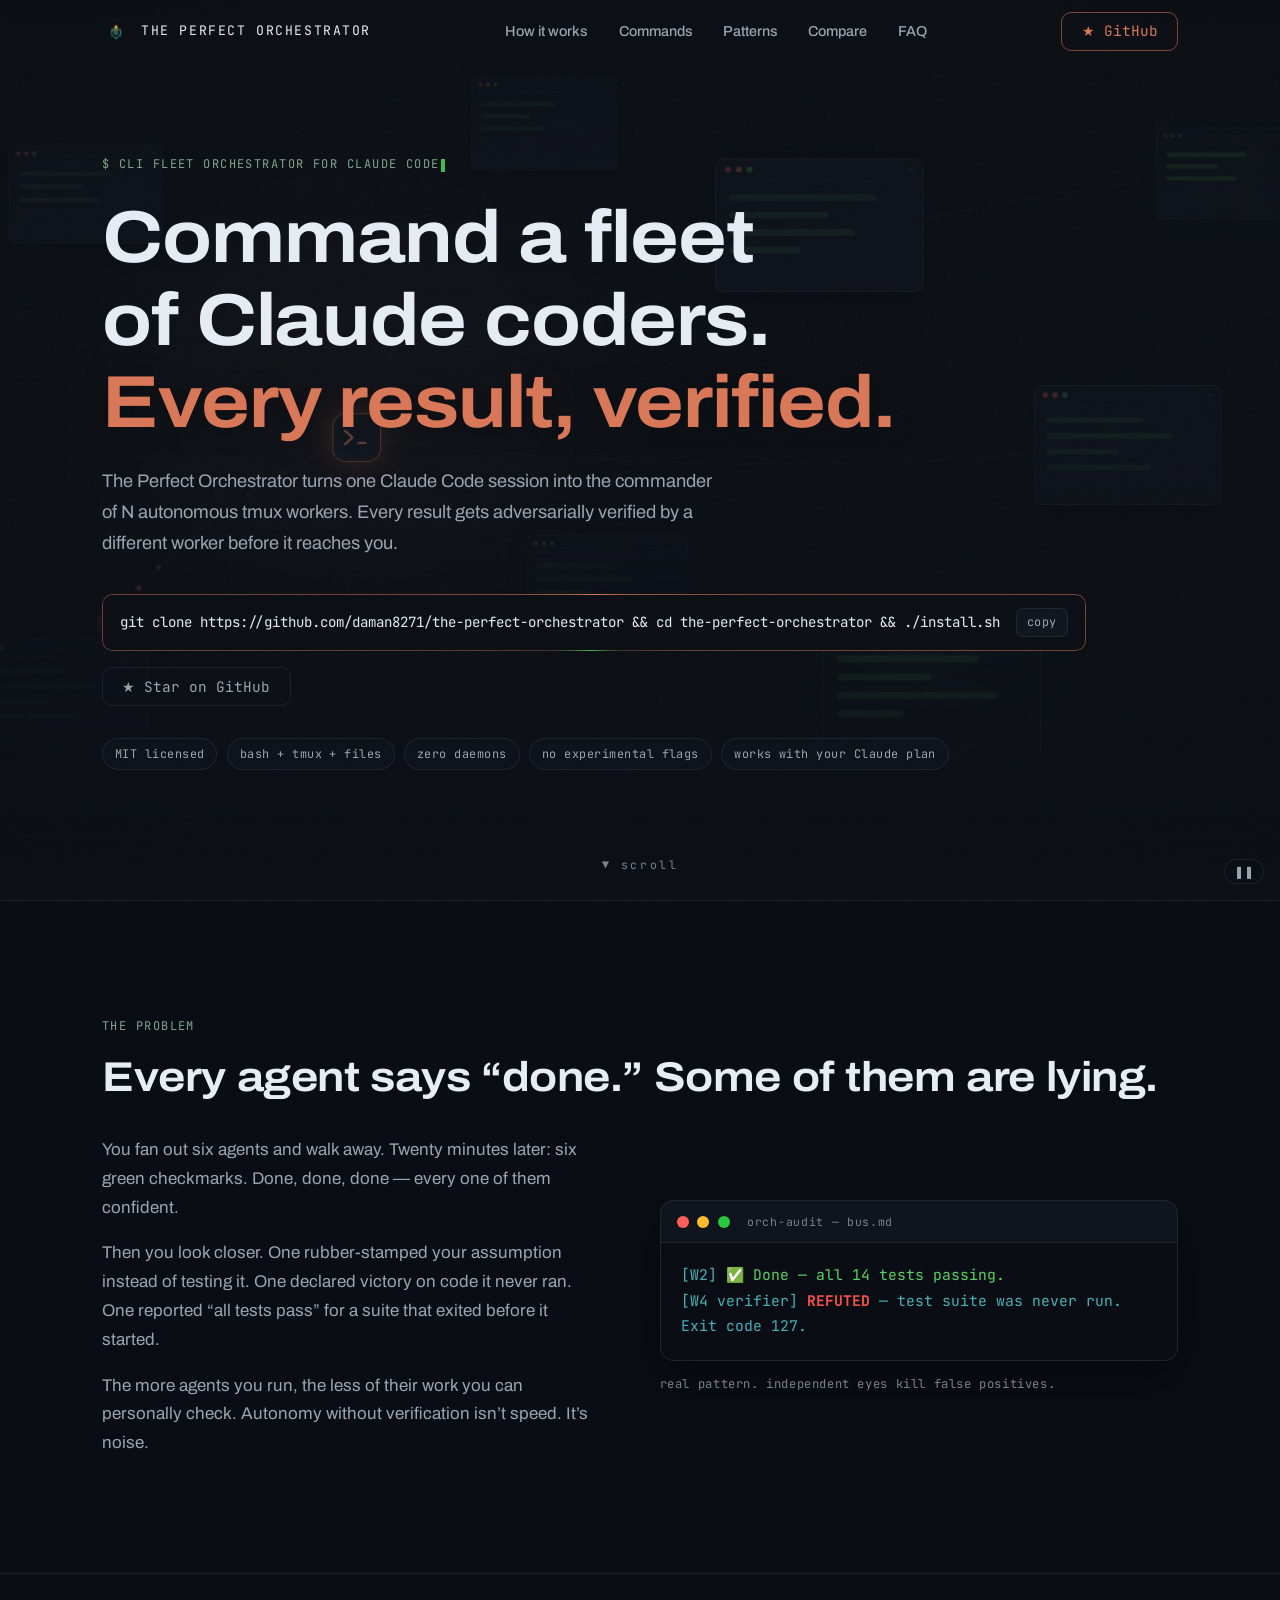
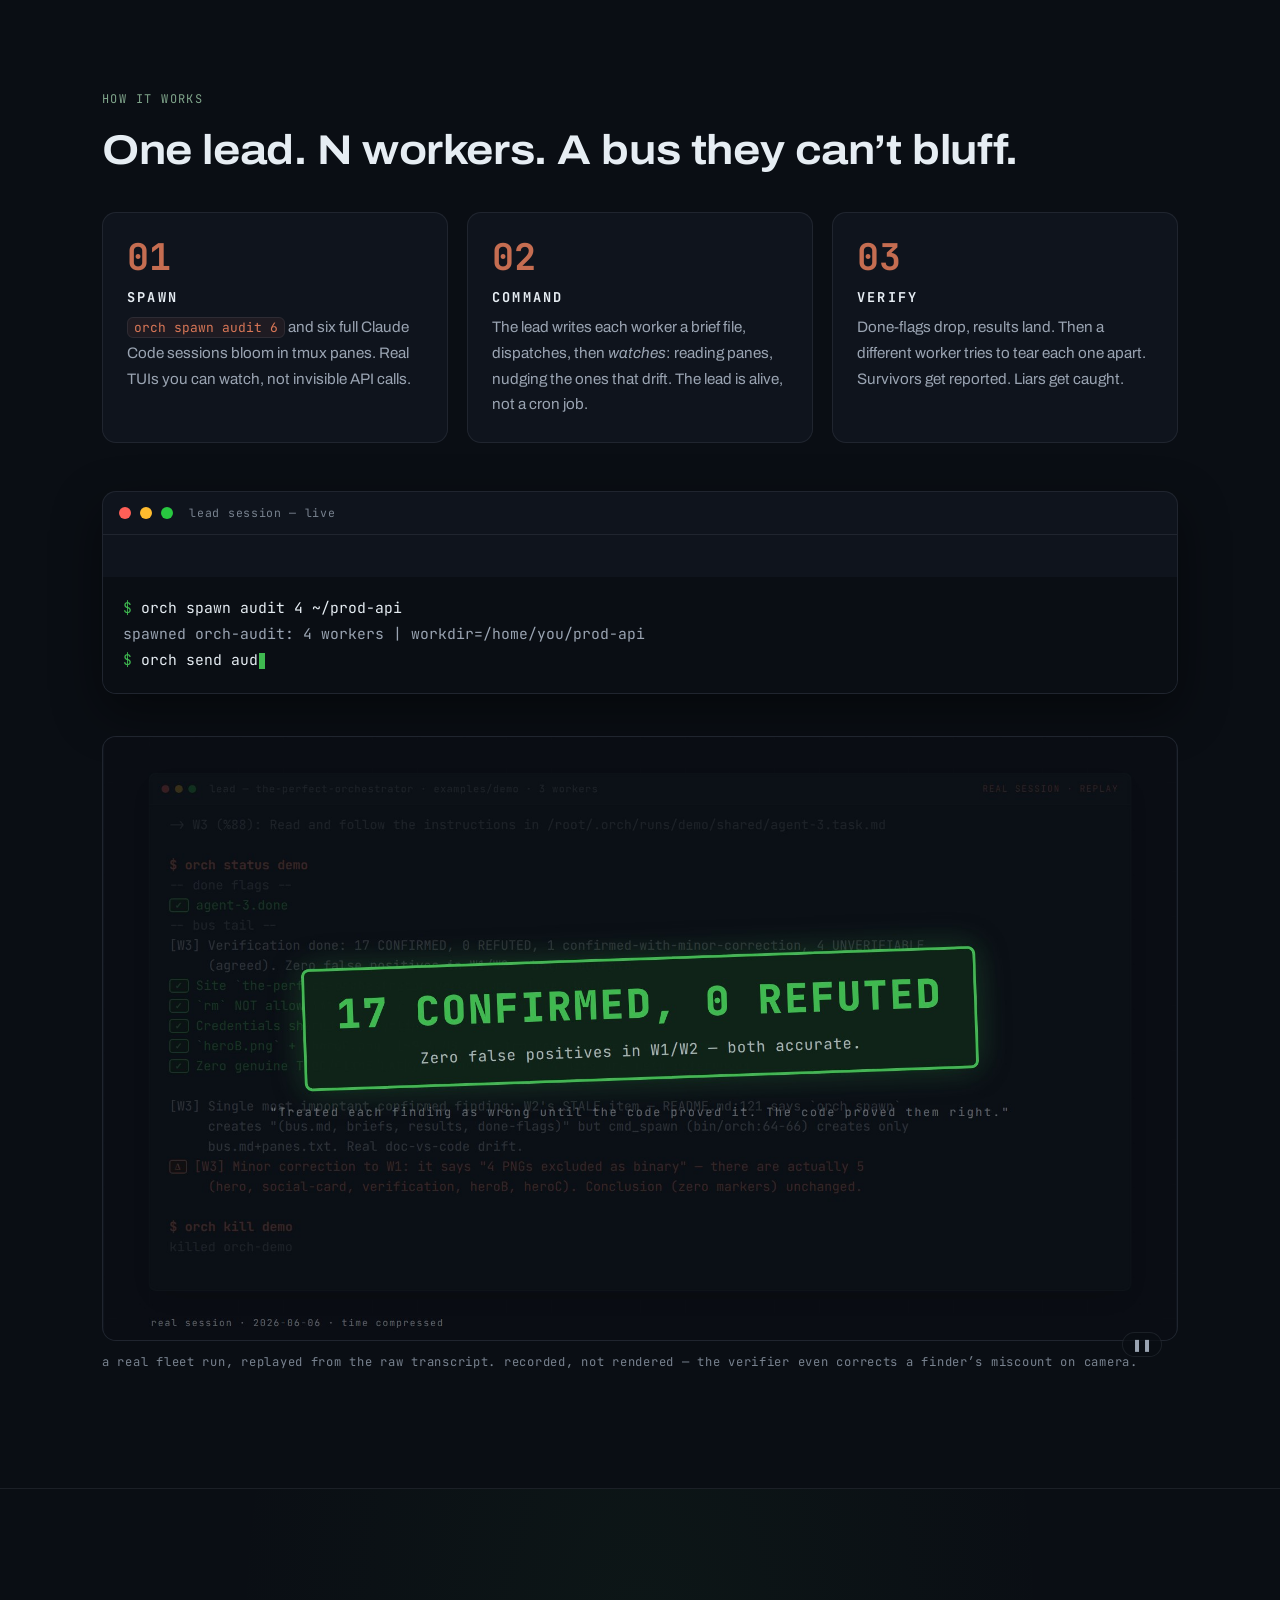
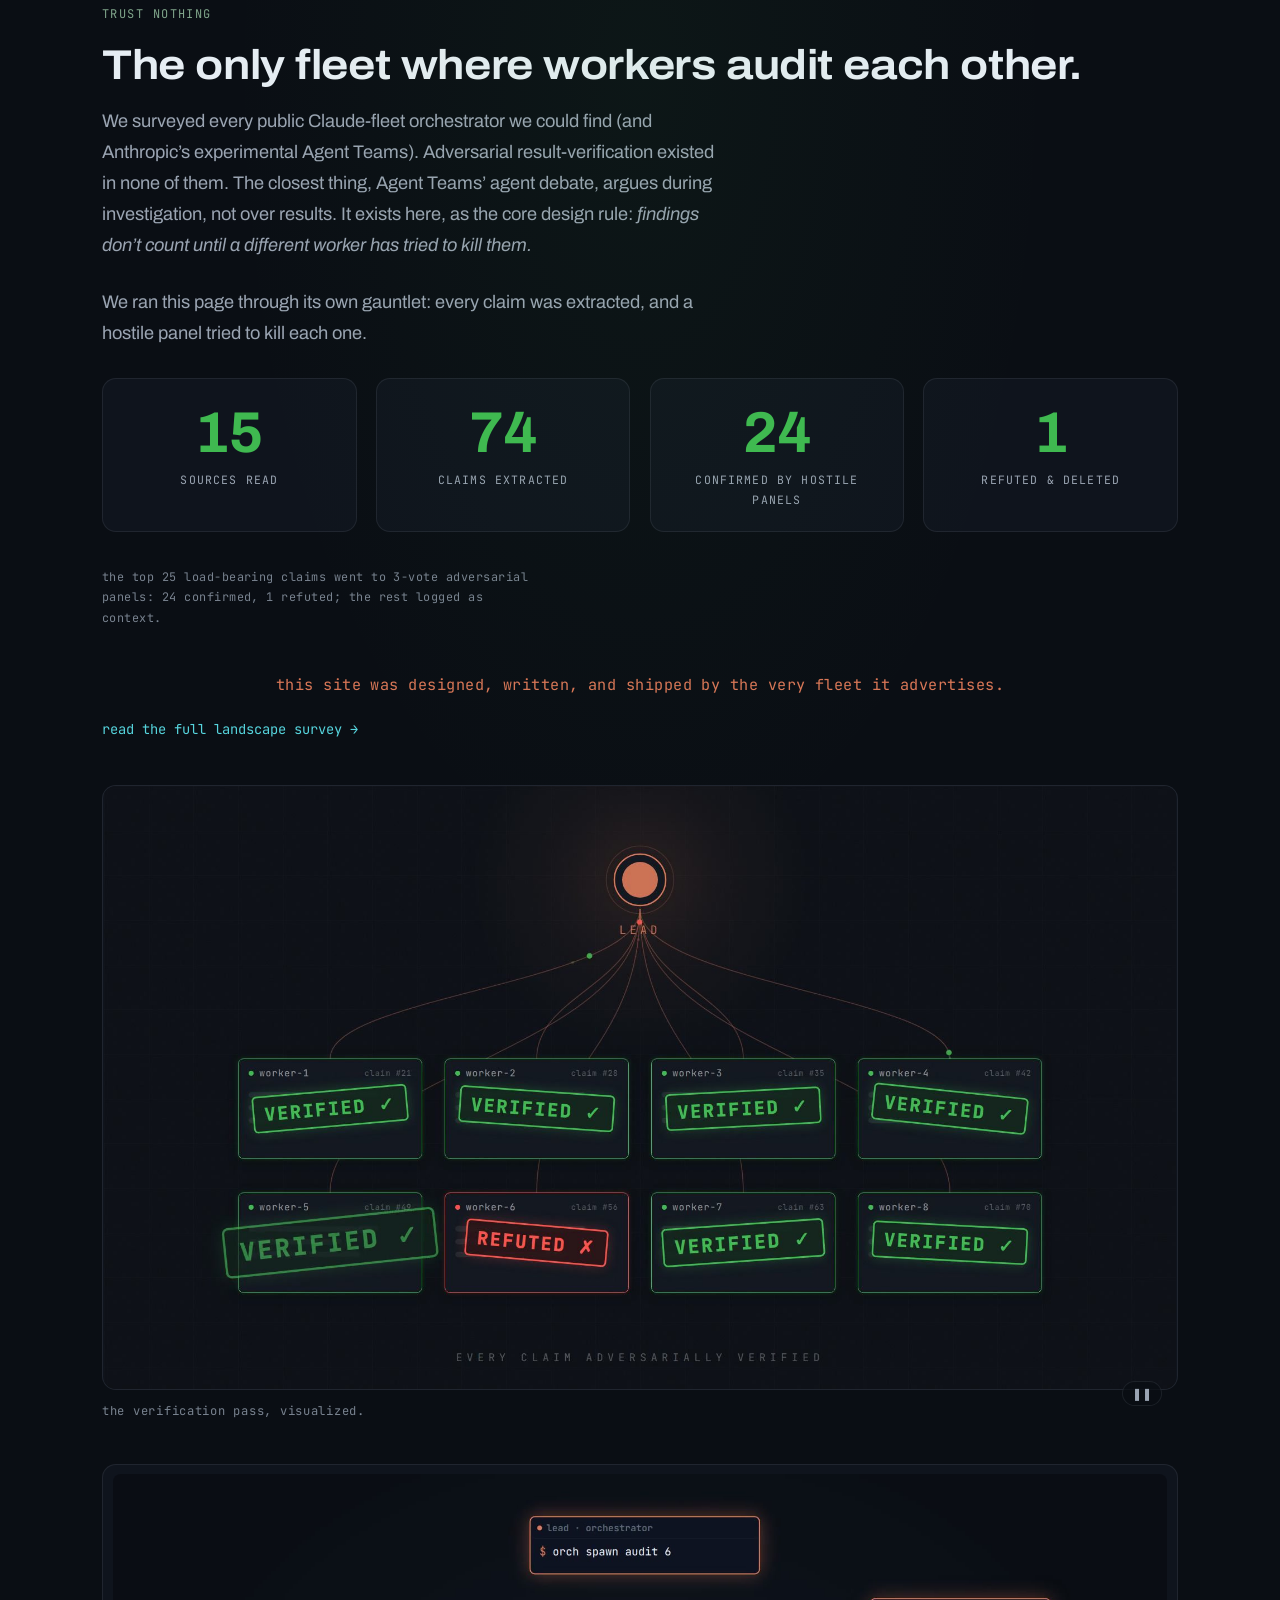
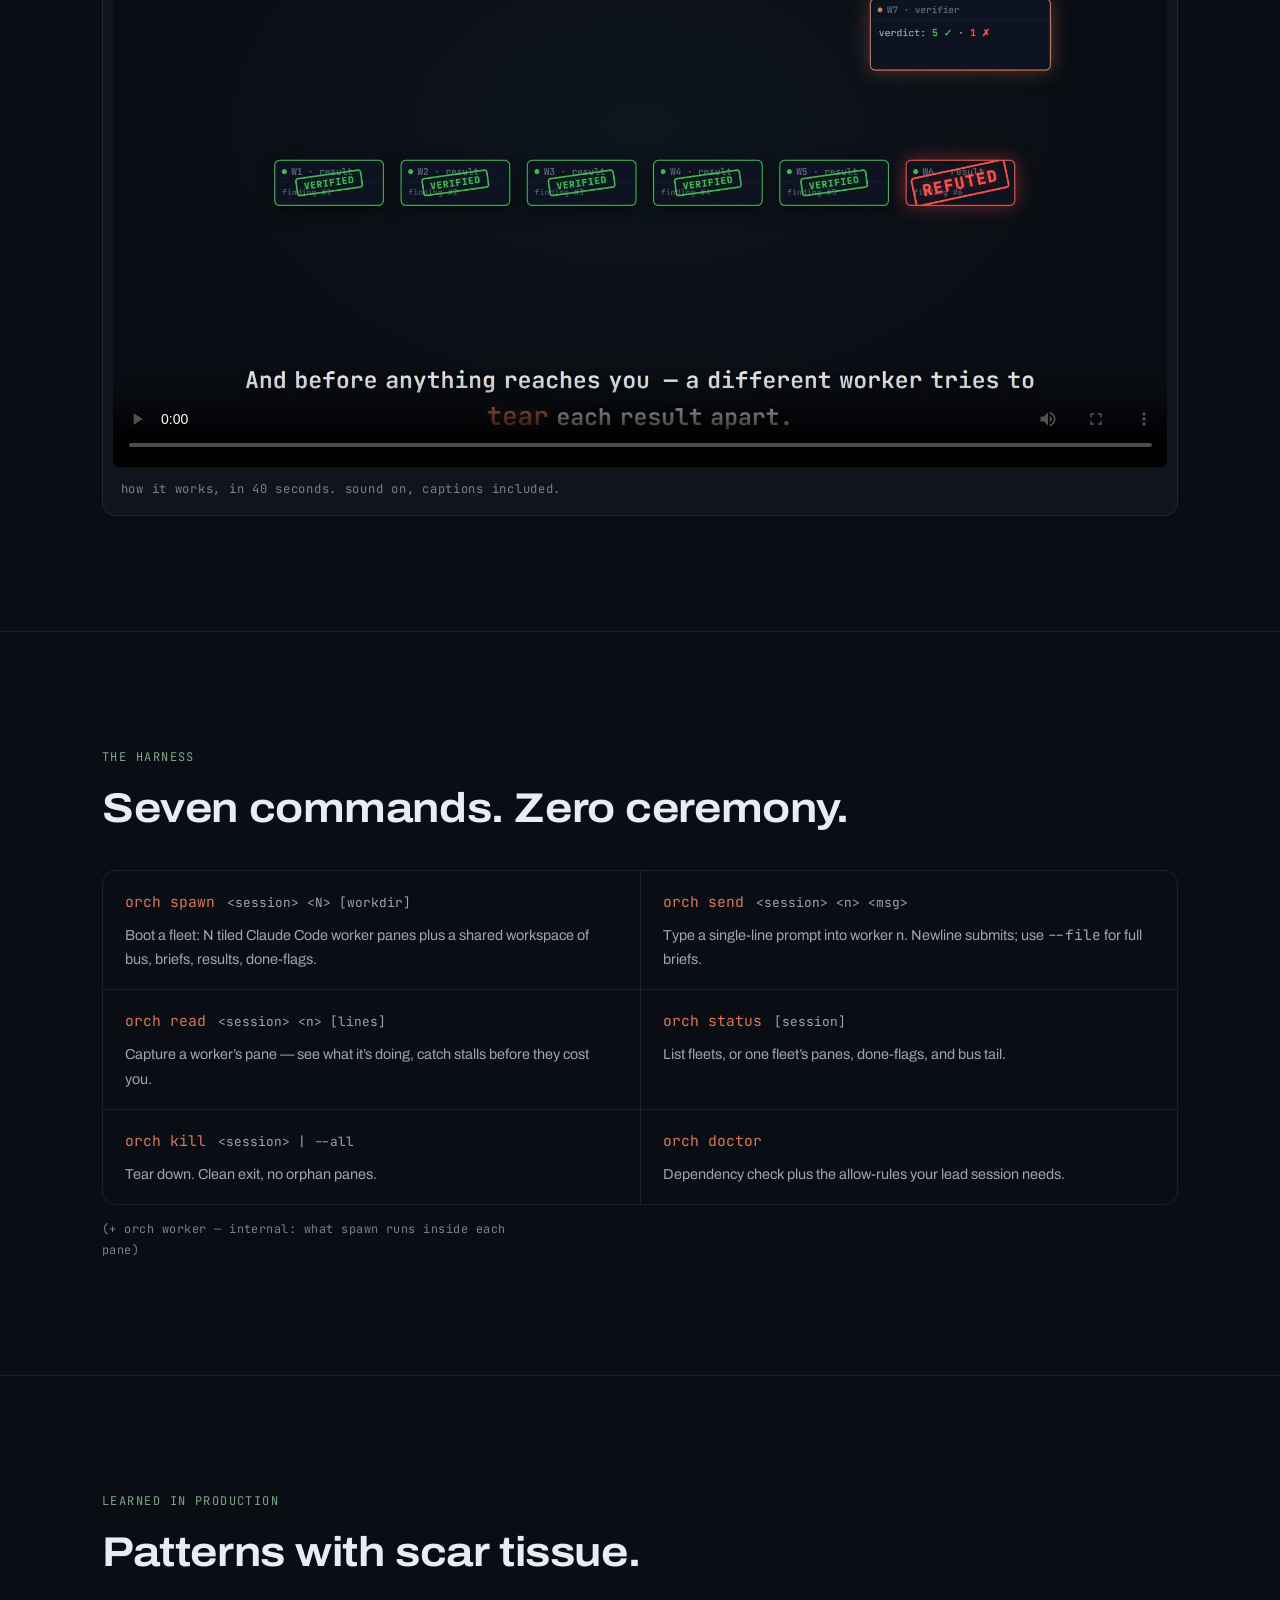
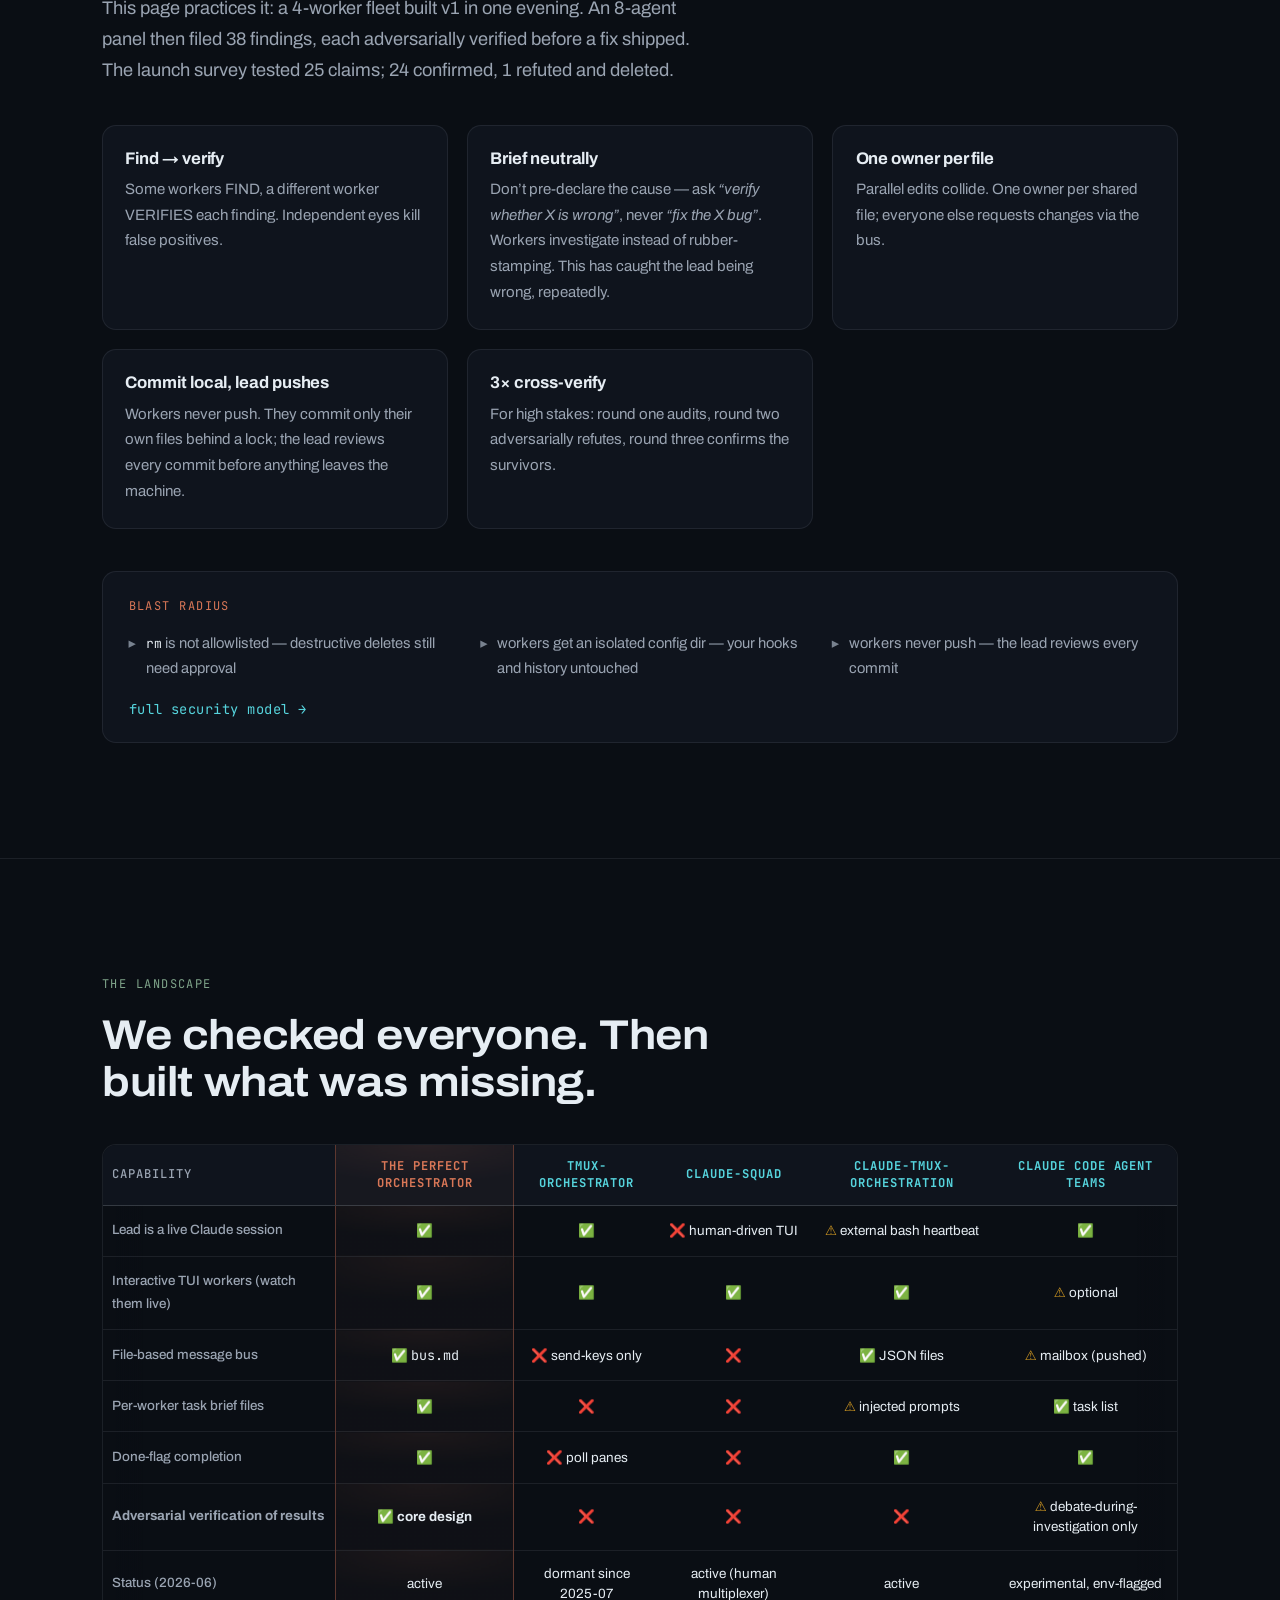
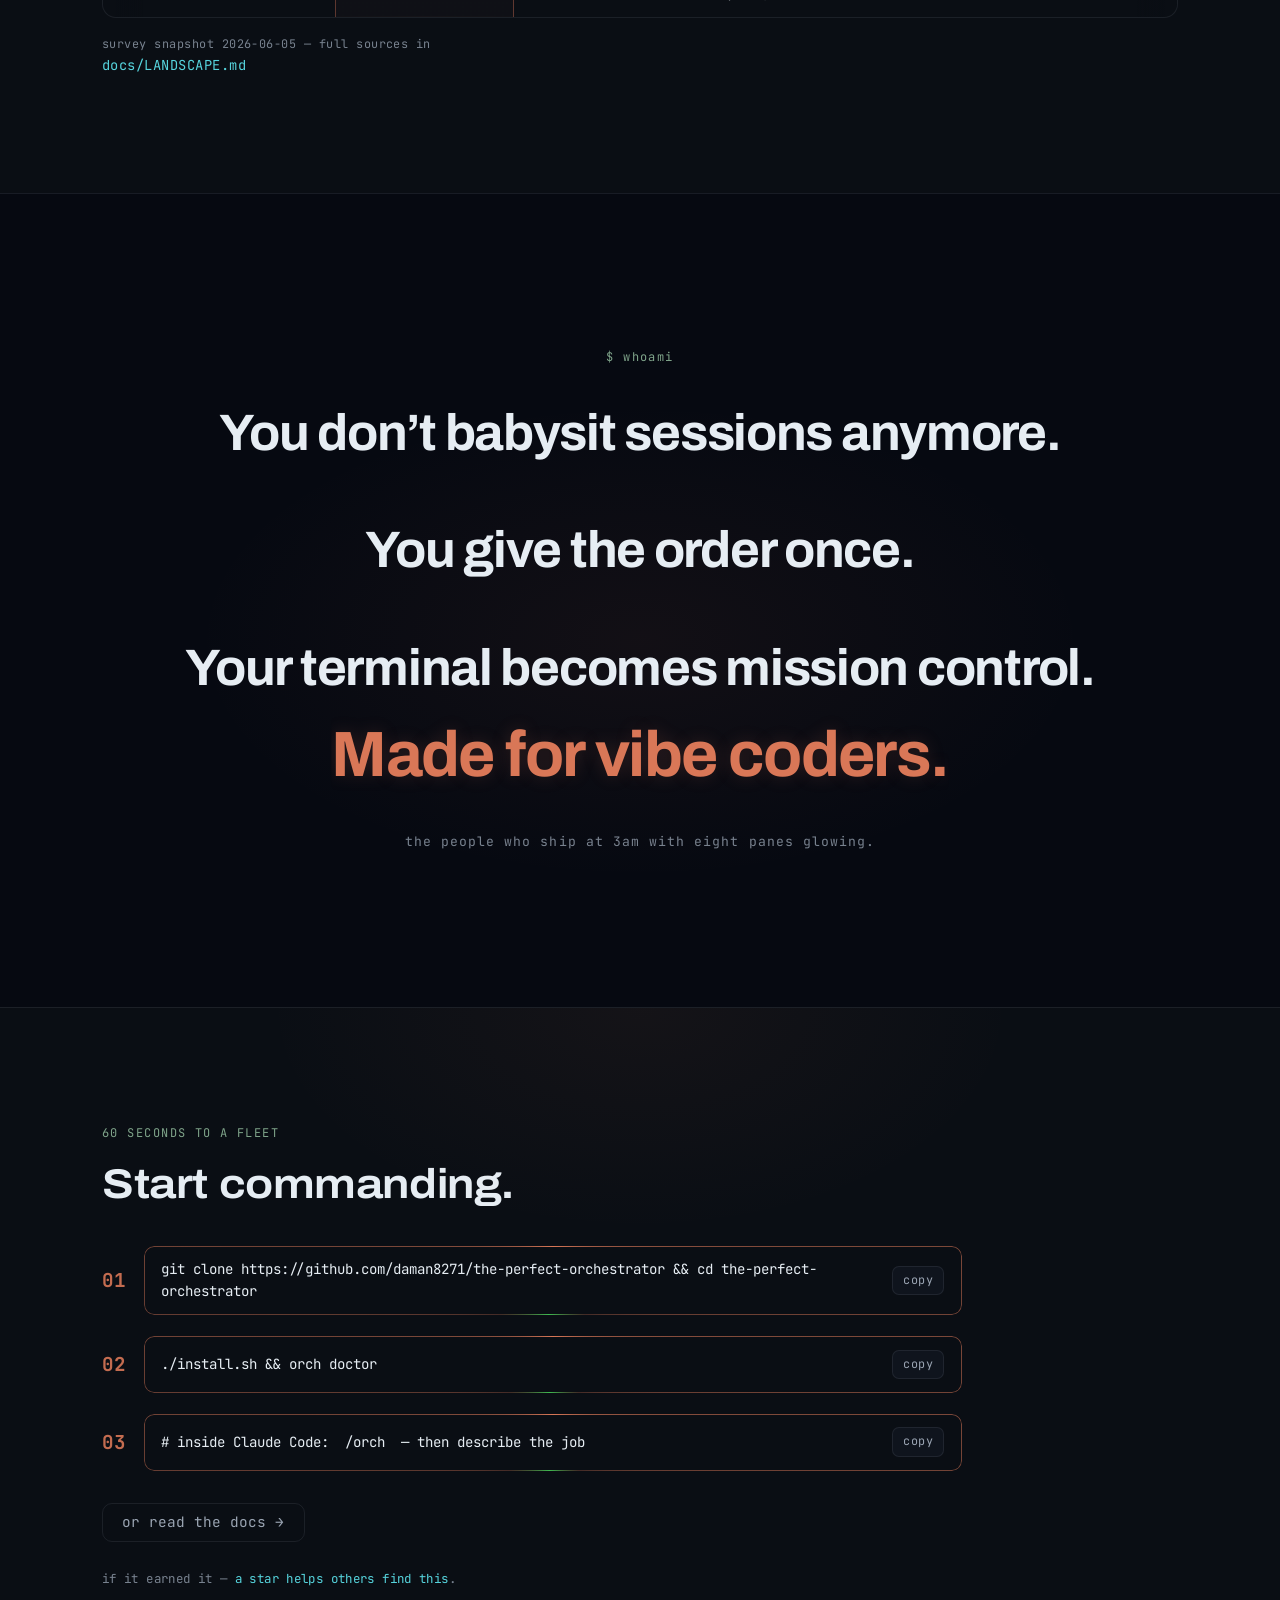
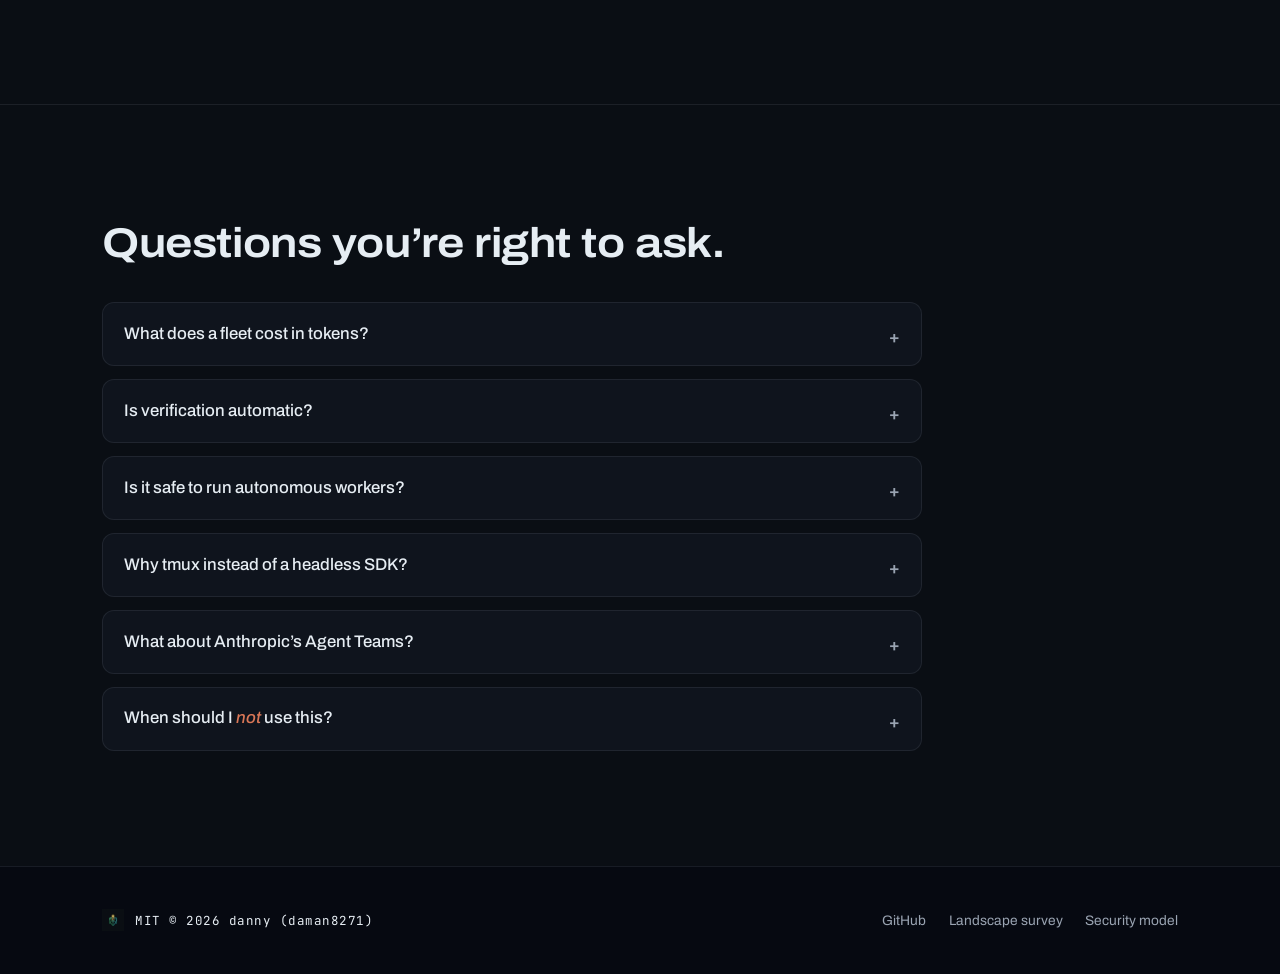
==== commit 6487477d: "v2 videos: Remotion motion-graphics suite + real fleet recording - hero-loop: code-rendered mission-" ====
--- a/index.html
+++ b/index.html
@@ -153,8 +153,8 @@
           </div>
         </div>
         <figure class="media reveal">
-          <video muted loop playsinline preload="none" width="1920" height="1080" poster="assets/verify-poster.jpg" data-video-lazy data-src="assets/video/verify-loop.mp4"></video>
-          <figcaption class="media-caption">a real fleet run is coming to this slot — recorded, not rendered.</figcaption>
+          <video muted loop playsinline preload="none" width="1920" height="1080" poster="assets/realrun-poster.jpg" data-video-lazy data-src="assets/video/realrun.mp4"></video>
+          <figcaption class="media-caption">a real fleet run, replayed from the raw transcript. recorded, not rendered &mdash; the verifier even corrects a finder&rsquo;s miscount on camera.</figcaption>
         </figure>
       </div>
     </section>
@@ -189,11 +189,15 @@
         <p class="footnote reveal">the top 25 load-bearing claims went to 3-vote adversarial panels: 24 confirmed, 1 refuted; the rest logged as context.</p>
         <p class="dogfood-line reveal">this site was designed, written, and shipped by the very fleet it advertises.</p>
         <p class="reveal"><a class="link-mono" href="https://github.com/daman8271/the-perfect-orchestrator/blob/main/docs/LANDSCAPE.md" rel="noopener">read the full landscape survey →</a></p>
+        <figure class="media reveal">
+          <video muted loop playsinline preload="none" width="1920" height="1080" poster="assets/verify-poster.jpg" data-video-lazy data-src="assets/video/verify-loop.mp4"></video>
+          <figcaption class="media-caption">the verification pass, visualized.</figcaption>
+        </figure>
         <figure class="media film-slate reveal">
           <video controls preload="none" width="1920" height="1080" poster="assets/explainer-poster.jpg" aria-label="Explainer video: how the orchestrator works" data-video-lazy data-src="assets/video/explainer.mp4">
             <track kind="captions" srclang="en" label="English" src="assets/video/explainer.vtt" default>
           </video>
-          <figcaption class="media-caption">how it works, in 30 seconds — sound on.</figcaption>
+          <figcaption class="media-caption">how it works, in 40 seconds. sound on, captions included.</figcaption>
         </figure>
       </div>
     </section>
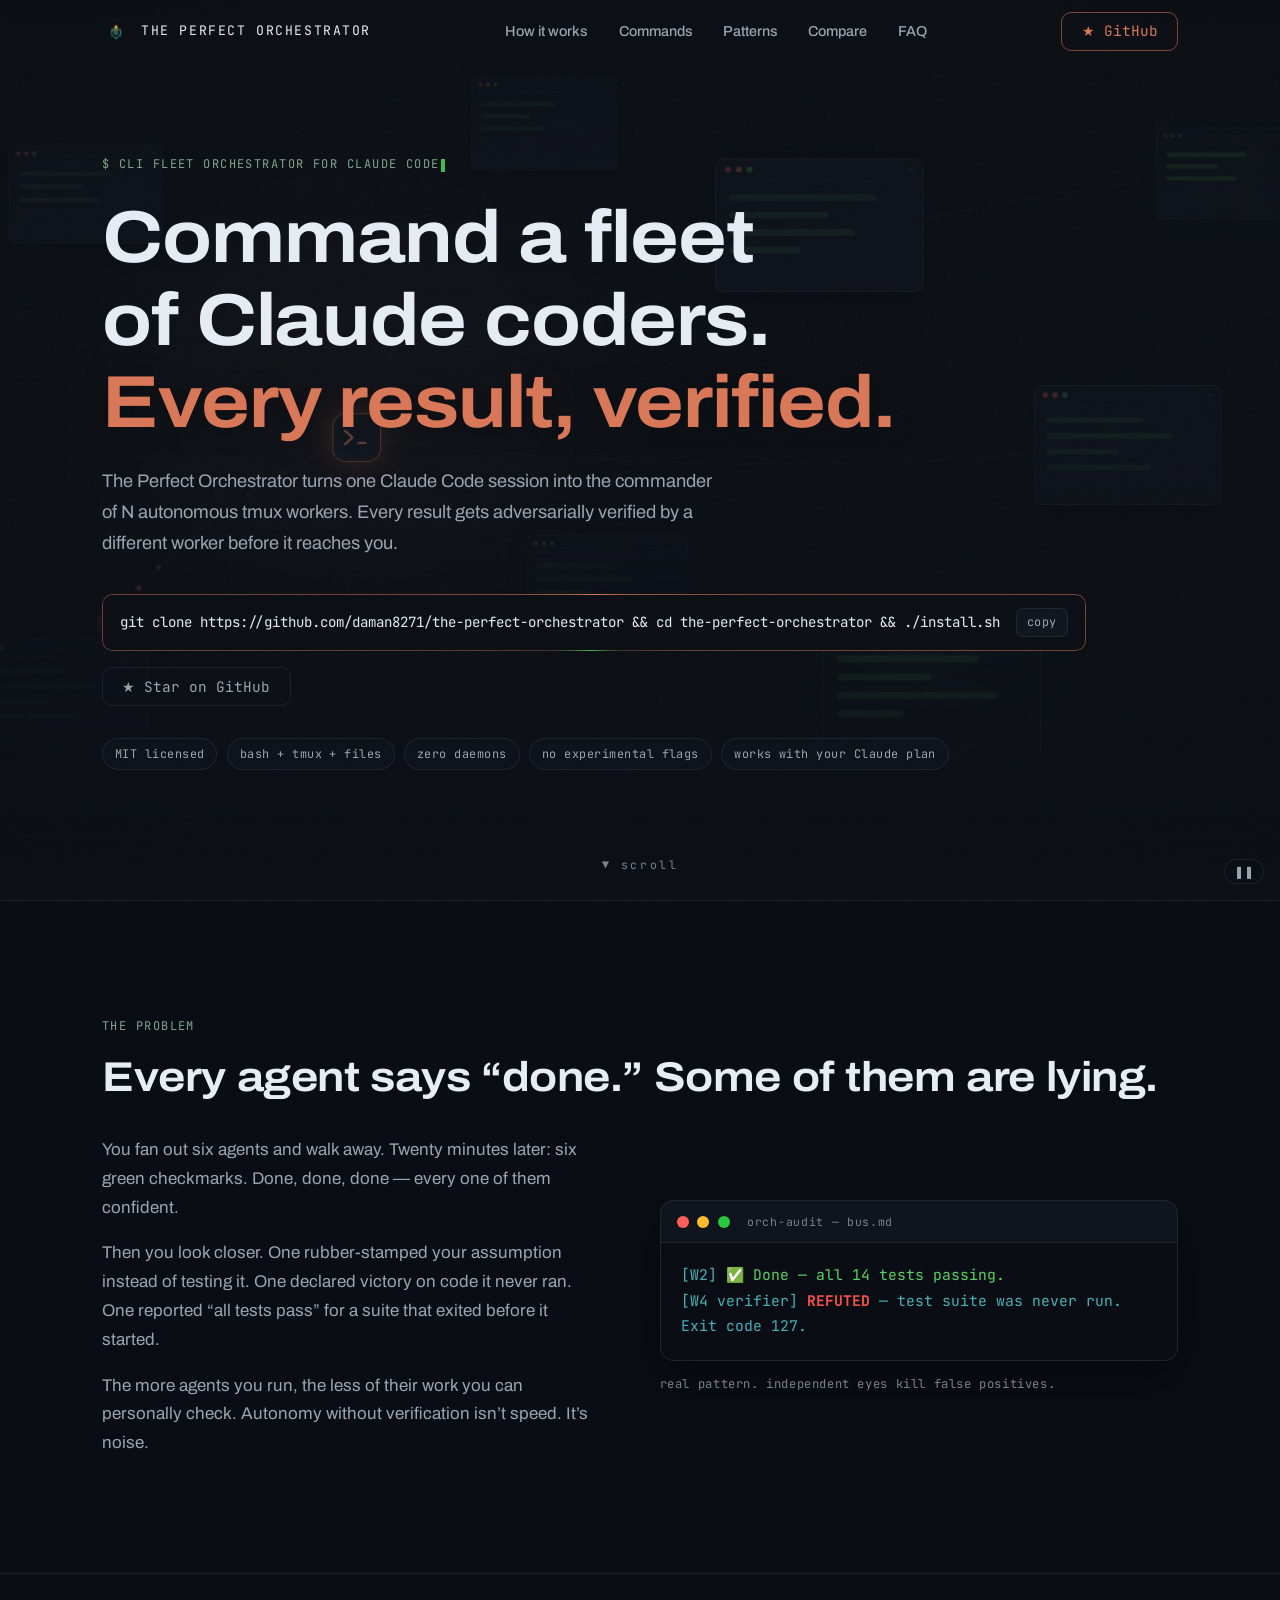
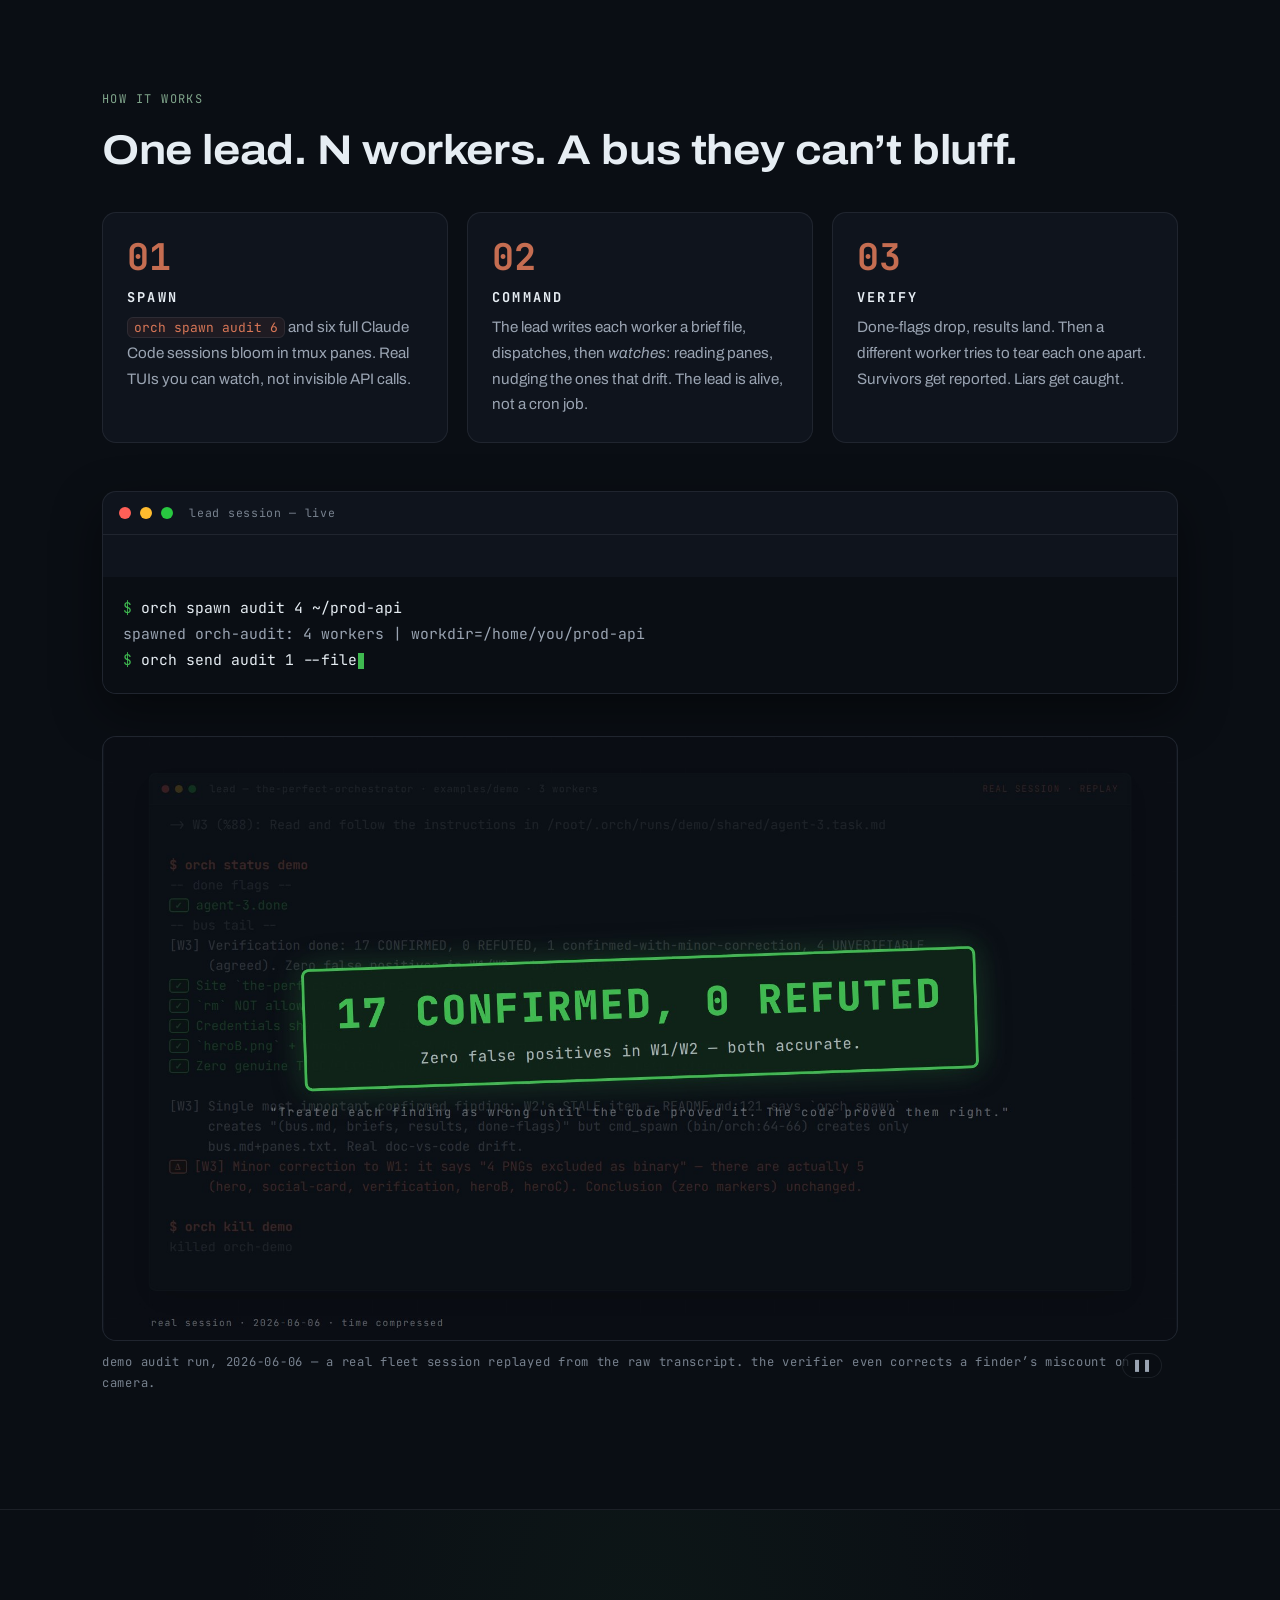
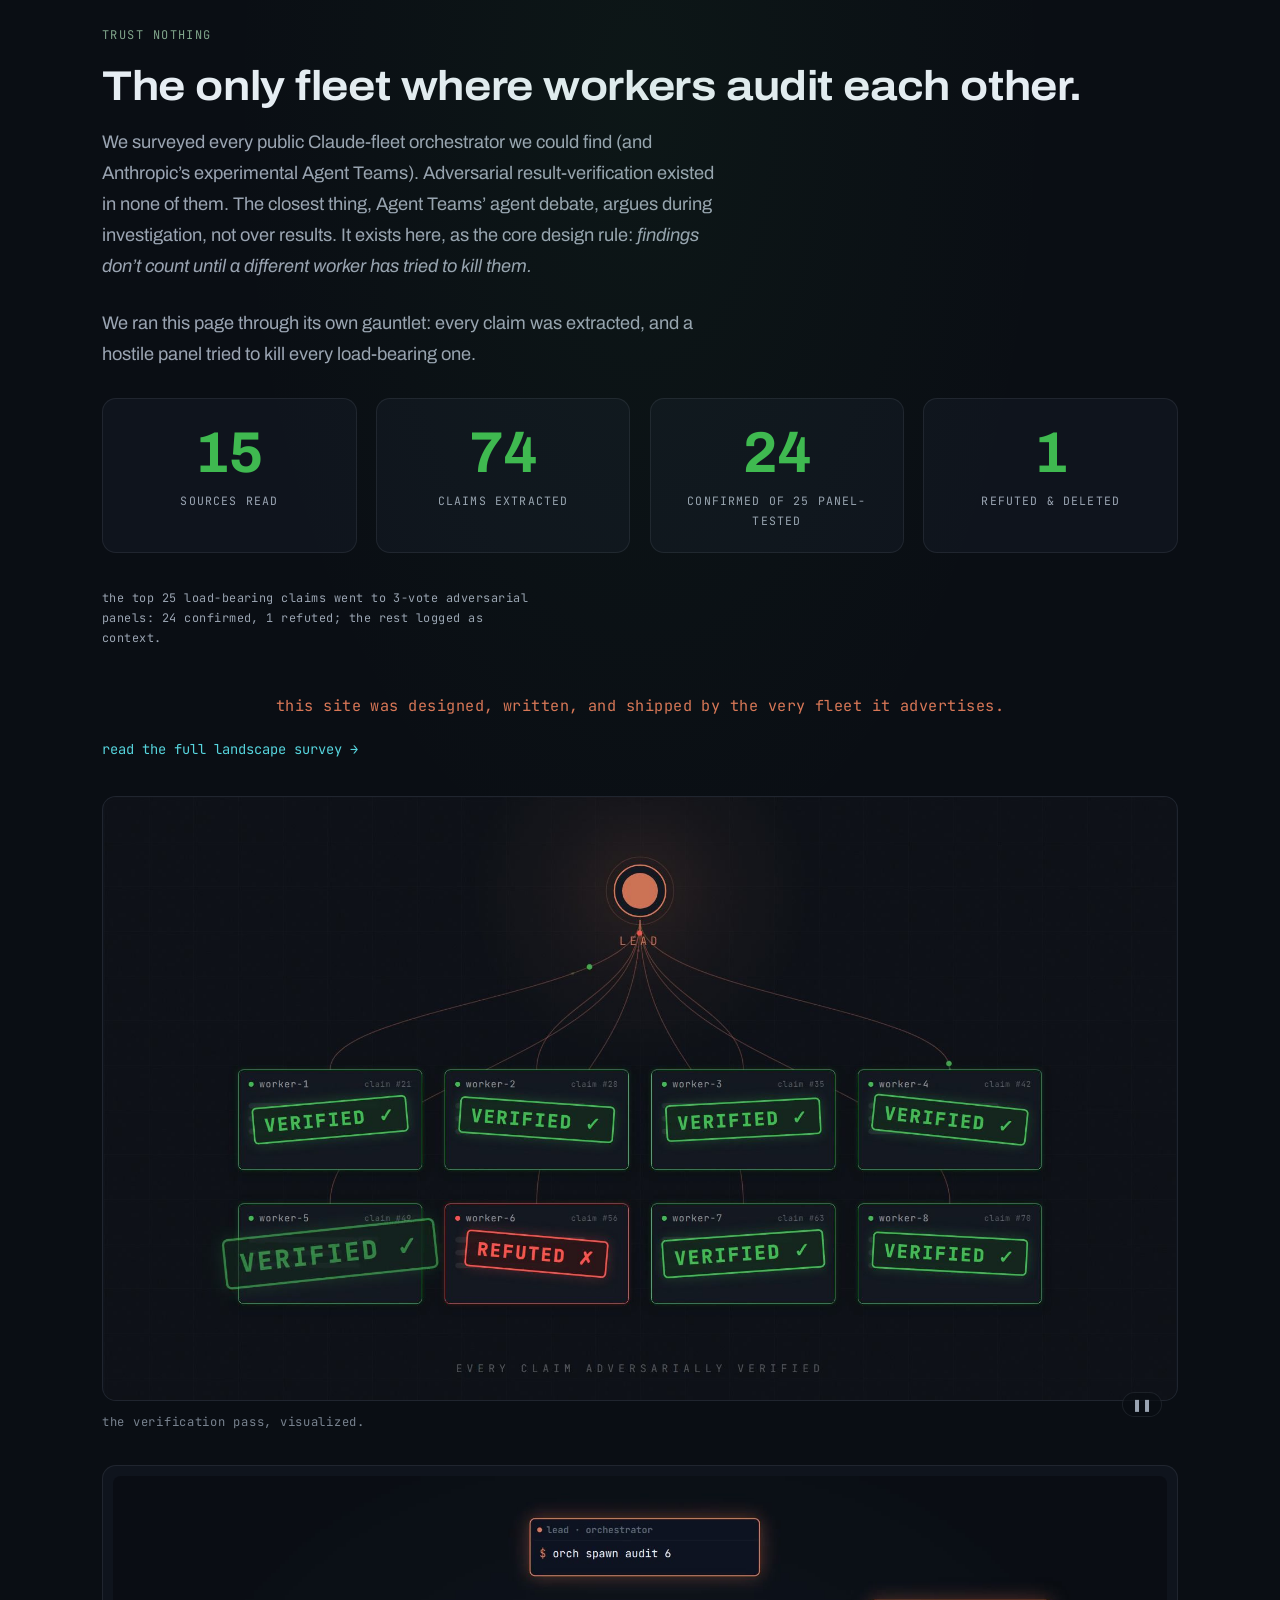
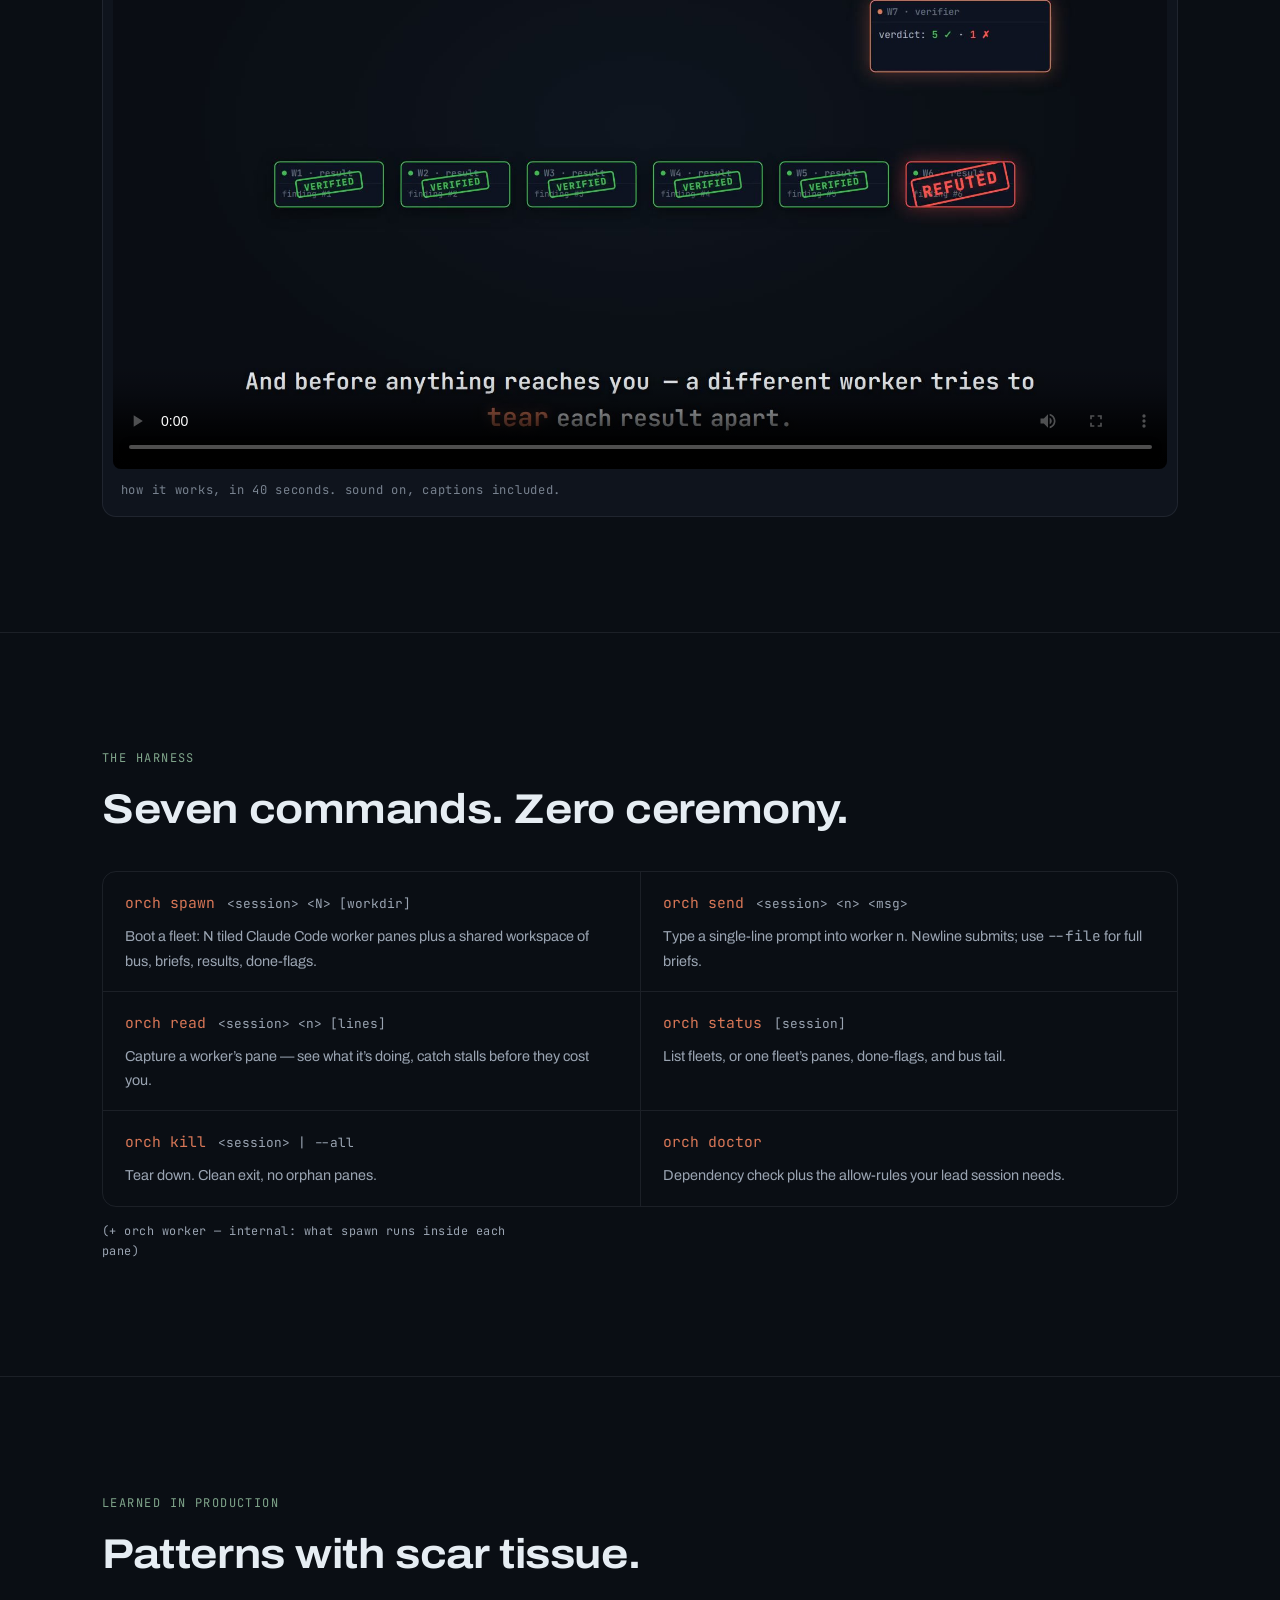
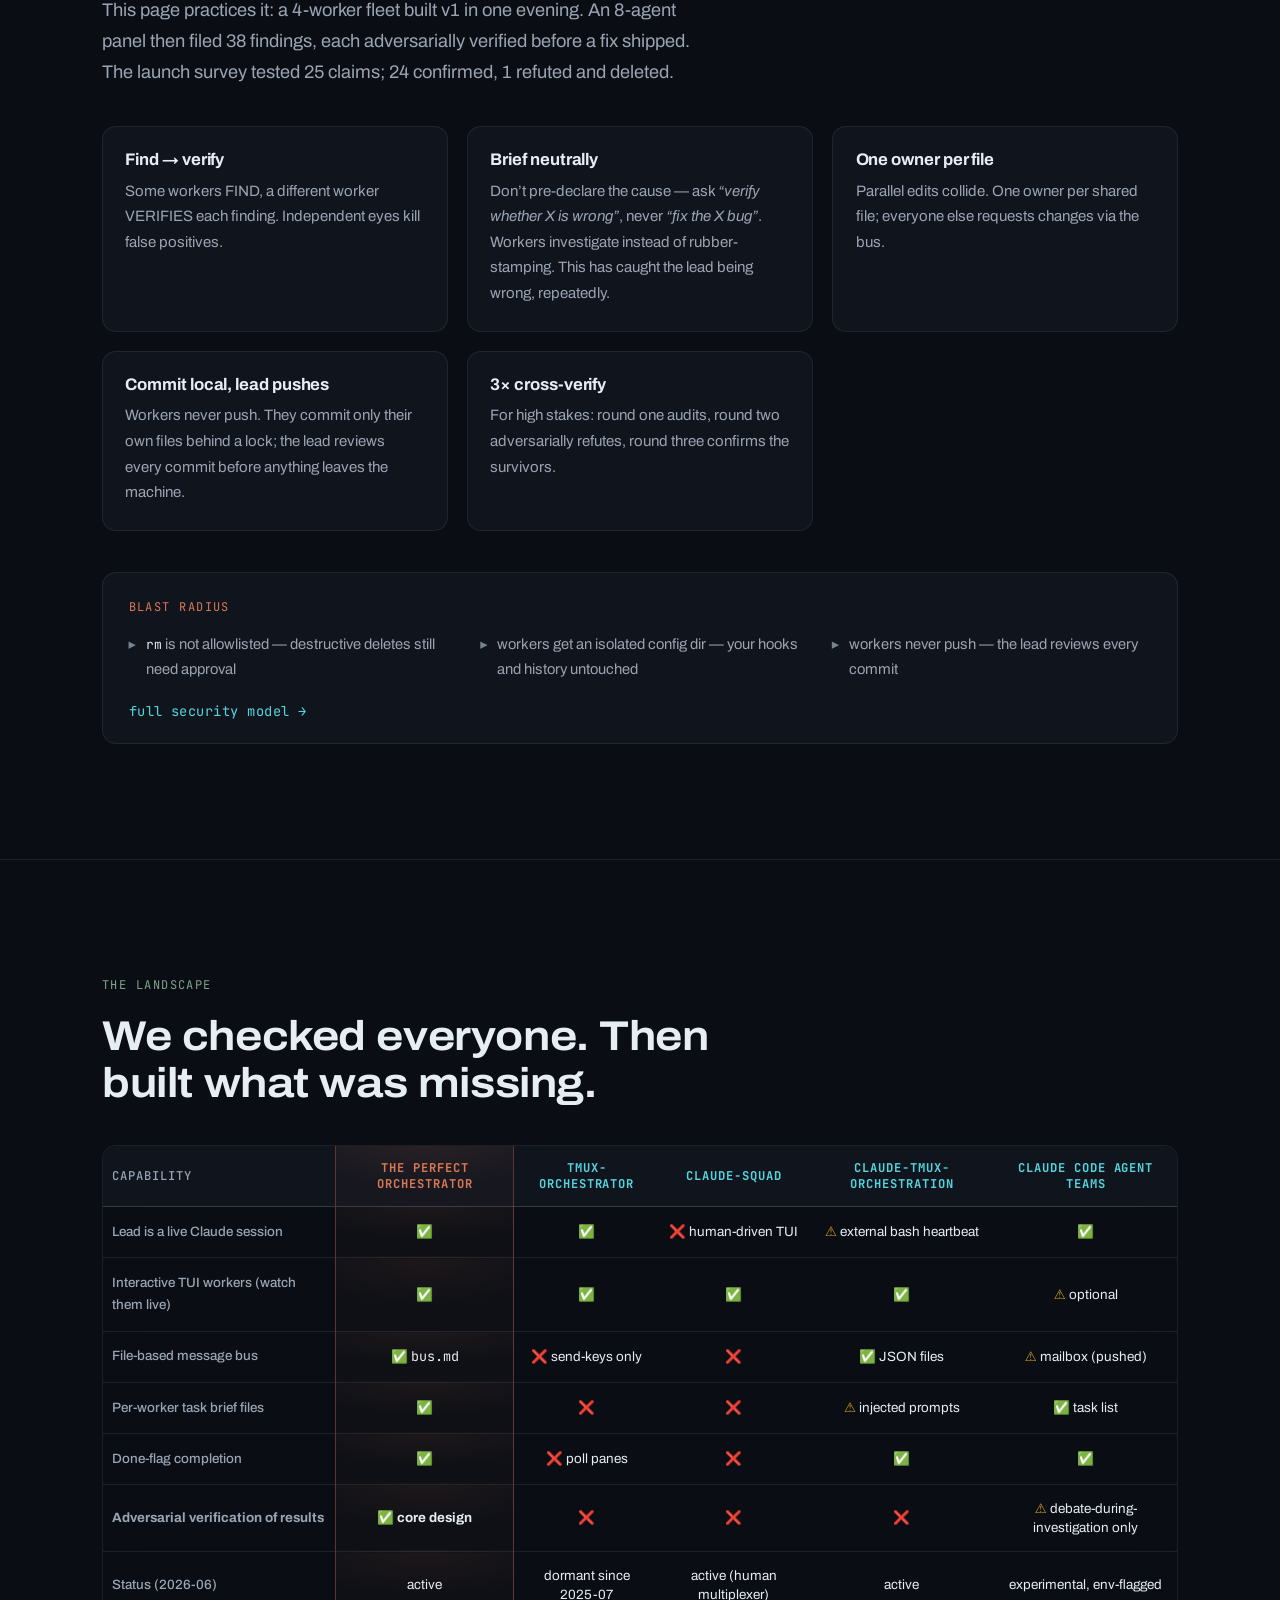
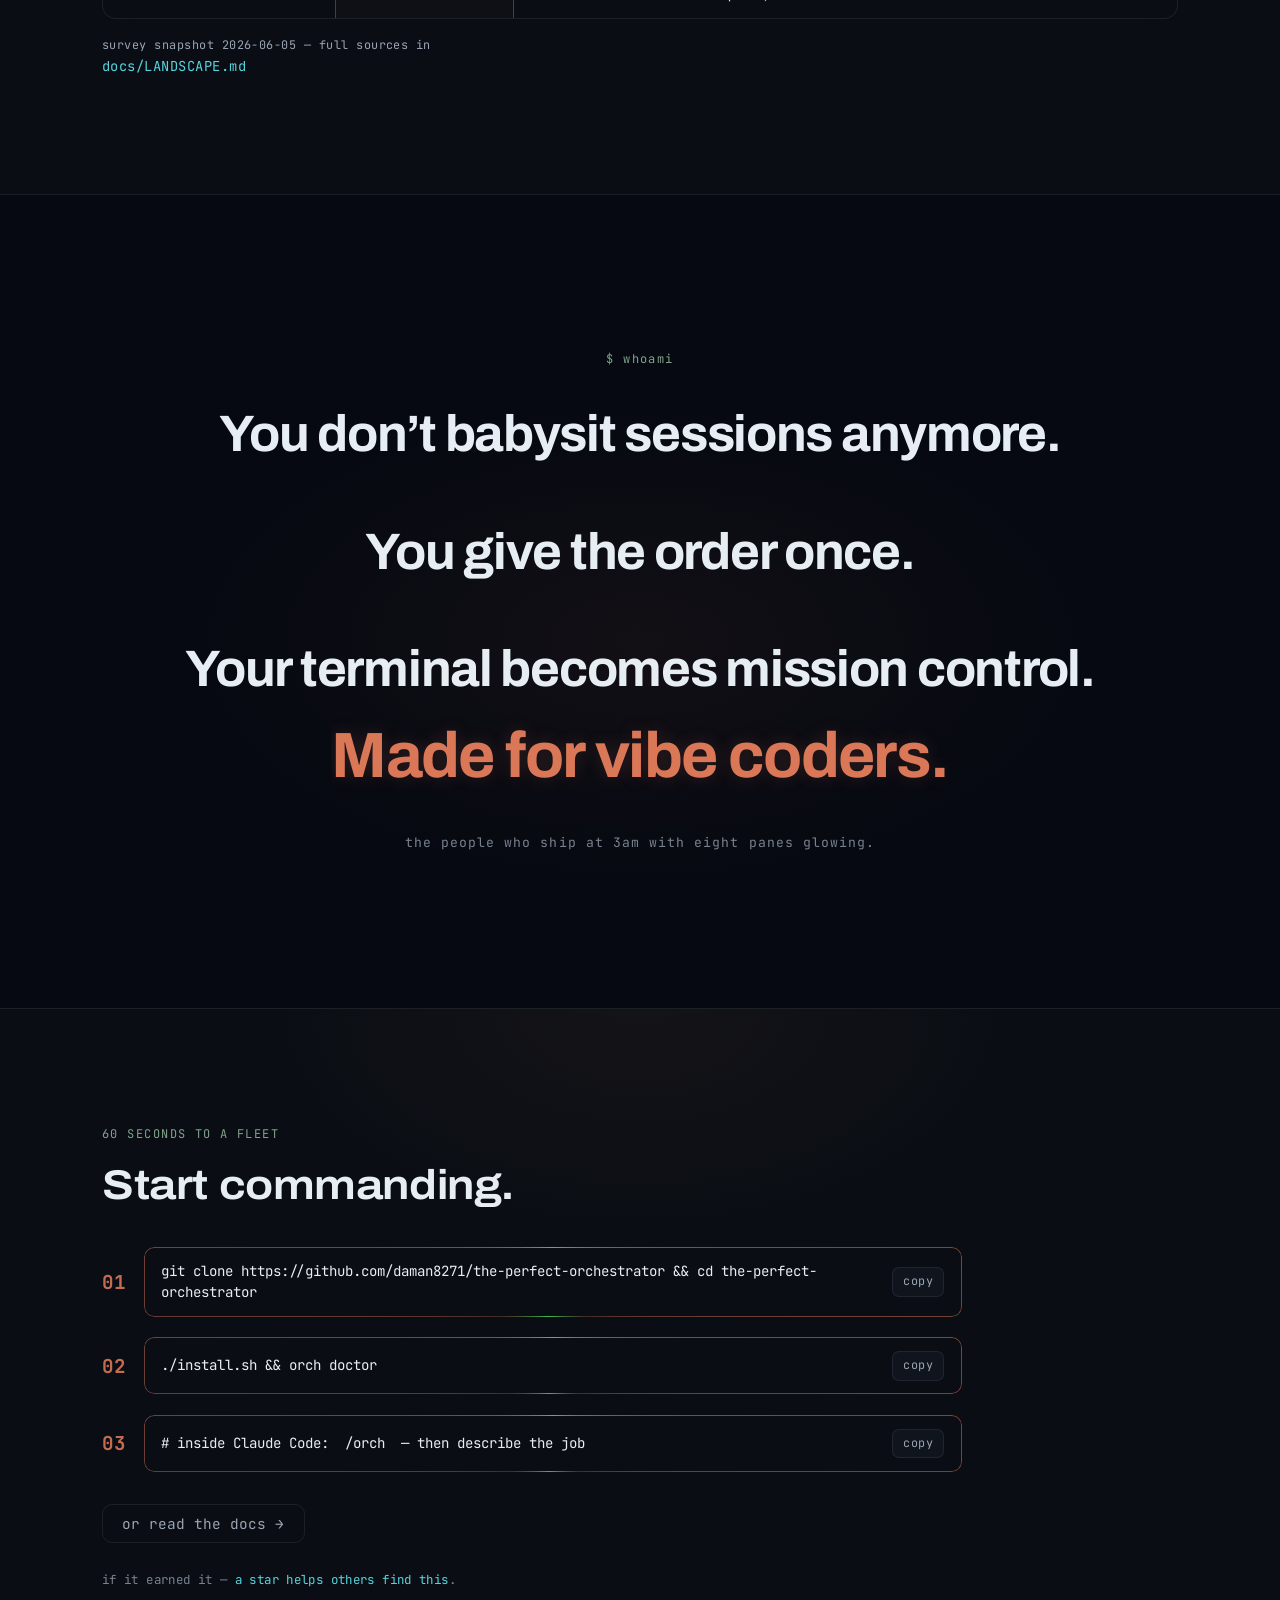
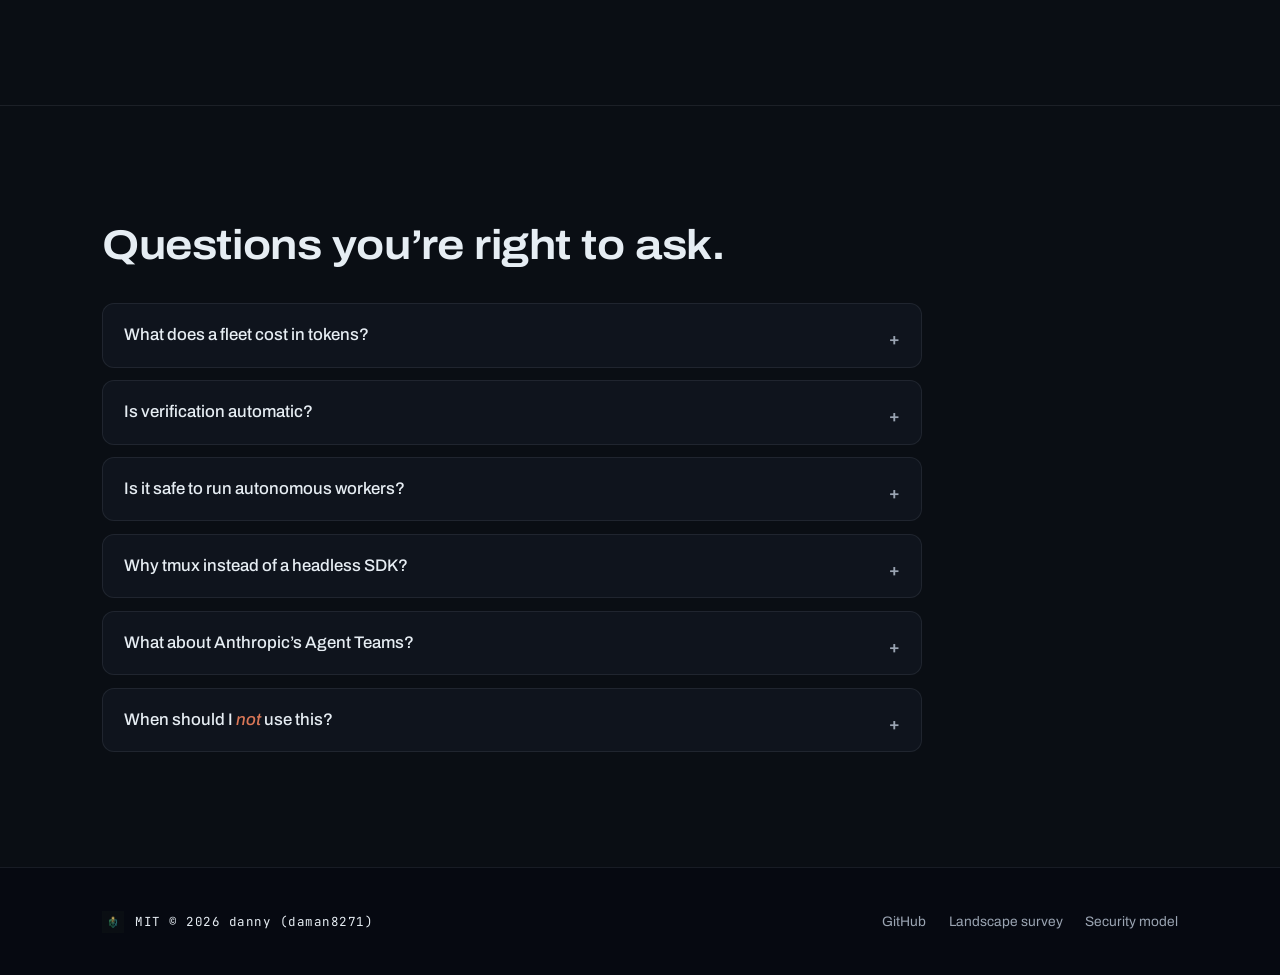
==== commit c6dabb47: "final cold-review gate: corrupt realrun re-export (mid-write copy caught by fresh-eyes reviewer), au" ====
--- a/index.html
+++ b/index.html
@@ -154,7 +154,7 @@
         </div>
         <figure class="media reveal">
           <video muted loop playsinline preload="none" width="1920" height="1080" poster="assets/realrun-poster.jpg" data-video-lazy data-src="assets/video/realrun.mp4"></video>
-          <figcaption class="media-caption">a real fleet run, replayed from the raw transcript. recorded, not rendered &mdash; the verifier even corrects a finder&rsquo;s miscount on camera.</figcaption>
+          <figcaption class="media-caption">demo audit run, 2026-06-06 &mdash; a real fleet session replayed from the raw transcript. the verifier even corrects a finder&rsquo;s miscount on camera.</figcaption>
         </figure>
       </div>
     </section>
@@ -167,7 +167,7 @@
           <h2>The only fleet where workers audit each other.</h2>
         </header>
         <p class="lead reveal">We surveyed every public Claude-fleet orchestrator we could find (and Anthropic&rsquo;s experimental Agent Teams). Adversarial result-verification existed in none of them. The closest thing, Agent Teams&rsquo; agent debate, argues during investigation, not over results. It exists here, as the core design rule: <em>findings don&rsquo;t count until a different worker has tried to kill them.</em></p>
-        <p class="stats-frame reveal">We ran this page through its own gauntlet: every claim was extracted, and a hostile panel tried to kill each one.</p>
+        <p class="stats-frame reveal">We ran this page through its own gauntlet: every claim was extracted, and a hostile panel tried to kill every load-bearing one.</p>
         <div class="stats reveal-stagger">
           <div class="stat">
             <span class="stat-num" data-count="15">15</span>
@@ -179,7 +179,7 @@
           </div>
           <div class="stat">
             <span class="stat-num" data-count="24">24</span>
-            <span class="stat-label">confirmed by hostile panels</span>
+            <span class="stat-label">confirmed of 25 panel-tested</span>
           </div>
           <div class="stat">
             <span class="stat-num" data-count="1">1</span>
--- a/css/styles.css
+++ b/css/styles.css
@@ -1043,7 +1043,18 @@
   font-family: var(--font-mono);
   font-size: .74rem;
   letter-spacing: .04em;
-  color: var(--ink-faint);
+  color: var(--ink-mute);   /* cold-review P7: fine print earns the readable tier */
+}
+
+/* cold-review P5: #verify stacks two 16:9 figures — tighten the slog */
+#verify figure.media { margin-top: 2rem; }
+
+/* cold-review P8: mobile table swipe affordance — right-edge fade */
+@media (max-width: 768px) {
+  .table-wrap {
+    -webkit-mask-image: linear-gradient(90deg, #000 calc(100% - 2.2rem), rgba(0,0,0,.25));
+            mask-image: linear-gradient(90deg, #000 calc(100% - 2.2rem), rgba(0,0,0,.25));
+  }
 }
 
 /* ---- 17. #vibe — manifesto band ------------------------------------------------------------------------ */
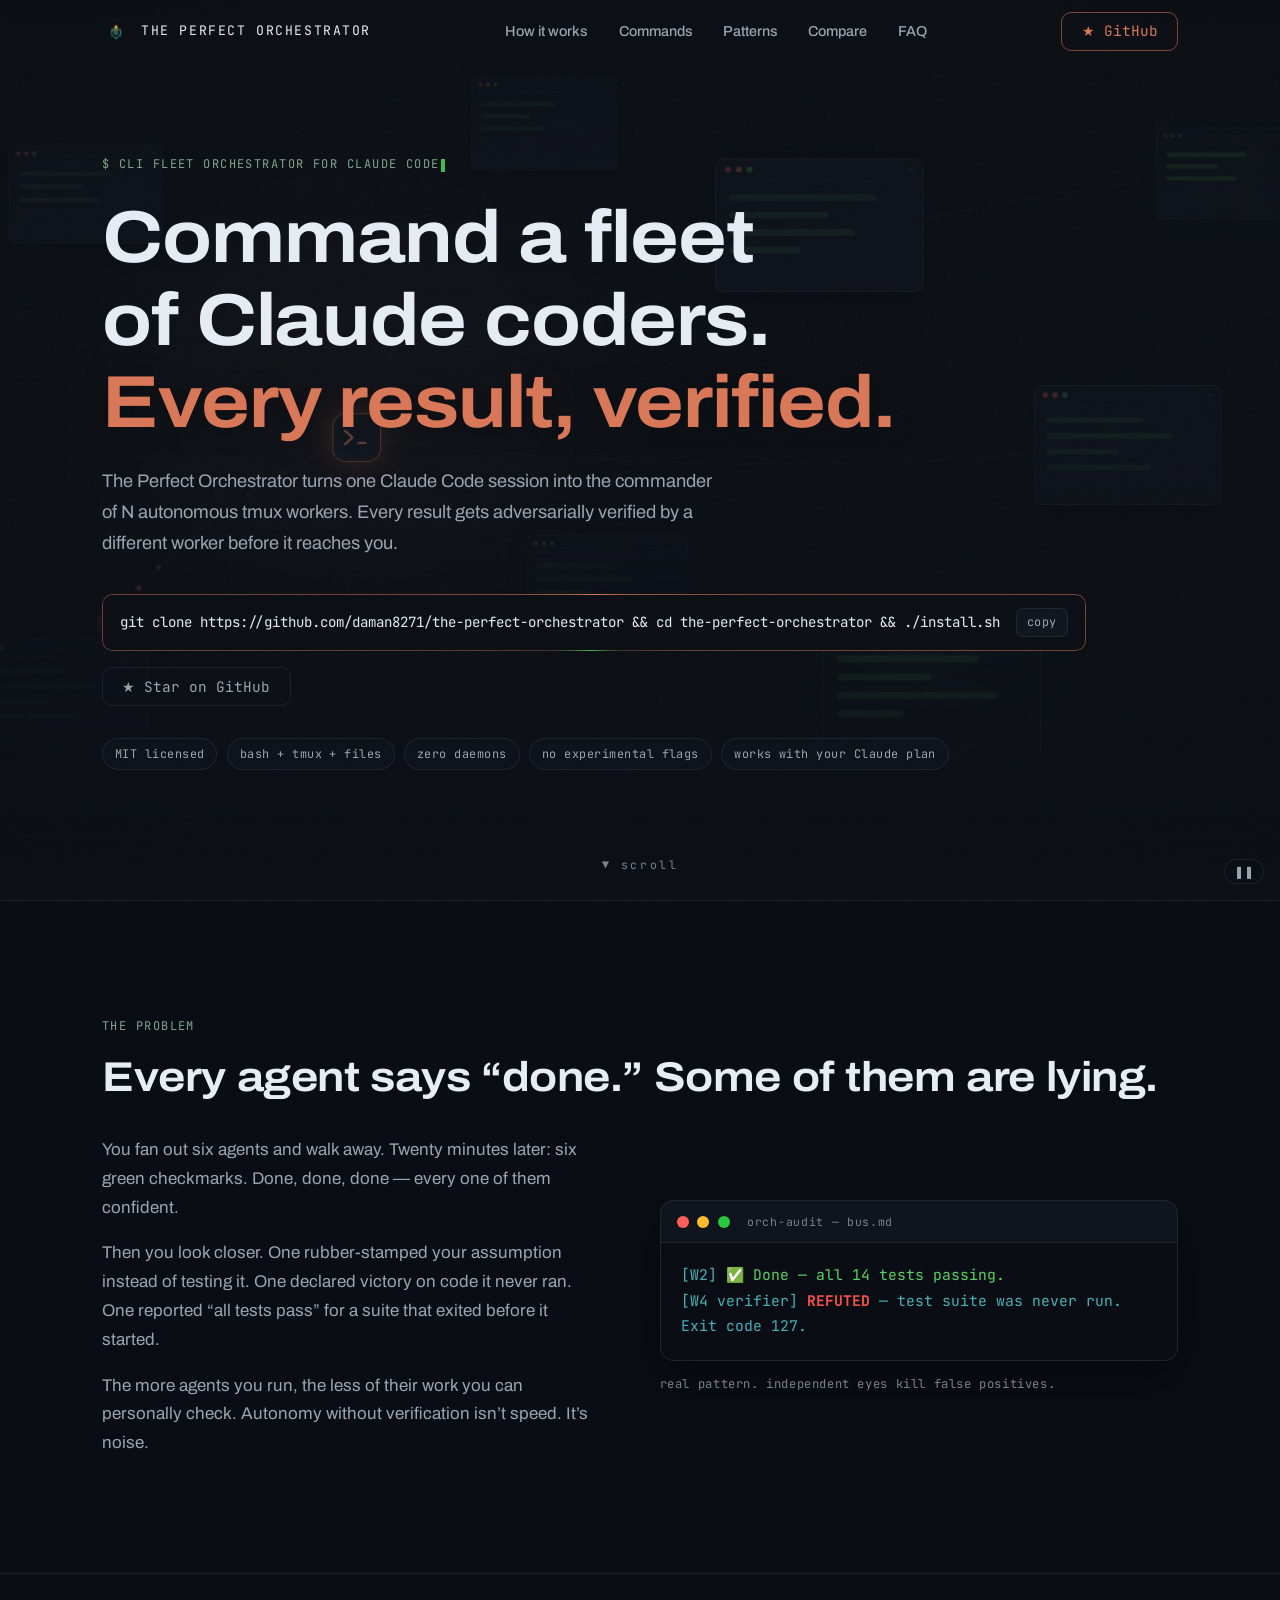
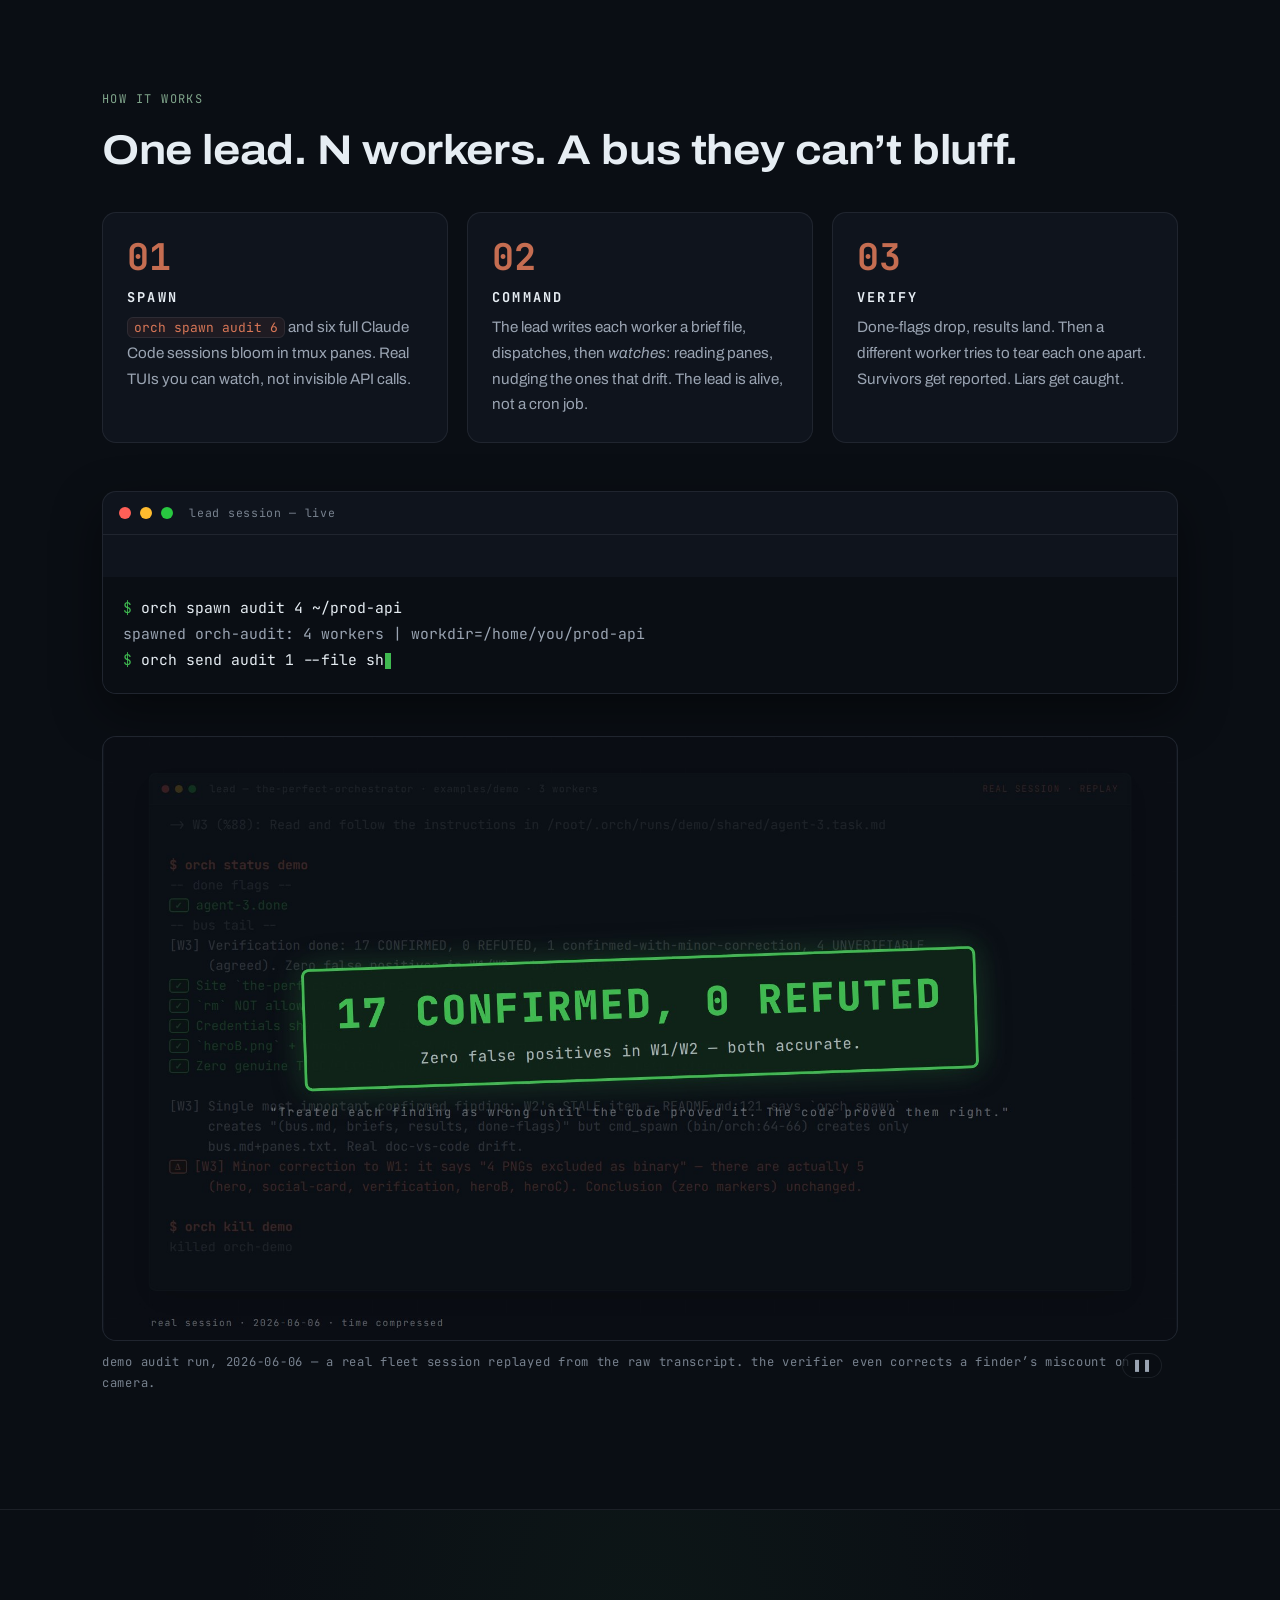
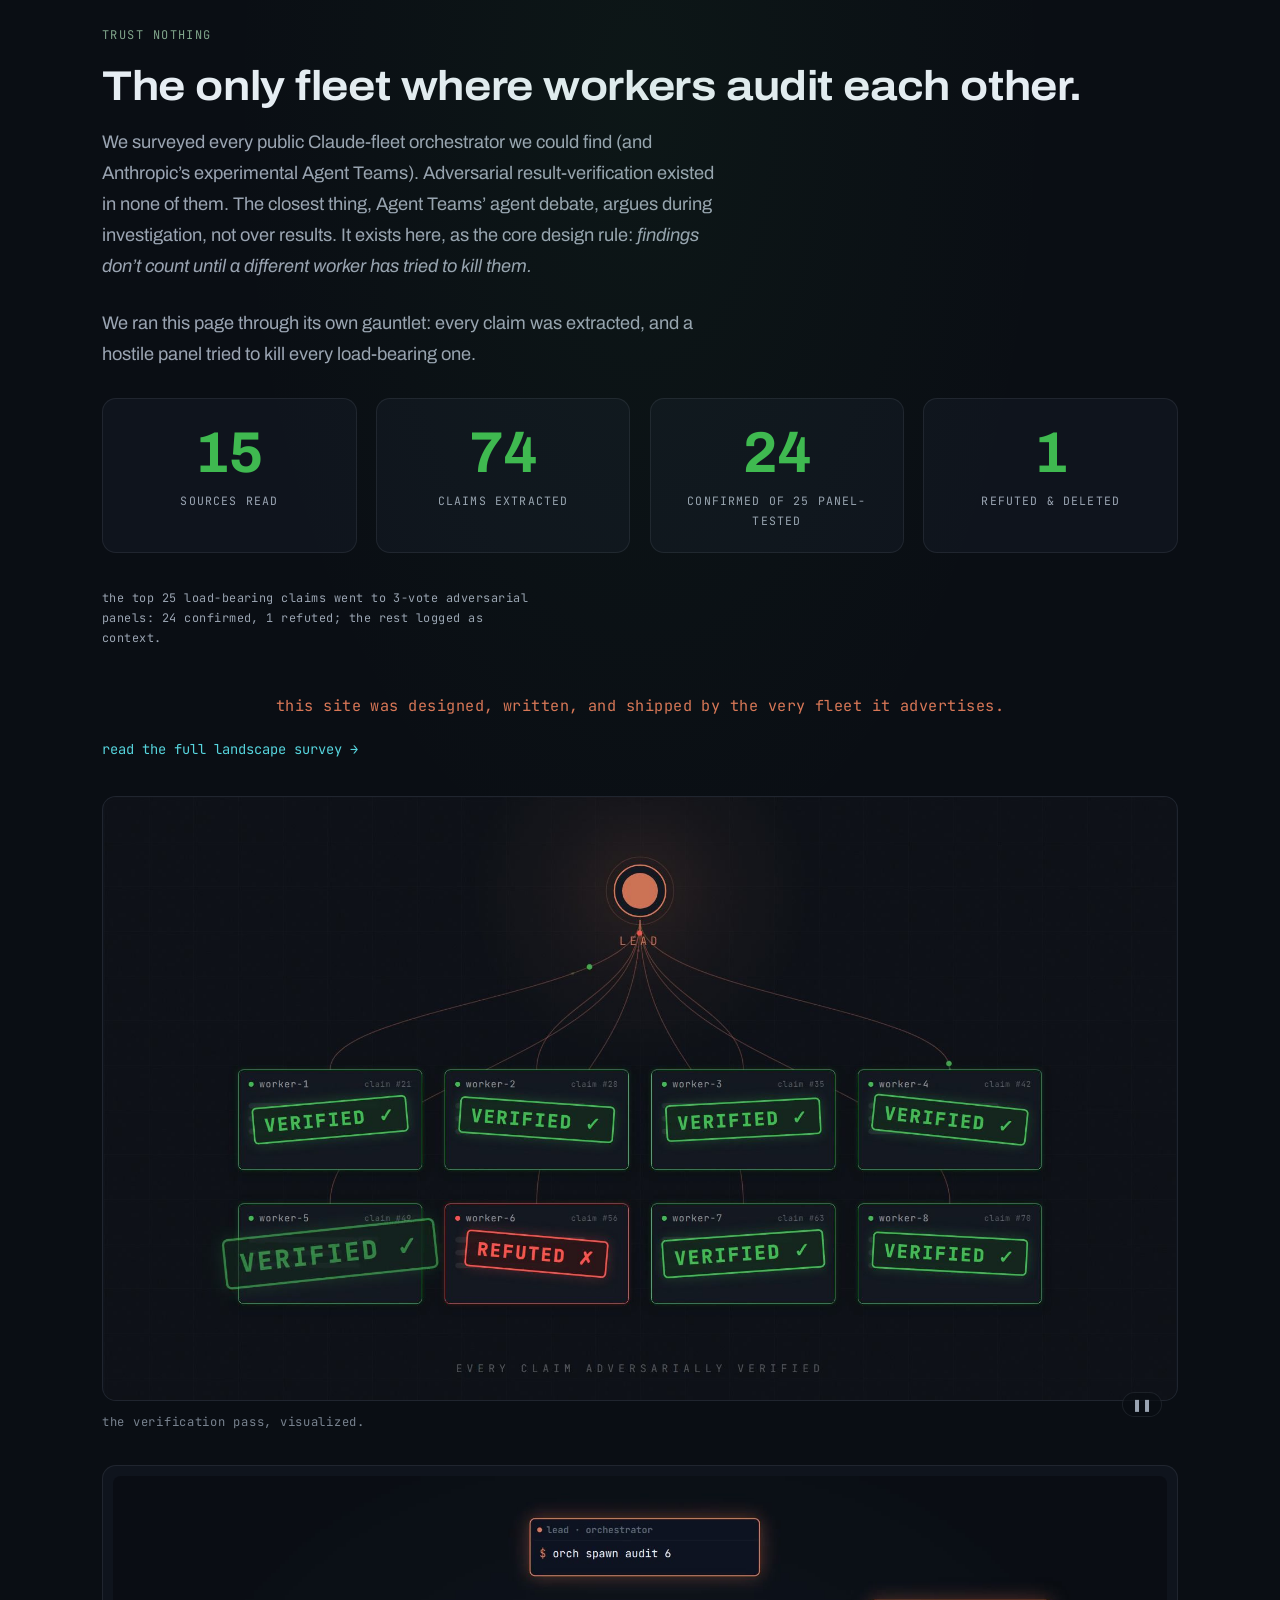
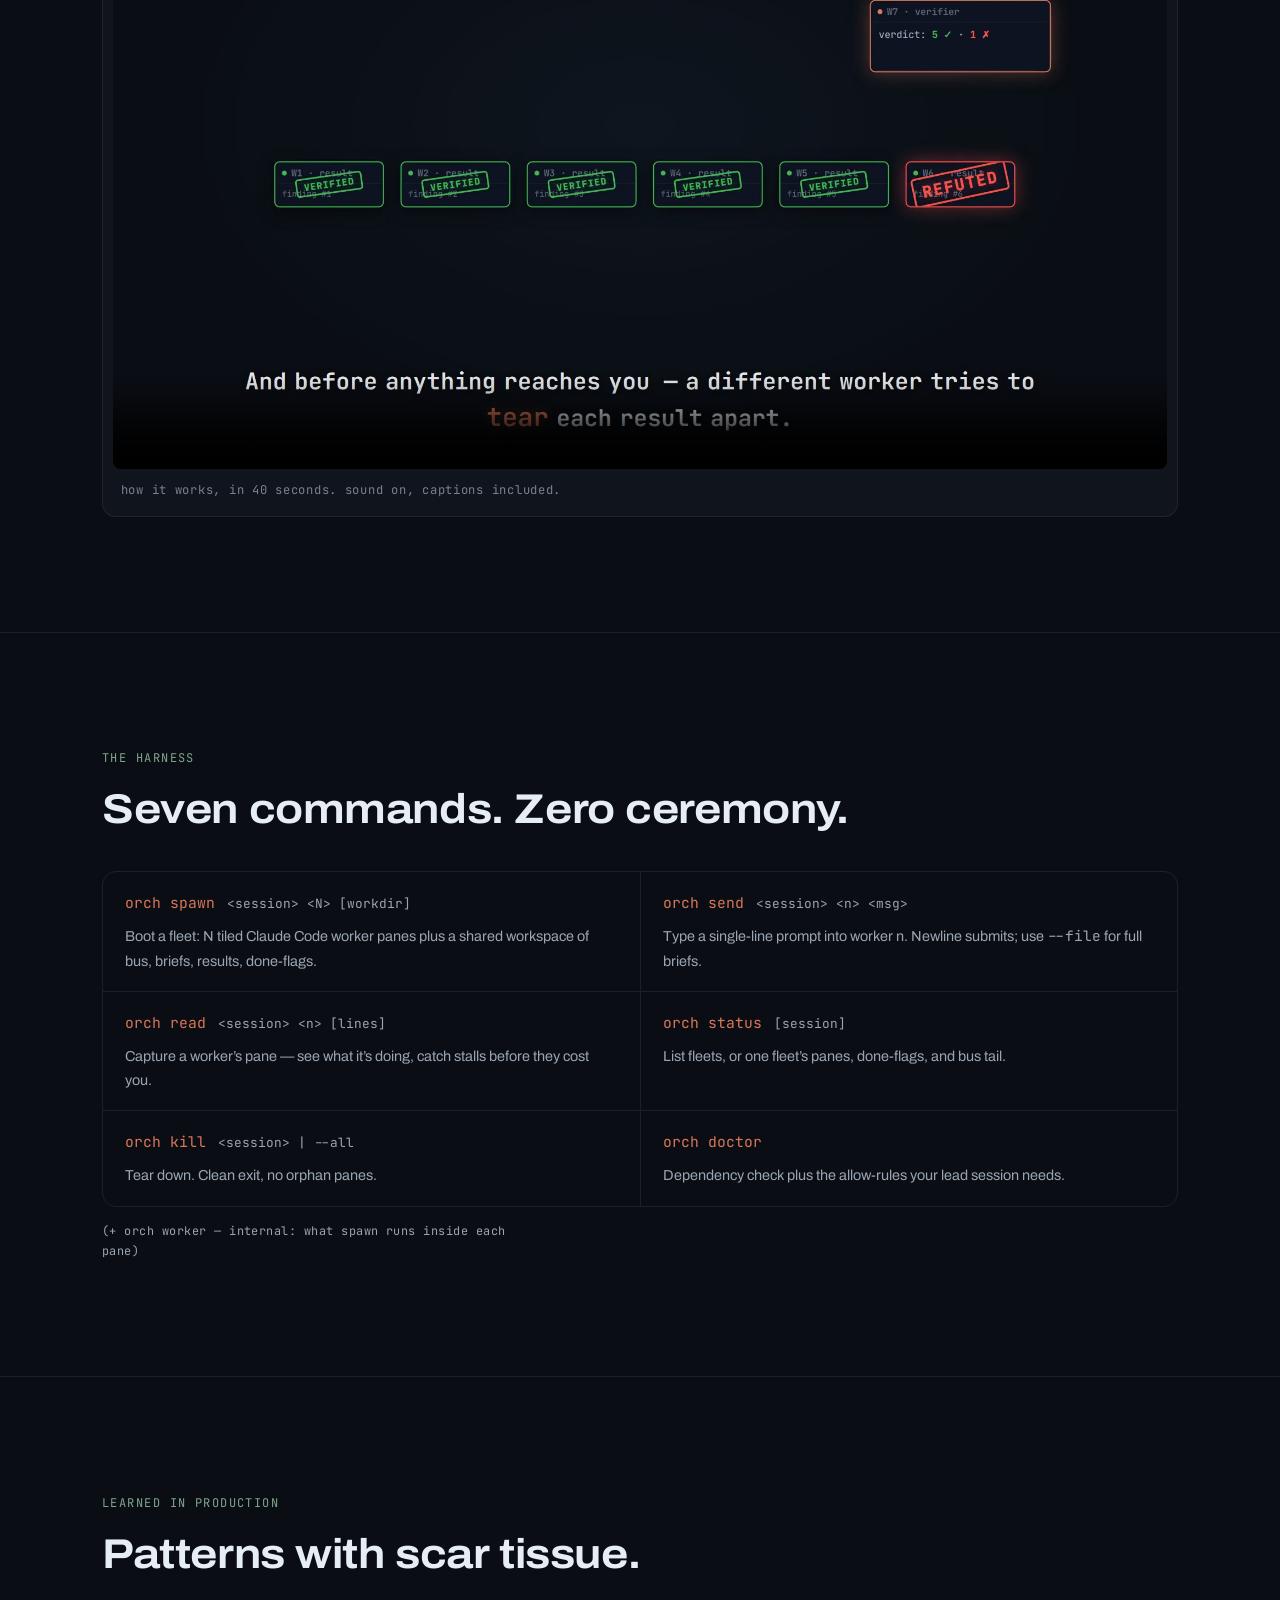
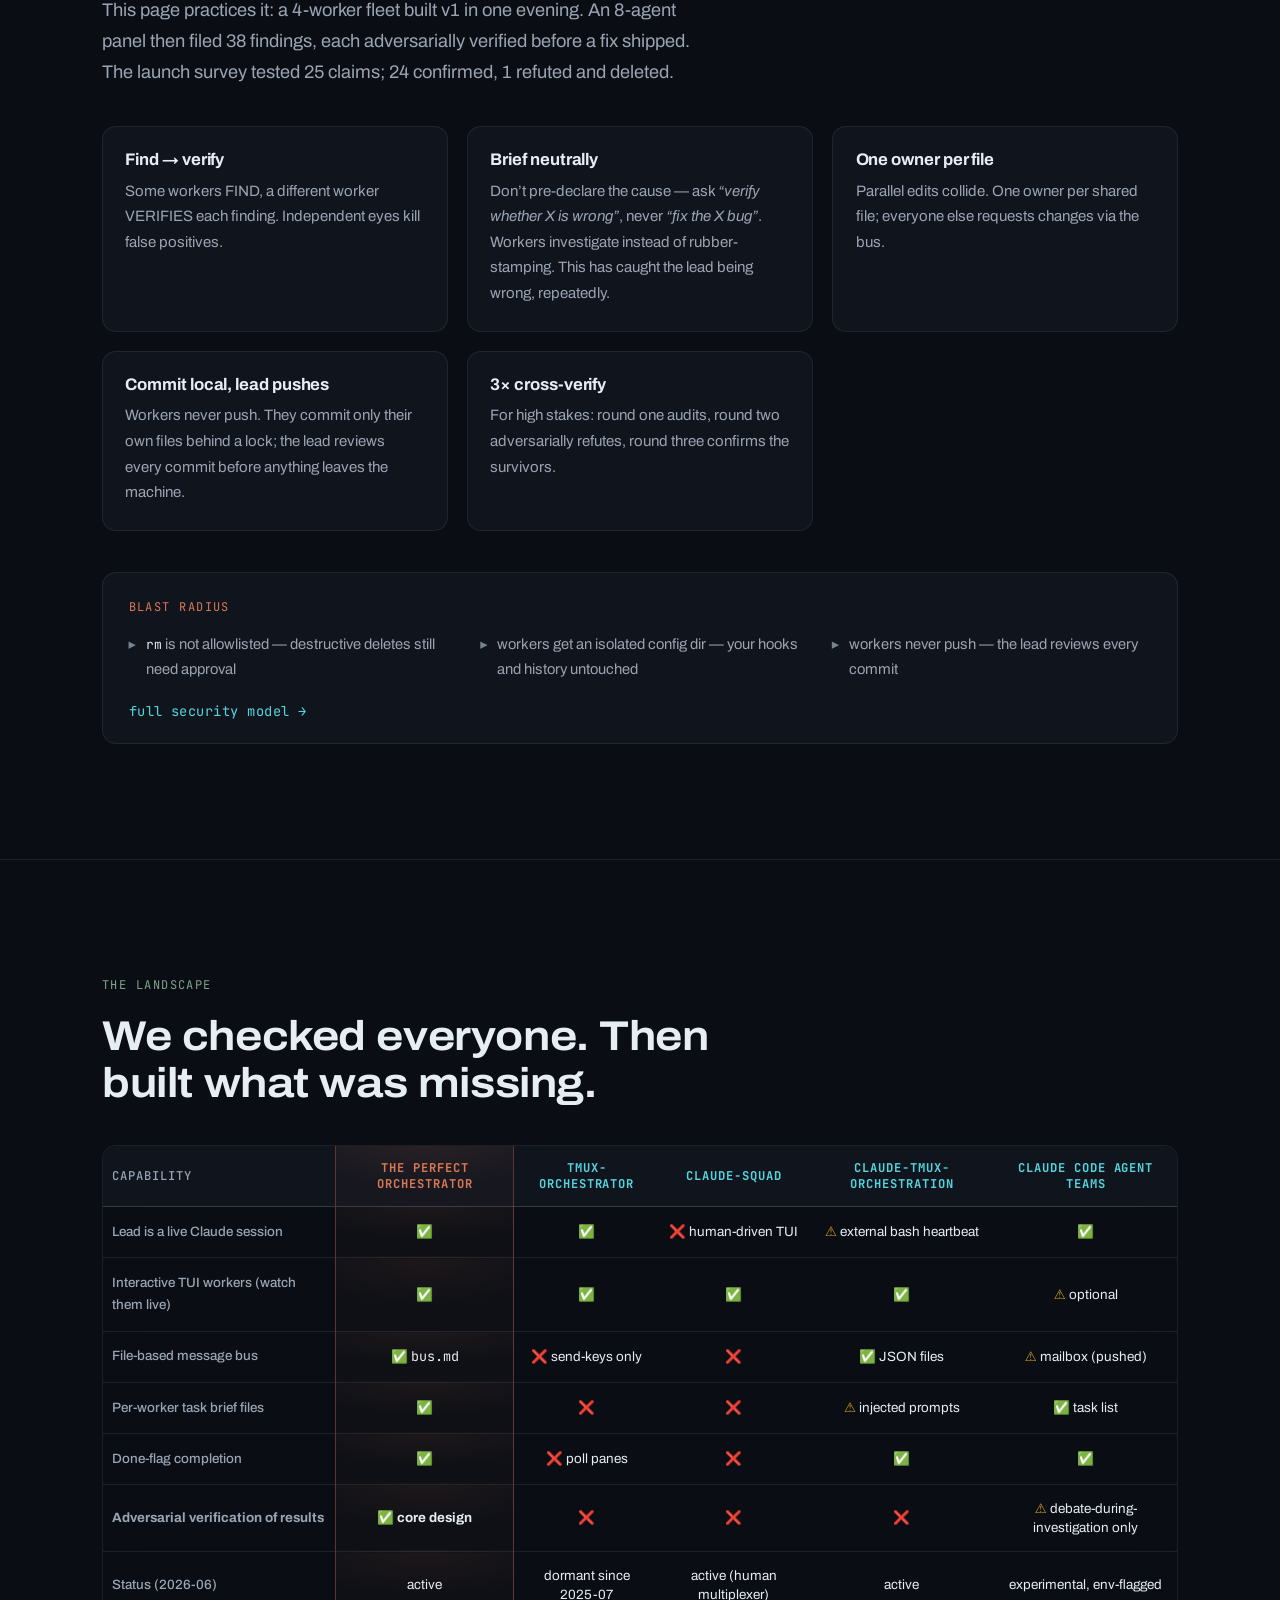
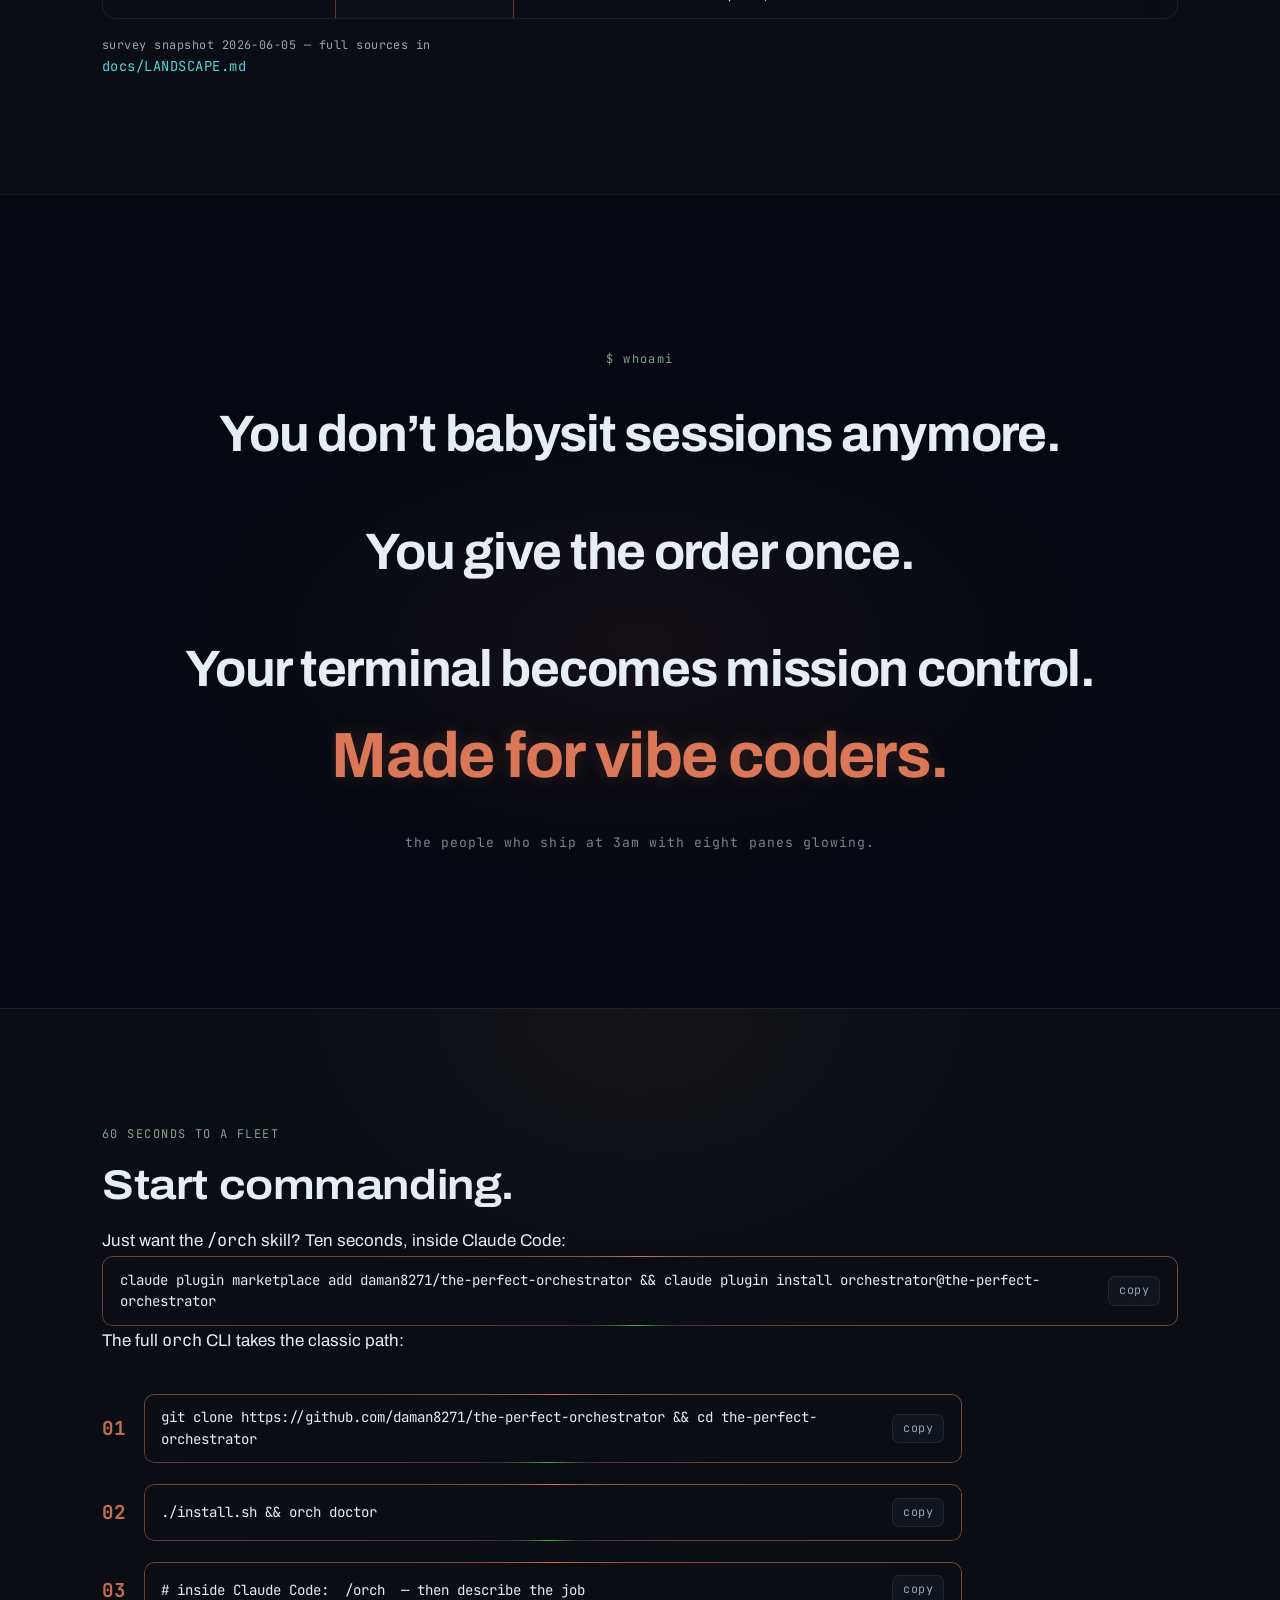
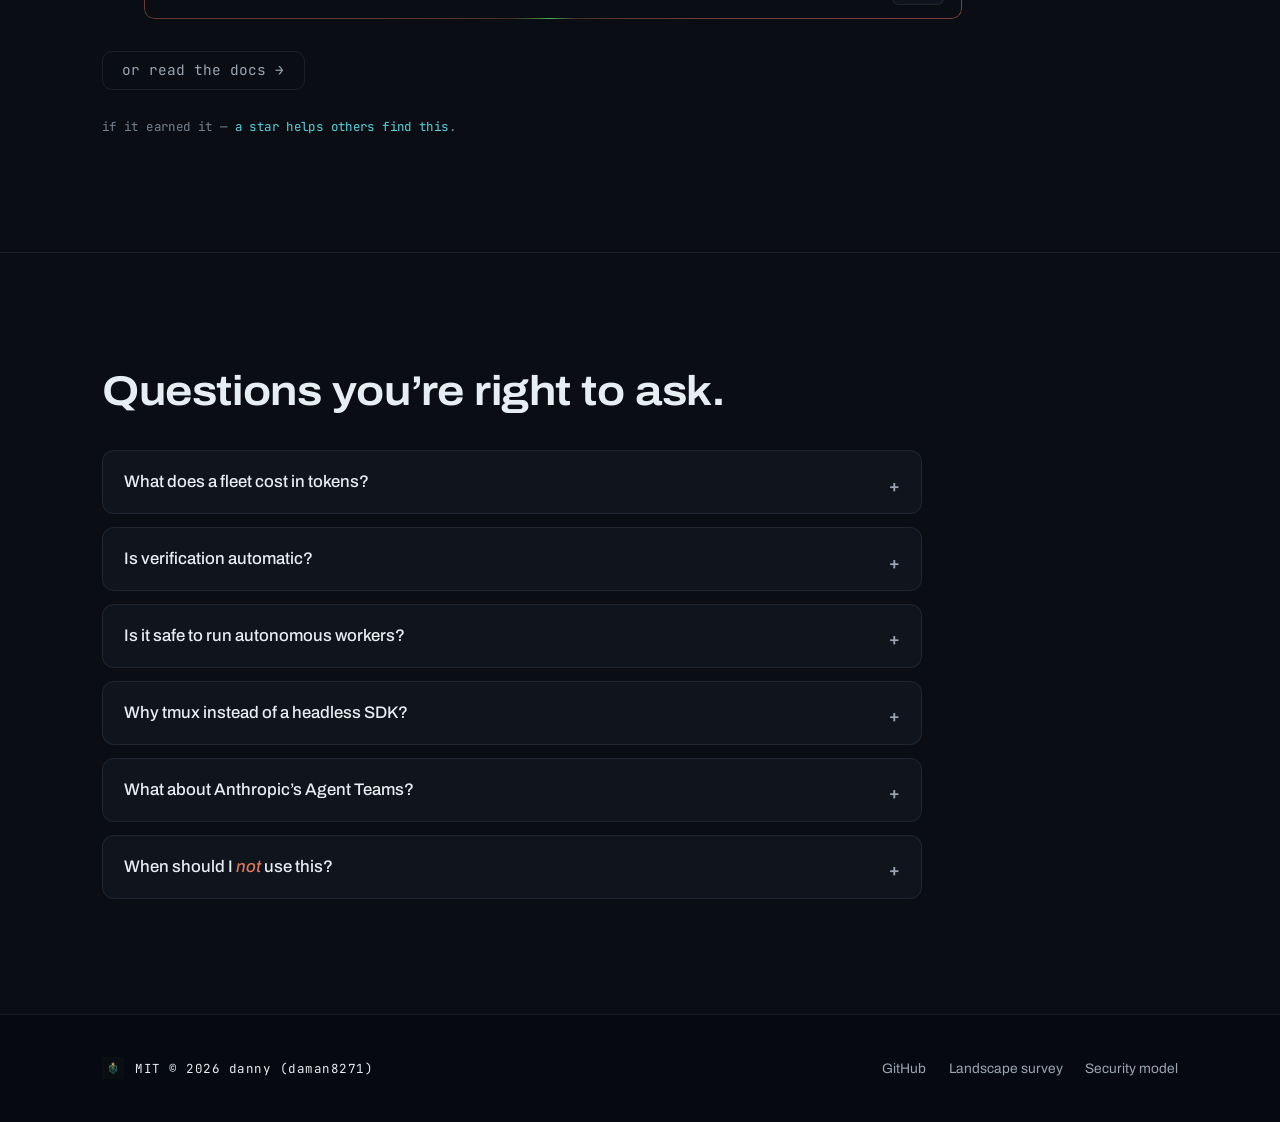
==== commit 1fd3352a: "quickstart: 10-second plugin install path above the CLI steps Co-Authored-By: Claude Opus 4.8 (1M co" ====
--- a/index.html
+++ b/index.html
@@ -392,6 +392,12 @@
           <p class="overline">60 SECONDS TO A FLEET</p>
           <h2>Start commanding.</h2>
         </header>
+        <p class="reveal">Just want the <code>/orch</code> skill? Ten seconds, inside Claude Code:</p>
+        <div class="cmd-copy reveal">
+          <code>claude plugin marketplace add daman8271/the-perfect-orchestrator &amp;&amp; claude plugin install orchestrator@the-perfect-orchestrator</code>
+          <button class="btn-copy" data-copy="claude plugin marketplace add daman8271/the-perfect-orchestrator &amp;&amp; claude plugin install orchestrator@the-perfect-orchestrator" aria-label="Copy plugin install command">copy</button>
+        </div>
+        <p class="reveal">The full <code>orch</code> CLI takes the classic path:</p>
         <ol class="start-list reveal-stagger">
           <li>
             <div class="cmd-copy">
